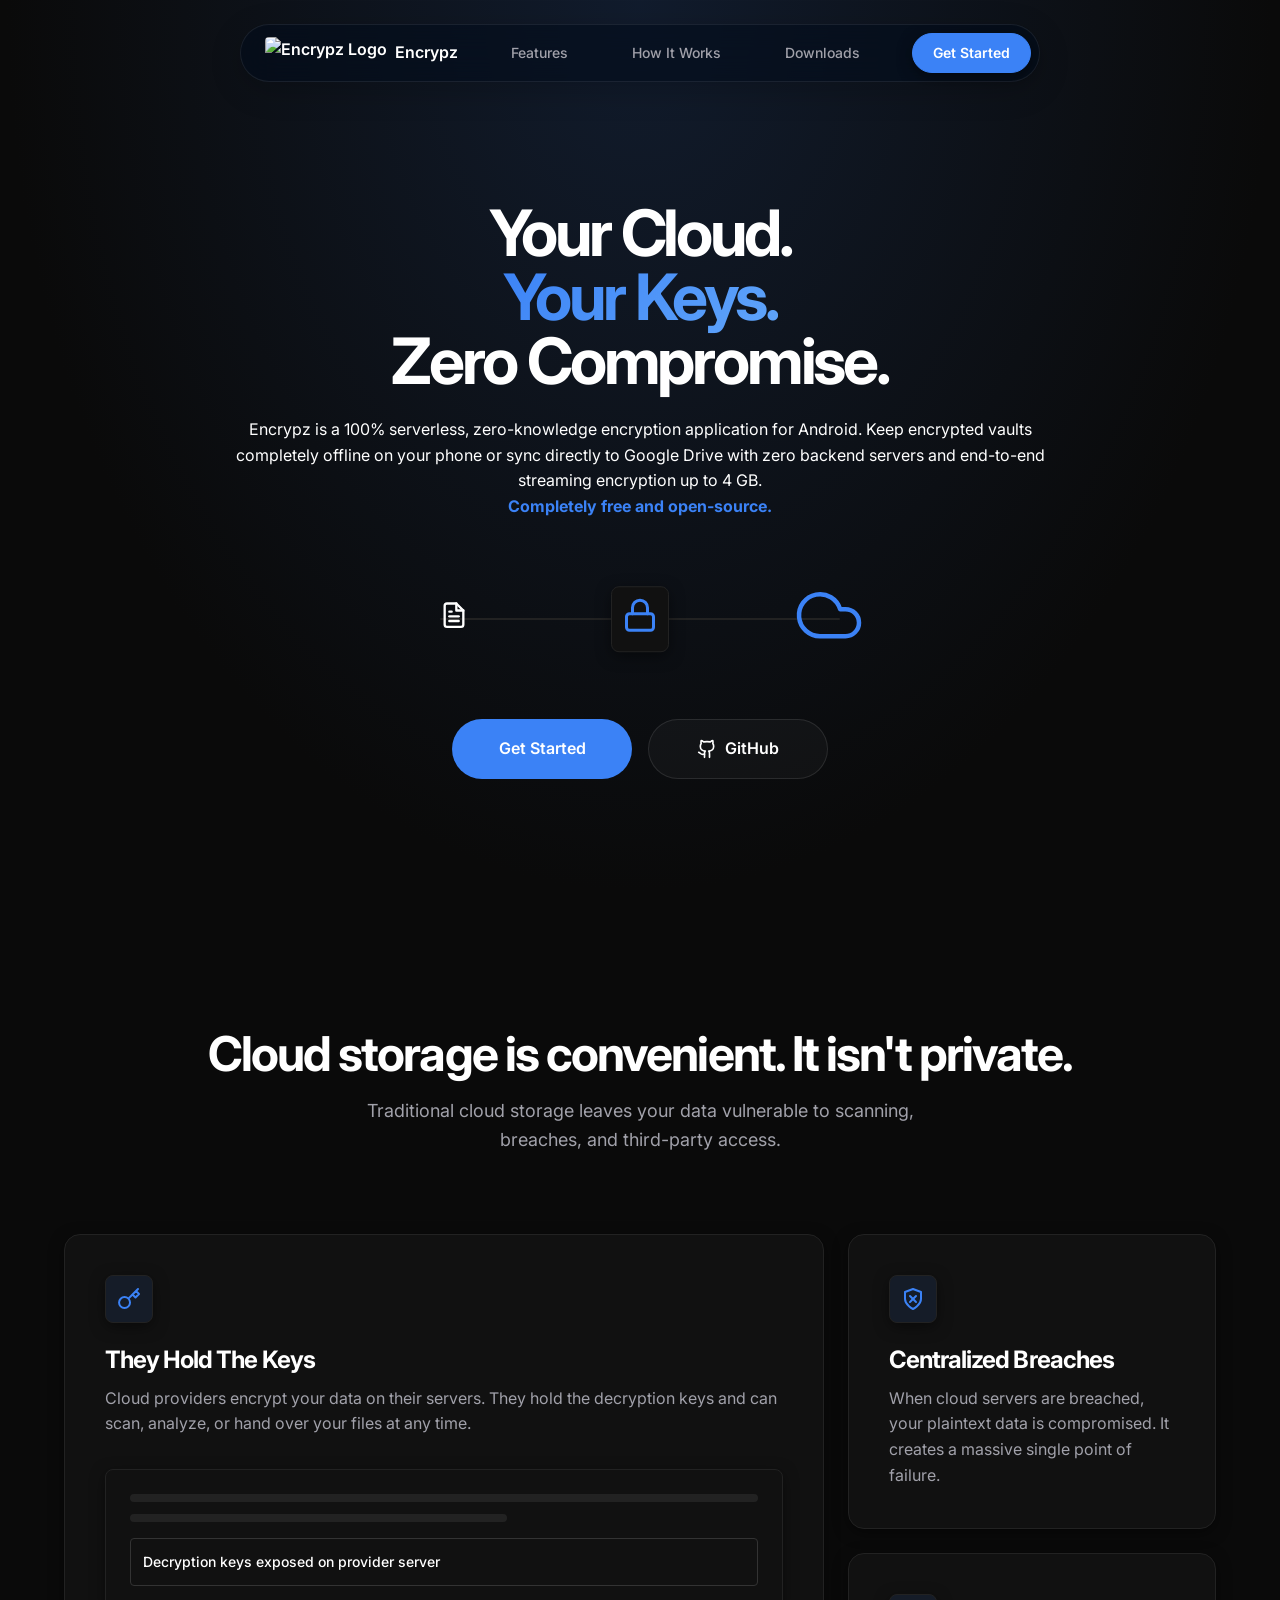
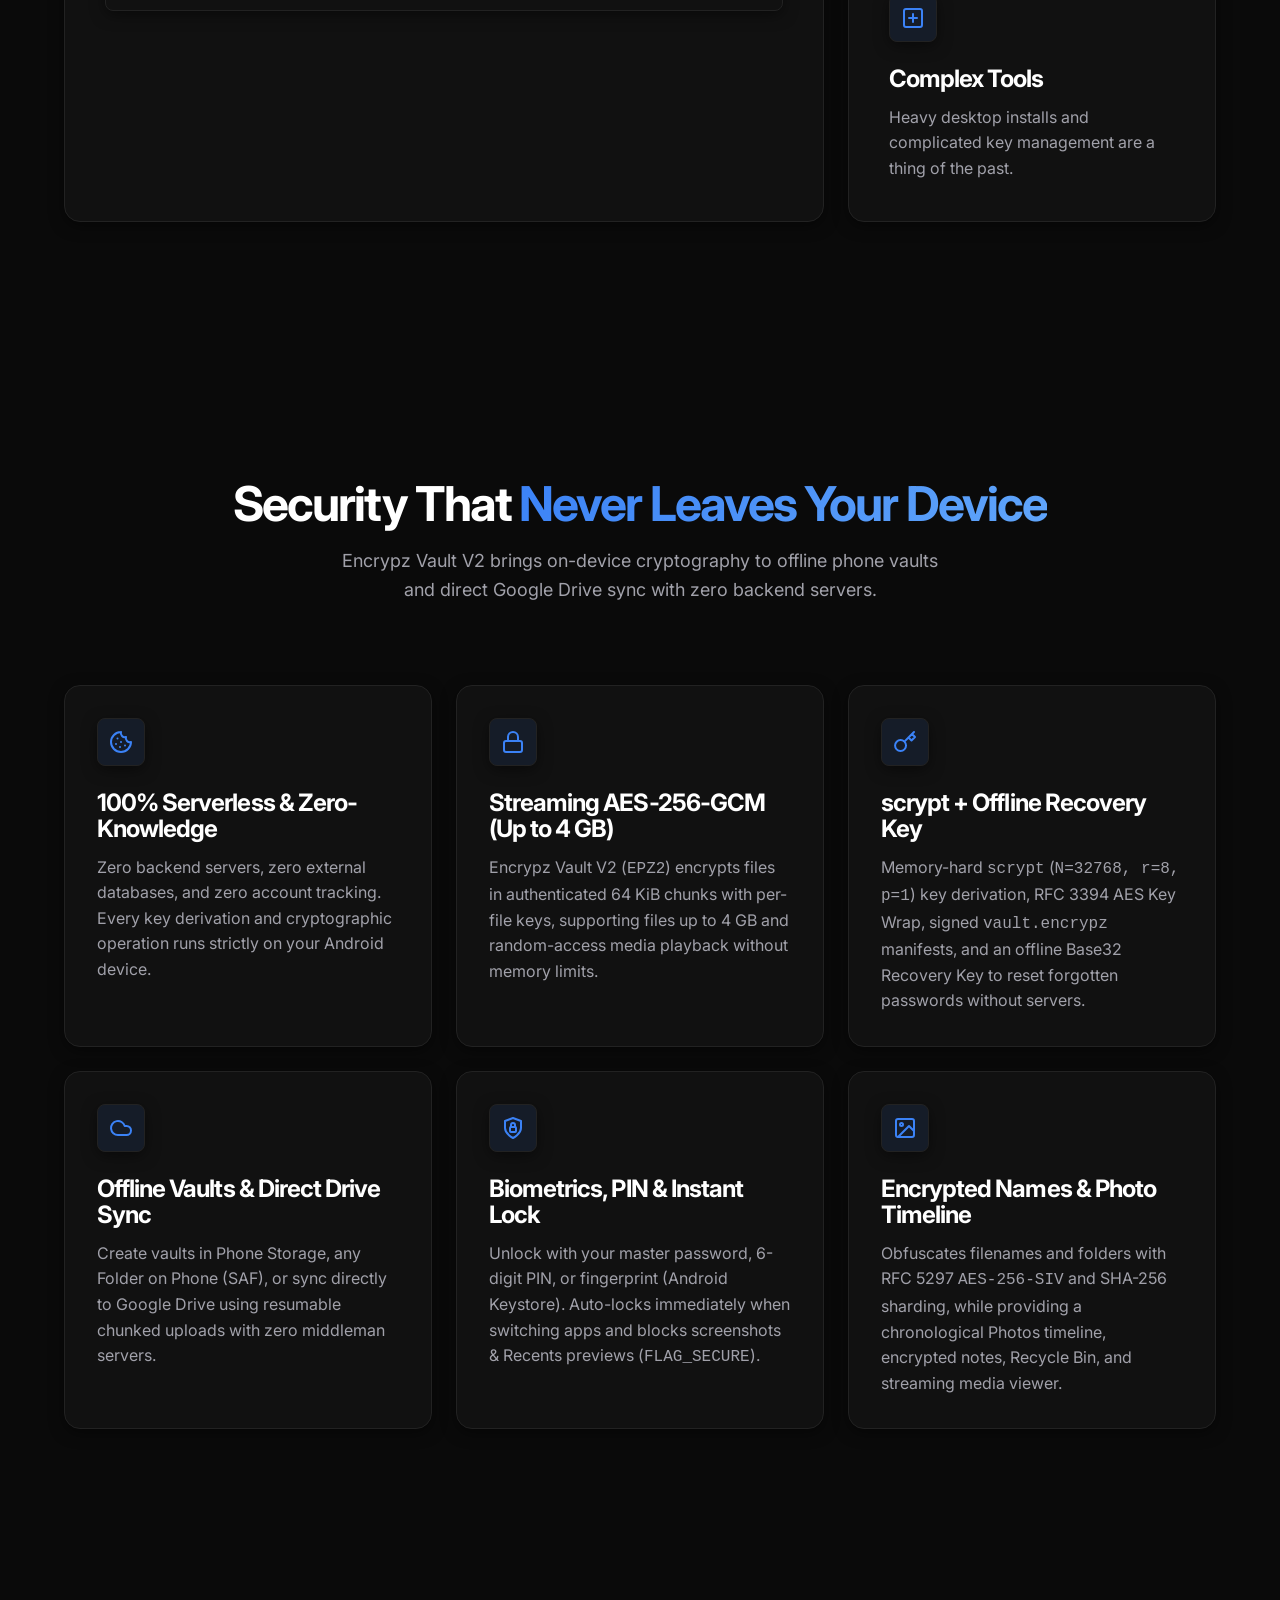
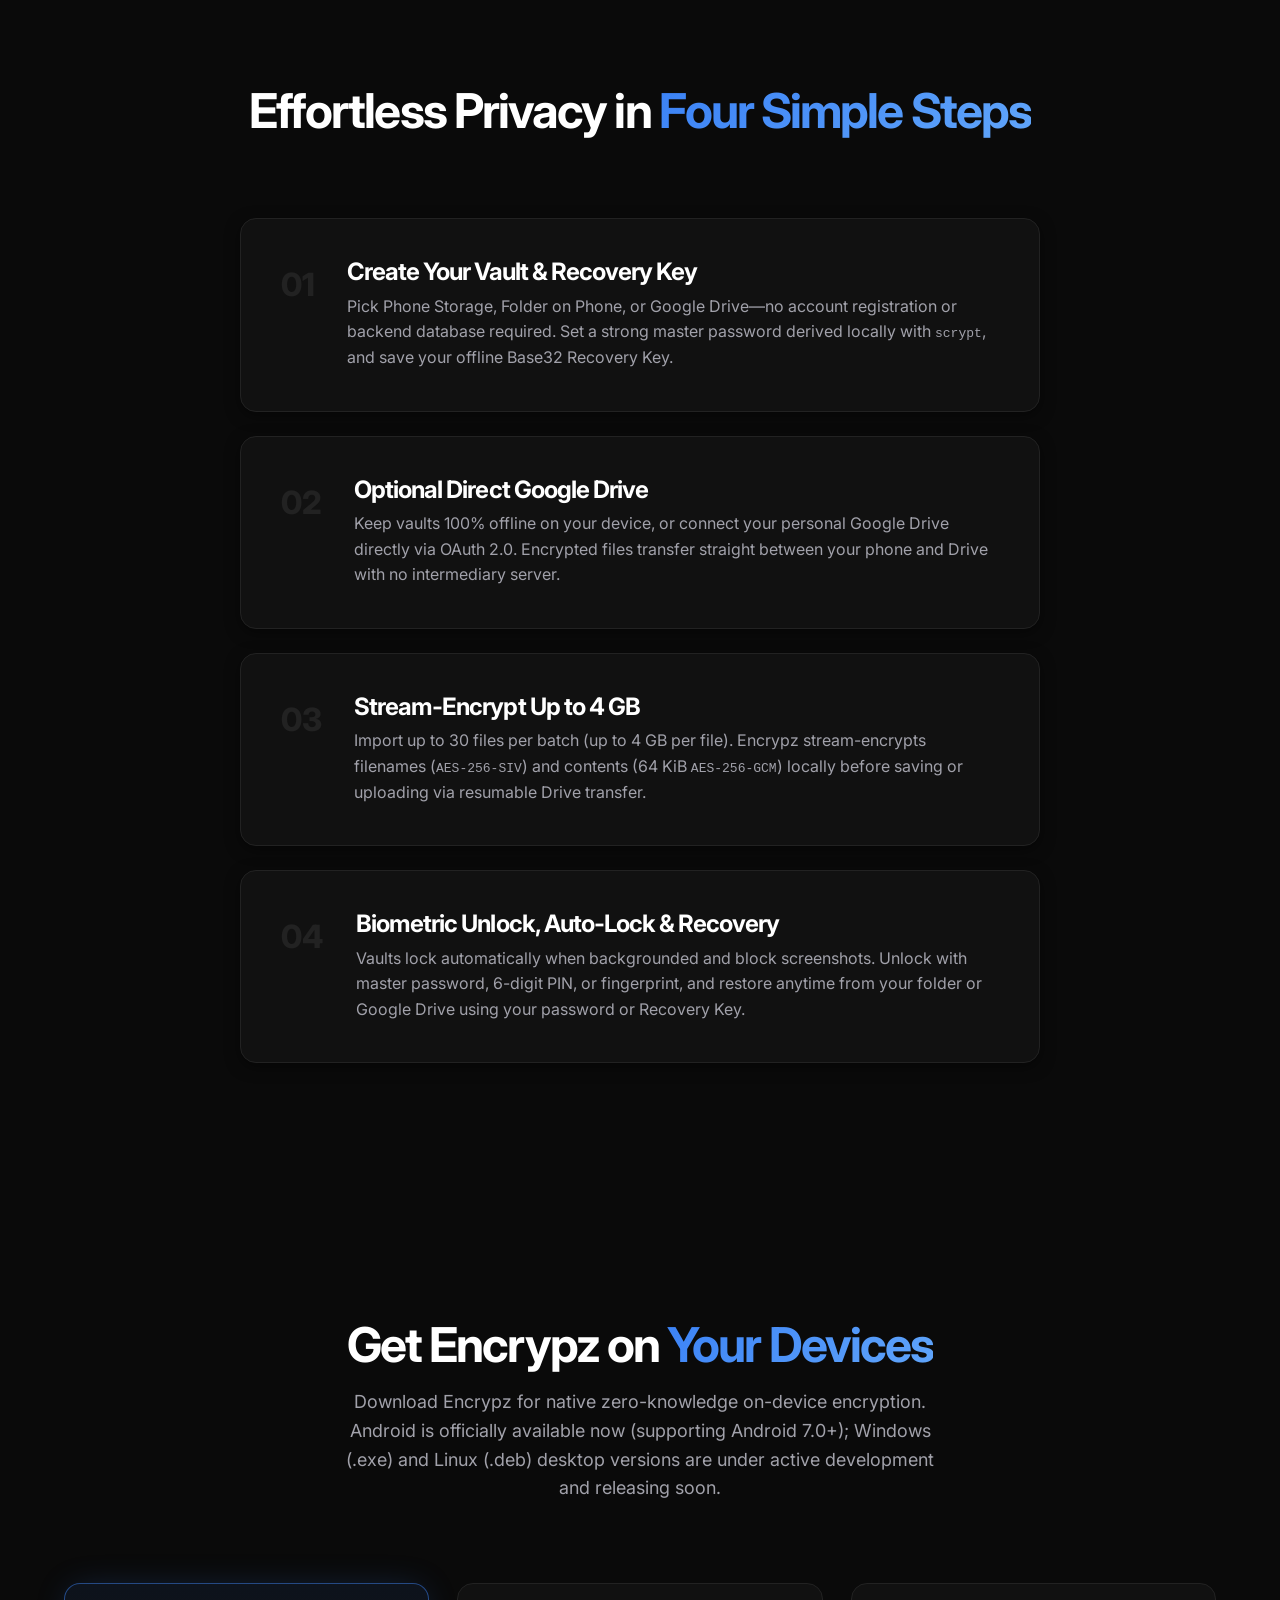
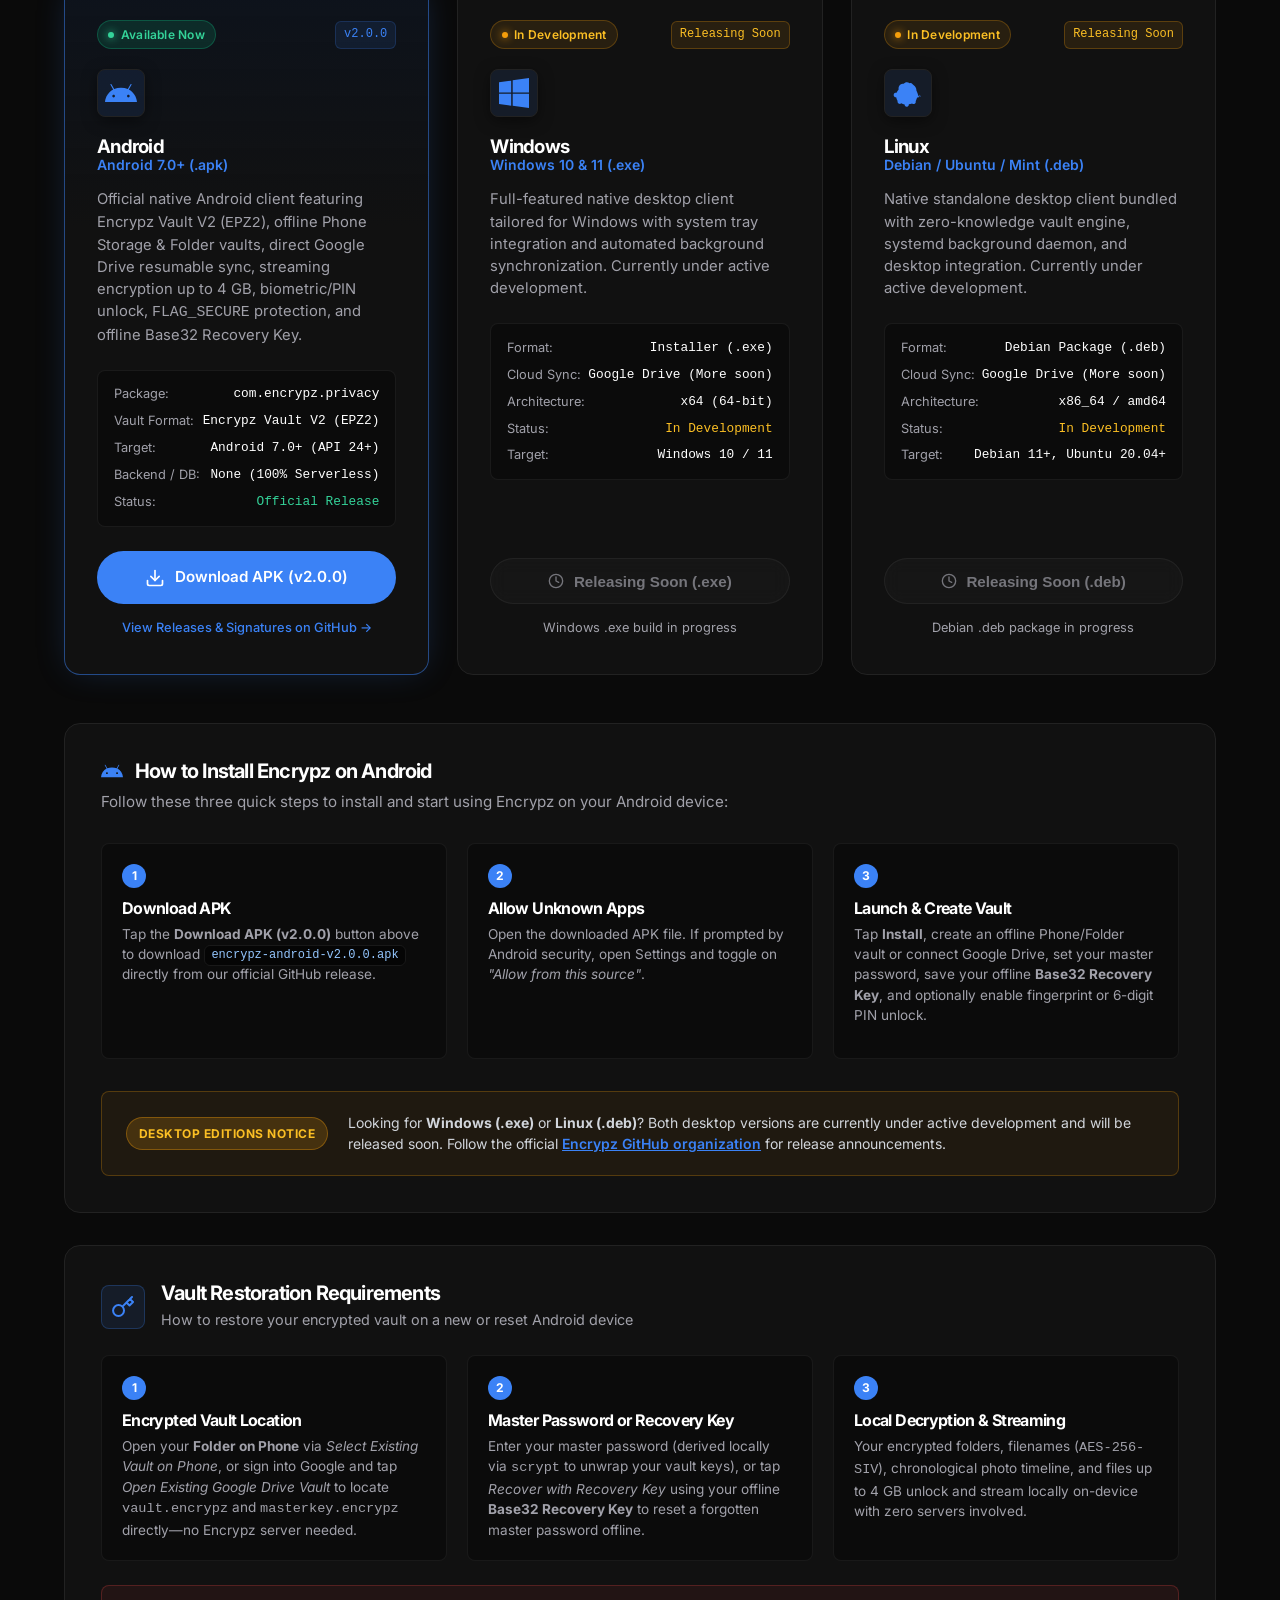
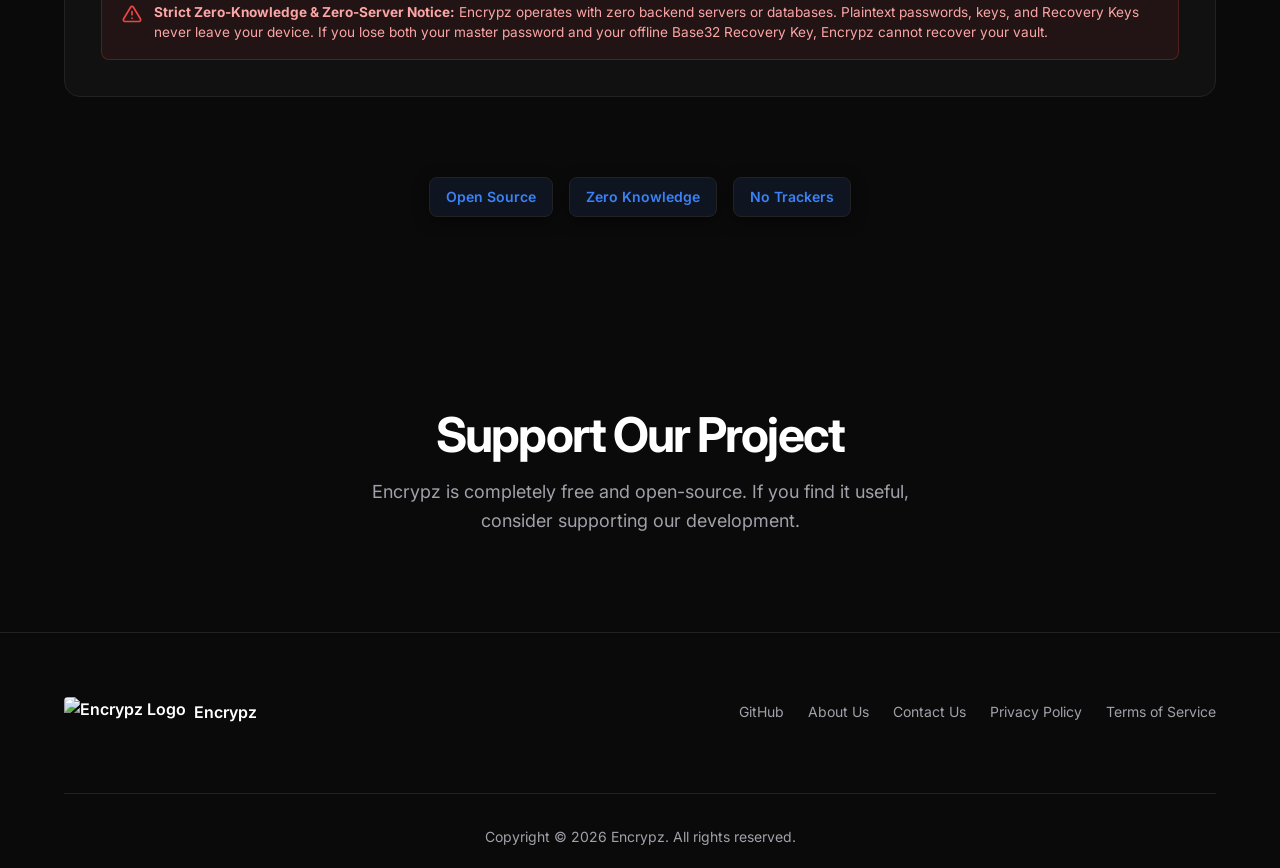
==== index.html @ 673f84f6 "Update content and SEO details across multiple pages, enhance privacy policy, and improve styling fo" ====
<!DOCTYPE html>
<html lang="en">

<head>
  <meta charset="UTF-8" />
  <meta name="viewport" content="width=device-width, initial-scale=1.0" />
  <!-- SEO Meta Tags -->
  <meta name="description"
    content="Encrypz is a serverless zero-knowledge encryption application for Android. Secure files up to 4 GB locally in offline phone vaults or sync directly to Google Drive with zero backend servers.">
  <meta name="keywords" content="encryption, zero knowledge, client-side encryption, offline vault, android encryption, google drive encryption, scrypt, privacy">
  <meta name="author" content="Encrypz">

  <!-- Open Graph / Social Media Meta Tags -->
  <meta property="og:title" content="Encrypz - Zero Compromise Encryption">
  <meta property="og:description" content="Serverless zero-knowledge encryption for Android. Keep encrypted vaults offline on your phone or sync directly to Google Drive.">
  <meta property="og:type" content="website">

  <!-- Mobile Theme Color -->
  <meta name="theme-color" content="#020d1c">

  <link rel="icon" type="image/png" href="/icon.png" />
  <title>Encrypz - Zero Compromise Encryption</title>
  <link rel="preconnect" href="https://fonts.googleapis.com">
  <link rel="preconnect" href="https://fonts.gstatic.com" crossorigin>
  <link href="https://fonts.googleapis.com/css2?family=Inter:wght@400;500;600;700;800&display=swap" rel="stylesheet">

  <!-- Preload Critical CSS -->
  <link rel="preload" href="./src/style.css" as="style">
  <link rel="stylesheet" href="./src/style.css" />
</head>

<body>

  <!-- Floating Nav -->
  <nav class="navbar" id="navbar">
    <div class="nav-content">
      <a href="#" class="logo" aria-label="Encrypz Home">
        <img src="/logo.png" alt="Encrypz Logo" class="logo-icon"
          style="height: 32px; width: auto; border-radius: 4px;" />
        <span class="logo-text">Encrypz</span>
      </a>
      <div class="nav-links">
        <a href="#features">Features</a>
        <a href="#how-it-works">How It Works</a>
        <a href="#downloads">Downloads</a>
      </div>
      <div class="nav-actions">
        <a href="#downloads" class="btn-glow">Get Started</a>
      </div>
    </div>
  </nav>

  <!-- Massive Hero -->
  <header class="hero">
    <div class="ambient-glow glow-1"></div>
    <div class="ambient-glow glow-2"></div>
    <div class="hero-container">

      <h1 class="hero-headline fade-in-up">
        Your Cloud.<br />
        <span class="text-gradient">Your Keys.</span><br />
        Zero Compromise.
      </h1>
      <p class="hero-subheadline fade-in-up" style="animation-delay: 0.1s;">
        Encrypz is a 100% serverless, zero-knowledge encryption application for Android. Keep encrypted vaults
        completely offline on your phone or sync directly to Google Drive with zero backend servers and
        end-to-end streaming encryption up to 4 GB.<br /><strong style="color: var(--primary);">Completely
          free and open-source.</strong>
      </p>
      <div class="hero-visual fade-in-up" style="animation-delay: 0.2s;">
        <div class="encryption-anim-wrapper">
          <div class="anim-scene">
            <div class="anim-path"></div>

            <div class="anim-cloud">
              <svg xmlns="http://www.w3.org/2000/svg" width="72" height="72" viewBox="0 0 24 24" fill="none"
                stroke="currentColor" stroke-width="1.5" stroke-linecap="round" stroke-linejoin="round">
                <path d="M17.5 19H9a7 7 0 1 1 6.71-9h1.79a4.5 4.5 0 1 1 0 9Z"></path>
              </svg>
            </div>

            <div class="anim-lock">
              <svg xmlns="http://www.w3.org/2000/svg" width="36" height="36" viewBox="0 0 24 24" fill="none"
                stroke="currentColor" stroke-width="2" stroke-linecap="round" stroke-linejoin="round">
                <rect x="3" y="11" width="18" height="11" rx="2" ry="2"></rect>
                <path d="M7 11V7a5 5 0 0 1 10 0v4"></path>
              </svg>
            </div>

            <div class="anim-file">
              <svg xmlns="http://www.w3.org/2000/svg" width="28" height="28" viewBox="0 0 24 24" fill="none"
                stroke="currentColor" stroke-width="2" stroke-linecap="round" stroke-linejoin="round">
                <path d="M14 2H6a2 2 0 0 0-2 2v16a2 2 0 0 0 2 2h12a2 2 0 0 0 2-2V8z"></path>
                <polyline points="14 2 14 8 20 8"></polyline>
                <line x1="16" y1="13" x2="8" y2="13"></line>
                <line x1="16" y1="17" x2="8" y2="17"></line>
                <polyline points="10 9 9 9 8 9"></polyline>
              </svg>
            </div>

            <div class="anim-cipher">
              <svg xmlns="http://www.w3.org/2000/svg" width="28" height="28" viewBox="0 0 24 24" fill="none"
                stroke="currentColor" stroke-width="2" stroke-linecap="round" stroke-linejoin="round">
                <rect x="4" y="4" width="16" height="16" rx="2" ry="2"></rect>
                <rect x="9" y="9" width="6" height="6"></rect>
                <line x1="9" y1="1" x2="9" y2="4"></line>
                <line x1="15" y1="1" x2="15" y2="4"></line>
                <line x1="9" y1="20" x2="9" y2="23"></line>
                <line x1="15" y1="20" x2="15" y2="23"></line>
                <line x1="20" y1="9" x2="23" y2="9"></line>
                <line x1="20" y1="14" x2="23" y2="14"></line>
                <line x1="1" y1="9" x2="4" y2="9"></line>
                <line x1="1" y1="14" x2="4" y2="14"></line>
              </svg>
            </div>
          </div>
        </div>
      </div>

      <div class="hero-cta-group fade-in-up" style="animation-delay: 0.2s;">
        <a href="#downloads" class="btn-primary">Get Started</a>
        <a href="https://github.com/Encrypz" target="_blank" class="btn-secondary" style="gap: 0.5rem;">
          <svg xmlns="http://www.w3.org/2000/svg" width="20" height="20" viewBox="0 0 24 24" fill="none"
            stroke="currentColor" stroke-width="2" stroke-linecap="round" stroke-linejoin="round">
            <path
              d="M15 22v-4a4.8 4.8 0 0 0-1-3.5c3 0 6-2 6-5.5.08-1.25-.27-2.48-1-3.5.28-1.15.28-2.35 0-3.5 0 0-1 0-3 1.5-2.64-.5-5.36-.5-8 0C6 2 5 2 5 2c-.3 1.15-.3 2.35 0 3.5A5.403 5.403 0 0 0 4 9c0 3.5 3 5.5 6 5.5-.39.49-.68 1.05-.85 1.65-.17.6-.22 1.23-.15 1.85v4" />
            <path d="M9 18c-4.51 2-5-2-7-2" />
          </svg>
          GitHub
        </a>
      </div>


    </div>
  </header>

  <!-- Problem / Value (Asymmetrical Bento) -->
  <section class="section" id="problem">
    <div class="container">
      <div class="section-heading">
        <h2 class="section-title">Cloud storage is convenient. <span class="text-muted">It isn't private.</span></h2>
        <p class="section-desc">Traditional cloud storage leaves your data vulnerable to scanning, breaches, and
          third-party access.</p>
      </div>

      <div class="bento-grid">
        <!-- Big Card -->
        <div class="bento-card col-span-2 row-span-2 card-glow">
          <div class="card-icon warning">
            <svg xmlns="http://www.w3.org/2000/svg" width="24" height="24" viewBox="0 0 24 24" fill="none"
              stroke="currentColor" stroke-width="2" stroke-linecap="round" stroke-linejoin="round">
              <path
                d="M21 2l-2 2m-7.61 7.61a5.5 5.5 0 1 1-7.778 7.778 5.5 5.5 0 0 1 7.777-7.777zm0 0L15.5 7.5m0 0l3 3L22 7l-3-3m-3.5 3.5L19 4">
              </path>
            </svg>
          </div>
          <h3>They Hold The Keys</h3>
          <p>Cloud providers encrypt your data on their servers. They hold the decryption keys and can scan, analyze, or
            hand over your files at any time.</p>
          <div class="card-visual">
            <div class="mock-ui">
              <div class="mock-line"></div>
              <div class="mock-line short"></div>
              <div class="mock-alert">Decryption keys exposed on provider server</div>
            </div>
          </div>
        </div>

        <!-- Small Card 1 -->
        <div class="bento-card card-glow">
          <div class="card-icon warning">
            <svg xmlns="http://www.w3.org/2000/svg" width="24" height="24" viewBox="0 0 24 24" fill="none"
              stroke="currentColor" stroke-width="2" stroke-linecap="round" stroke-linejoin="round">
              <path d="M12 22s8-4 8-10V5l-8-3-8 3v7c0 6 8 10 8 10z"></path>
              <path d="m15 9-6 6"></path>
              <path d="m9 9 6 6"></path>
            </svg>
          </div>
          <h3>Centralized Breaches</h3>
          <p>When cloud servers are breached, your plaintext data is compromised. It creates a massive single point of
            failure.</p>
        </div>

        <!-- Small Card 2 -->
        <div class="bento-card card-glow">
          <div class="card-icon warning">
            <svg xmlns="http://www.w3.org/2000/svg" width="24" height="24" viewBox="0 0 24 24" fill="none"
              stroke="currentColor" stroke-width="2" stroke-linecap="round" stroke-linejoin="round">
              <rect width="18" height="18" x="3" y="3" rx="2" ry="2"></rect>
              <path d="M8 12h8"></path>
              <path d="M12 8v8"></path>
            </svg>
          </div>
          <h3>Complex Tools</h3>
          <p>Heavy desktop installs and complicated key management are a thing of the past.</p>
        </div>
      </div>
    </div>
  </section>



  <!-- Core Features -->
  <section class="section" id="features">
    <div class="container">
      <div class="section-heading">
        <h2 class="section-title">Security That <span class="text-gradient">Never Leaves Your Device</span></h2>
        <p class="section-desc">Encrypz Vault V2 brings on-device cryptography to offline phone vaults and direct
          Google Drive sync with zero backend servers.</p>
      </div>

      <div class="bento-grid features-grid">
        <!-- Feature 1 -->
        <div class="bento-card feature">
          <div class="card-icon success">
            <svg xmlns="http://www.w3.org/2000/svg" width="24" height="24" viewBox="0 0 24 24" fill="none"
              stroke="currentColor" stroke-width="2" stroke-linecap="round" stroke-linejoin="round">
              <path d="M12 2a10 10 0 1 0 10 10 4 4 0 0 1-5-5 4 4 0 0 1-5-5"></path>
              <path d="M8.5 8.5v.01"></path>
              <path d="M16 15.5v.01"></path>
              <path d="M12 12v.01"></path>
              <path d="M11 17v.01"></path>
              <path d="M7 14v.01"></path>
            </svg>
          </div>
          <h3>100% Serverless &amp; Zero-Knowledge</h3>
          <p>Zero backend servers, zero external databases, and zero account tracking. Every key derivation and
            cryptographic operation runs strictly on your Android device.</p>
        </div>

        <!-- Feature 2 -->
        <div class="bento-card feature">
          <div class="card-icon success">
            <svg xmlns="http://www.w3.org/2000/svg" width="24" height="24" viewBox="0 0 24 24" fill="none"
              stroke="currentColor" stroke-width="2" stroke-linecap="round" stroke-linejoin="round">
              <rect width="18" height="11" x="3" y="11" rx="2" ry="2"></rect>
              <path d="M7 11V7a5 5 0 0 1 10 0v4"></path>
            </svg>
          </div>
          <h3>Streaming AES-256-GCM (Up to 4 GB)</h3>
          <p>Encrypz Vault V2 (<code>EPZ2</code>) encrypts files in authenticated 64 KiB chunks with per-file keys,
            supporting files up to 4 GB and random-access media playback without memory limits.</p>
        </div>

        <!-- Feature 3 -->
        <div class="bento-card feature">
          <div class="card-icon success">
            <svg xmlns="http://www.w3.org/2000/svg" width="24" height="24" viewBox="0 0 24 24" fill="none"
              stroke="currentColor" stroke-width="2" stroke-linecap="round" stroke-linejoin="round">
              <path
                d="M21 2l-2 2m-7.61 7.61a5.5 5.5 0 1 1-7.778 7.778 5.5 5.5 0 0 1 7.777-7.777zm0 0L15.5 7.5m0 0l3 3L22 7l-3-3m-3.5 3.5L19 4">
              </path>
            </svg>
          </div>
          <h3>scrypt + Offline Recovery Key</h3>
          <p>Memory-hard <code>scrypt</code> (<code>N=32768, r=8, p=1</code>) key derivation, RFC 3394 AES Key Wrap,
            signed <code>vault.encrypz</code> manifests, and an offline Base32 Recovery Key to reset forgotten passwords
            without servers.</p>
        </div>

        <!-- Feature 4 -->
        <div class="bento-card feature">
          <div class="card-icon success">
            <svg xmlns="http://www.w3.org/2000/svg" width="24" height="24" viewBox="0 0 24 24" fill="none"
              stroke="currentColor" stroke-width="2" stroke-linecap="round" stroke-linejoin="round">
              <path d="M17.5 19H9a7 7 0 1 1 6.71-9h1.79a4.5 4.5 0 1 1 0 9Z"></path>
            </svg>
          </div>
          <h3>Offline Vaults &amp; Direct Drive Sync</h3>
          <p>Create vaults in Phone Storage, any Folder on Phone (SAF), or sync directly to Google Drive using
            resumable chunked uploads with zero middleman servers.</p>
        </div>

        <!-- Feature 5 -->
        <div class="bento-card feature">
          <div class="card-icon success">
            <svg xmlns="http://www.w3.org/2000/svg" width="24" height="24" viewBox="0 0 24 24" fill="none"
              stroke="currentColor" stroke-width="2" stroke-linecap="round" stroke-linejoin="round">
              <path d="M12 22s8-4 8-10V5l-8-3-8 3v7c0 6 8 10 8 10z"></path>
              <rect x="9" y="11" width="6" height="5" rx="1"></rect>
              <path d="M10 11V9a2 2 0 1 1 4 0v2"></path>
            </svg>
          </div>
          <h3>Biometrics, PIN &amp; Instant Lock</h3>
          <p>Unlock with your master password, 6-digit PIN, or fingerprint (Android Keystore). Auto-locks immediately
            when switching apps and blocks screenshots &amp; Recents previews (<code>FLAG_SECURE</code>).</p>
        </div>

        <!-- Feature 6 -->
        <div class="bento-card feature">
          <div class="card-icon success">
            <svg xmlns="http://www.w3.org/2000/svg" width="24" height="24" viewBox="0 0 24 24" fill="none"
              stroke="currentColor" stroke-width="2" stroke-linecap="round" stroke-linejoin="round">
              <rect x="3" y="3" width="18" height="18" rx="2" ry="2"></rect>
              <circle cx="8.5" cy="8.5" r="1.5"></circle>
              <polyline points="21 15 16 10 5 21"></polyline>
            </svg>
          </div>
          <h3>Encrypted Names &amp; Photo Timeline</h3>
          <p>Obfuscates filenames and folders with RFC 5297 <code>AES-256-SIV</code> and SHA-256 sharding, while
            providing a chronological Photos timeline, encrypted notes, Recycle Bin, and streaming media viewer.</p>
        </div>
      </div>
    </div>
  </section>

  <!-- How It Works (Stacked Vertical) -->
  <section class="section" id="how-it-works">
    <div class="container">
      <div class="section-heading">
        <h2 class="section-title">Effortless Privacy in <span class="text-gradient">Four Simple Steps</span></h2>
      </div>

      <div class="stacked-steps">
        <div class="step-card">
          <div class="step-num">01</div>
          <div class="step-content">
            <h3>Create Your Vault &amp; Recovery Key</h3>
            <p>Pick Phone Storage, Folder on Phone, or Google Drive&mdash;no account registration or backend database
              required. Set a strong master password derived locally with <code>scrypt</code>, and save your offline
              Base32 Recovery Key.</p>
          </div>
        </div>
        <div class="step-card">
          <div class="step-num">02</div>
          <div class="step-content">
            <h3>Optional Direct Google Drive</h3>
            <p>Keep vaults 100% offline on your device, or connect your personal Google Drive directly via OAuth 2.0.
              Encrypted files transfer straight between your phone and Drive with no intermediary server.</p>
          </div>
        </div>
        <div class="step-card">
          <div class="step-num">03</div>
          <div class="step-content">
            <h3>Stream-Encrypt Up to 4 GB</h3>
            <p>Import up to 30 files per batch (up to 4 GB per file). Encrypz stream-encrypts filenames
              (<code>AES-256-SIV</code>) and contents (64 KiB <code>AES-256-GCM</code>) locally before saving or
              uploading via resumable Drive transfer.</p>
          </div>
        </div>
        <div class="step-card">
          <div class="step-num">04</div>
          <div class="step-content">
            <h3>Biometric Unlock, Auto-Lock &amp; Recovery</h3>
            <p>Vaults lock automatically when backgrounded and block screenshots. Unlock with master password, 6-digit
              PIN, or fingerprint, and restore anytime from your folder or Google Drive using your password or Recovery
              Key.</p>
          </div>
        </div>
      </div>
    </div>
  </section>


  <!-- Downloads Section -->
  <section class="section" id="downloads">
    <div class="container">
      <div class="section-heading">
        <h2 class="section-title">Get Encrypz on <span class="text-gradient">Your Devices</span></h2>
        <p class="section-desc">Download Encrypz for native zero-knowledge on-device encryption. Android is
          officially available now (supporting Android 7.0+); Windows (.exe) and Linux (.deb) desktop versions are under
          active development and
          releasing soon.</p>
      </div>

      <div class="downloads-grid">
        <!-- Android Download Card - Featured & Available -->
        <div class="download-card card-glow card-featured">
          <div>
            <div class="card-badge-top">
              <span class="badge-status badge-active"><span class="status-dot"></span> Available Now</span>
              <span class="badge-version">v2.0.0</span>
            </div>
            <div class="card-icon" style="margin-bottom: 1.25rem;">
              <!-- Android SVG -->
              <svg xmlns="http://www.w3.org/2000/svg" width="32" height="32" viewBox="0 0 24 24" fill="currentColor">
                <path
                  d="M17.523 15.3414c-.5511 0-.9993-.4486-.9993-1.0003 0-.5516.4482-1.0002.9993-1.0002.5517 0 .9998.4486.9998 1.0002 0 .5517-.4481 1.0003-.9998 1.0003m-11.046 0c-.5511 0-.9993-.4486-.9993-1.0003 0-.5516.4482-1.0002.9993-1.0002.5516 0 .9997.4486.9997 1.0002 0 .5517-.4481 1.0003-.9997 1.0003m11.4045-6.02l1.9973-3.4592a.416.416 0 00-.1521-.5676.416.416 0 00-.5676.1521l-2.0223 3.503C15.5902 8.4116 13.8533 8.0818 12 8.0818c-1.8535 0-3.5905.3298-5.1371.868L4.8407 5.4468a.4158.4158 0 00-.5676-.1521.4157.4157 0 00-.1521.5676l1.9973 3.4592C2.6889 11.1867.3432 14.6589 0 18.761h24c-.3432-4.1021-2.6889-7.5743-6.1185-9.4396" />
              </svg>
            </div>
            <h3>Android</h3>
            <p class="download-sub">Android 7.0+ (.apk)</p>
            <p class="download-desc">Official native Android client featuring Encrypz Vault V2 (<code>EPZ2</code>),
              offline Phone Storage &amp; Folder vaults, direct Google Drive resumable sync, streaming encryption up to
              4 GB, biometric/PIN unlock, <code>FLAG_SECURE</code> protection, and offline Base32 Recovery Key.</p>

            <div class="download-specs">
              <div class="spec-item"><span class="spec-label">Package:</span> <span
                  class="spec-value">com.encrypz.privacy</span></div>
              <div class="spec-item"><span class="spec-label">Vault Format:</span> <span class="spec-value">Encrypz
                  Vault V2 (EPZ2)</span></div>
              <div class="spec-item"><span class="spec-label">Target:</span> <span class="spec-value">Android 7.0+ (API
                  24+)</span></div>
              <div class="spec-item"><span class="spec-label">Backend / DB:</span> <span class="spec-value">None (100%
                  Serverless)</span></div>
              <div class="spec-item"><span class="spec-label">Status:</span> <span
                  class="spec-value spec-active">Official Release</span></div>
            </div>
          </div>

          <div>
            <a href="https://github.com/Encrypz/EncrypzAndroid/releases/download/v2.0.0/encrypz-android-v2.0.0.apk"
              download="encrypz-android-v2.0.0.apk" class="btn-primary download-action-btn" id="btn-download-android"
              target="_blank" rel="noopener noreferrer">
              <svg xmlns="http://www.w3.org/2000/svg" width="20" height="20" viewBox="0 0 24 24" fill="none"
                stroke="currentColor" stroke-width="2" stroke-linecap="round" stroke-linejoin="round">
                <path d="M21 15v4a2 2 0 0 1-2 2H5a2 2 0 0 1-2-2v-4"></path>
                <polyline points="7 10 12 15 17 10"></polyline>
                <line x1="12" y1="15" x2="12" y2="3"></line>
              </svg>
              <span>Download APK (v2.0.0)</span>
            </a>
            <div class="card-footer-note">
              <a href="https://github.com/Encrypz/EncrypzAndroid/releases" target="_blank" rel="noopener noreferrer">
                View Releases & Signatures on GitHub &rarr;
              </a>
            </div>
          </div>
        </div>

        <!-- Windows (.exe) Download Card -->
        <div class="download-card card-glow">
          <div>
            <div class="card-badge-top">
              <span class="badge-status badge-upcoming"><span class="dev-dot"></span> In Development</span>
              <span class="badge-version badge-dev">Releasing Soon</span>
            </div>
            <div class="card-icon" style="margin-bottom: 1.25rem;">
              <!-- Windows SVG -->
              <svg xmlns="http://www.w3.org/2000/svg" width="30" height="30" viewBox="0 0 24 24" fill="currentColor">
                <path
                  d="M0 3.449L9.75 2.1v9.451H0V3.449zm10.949-1.564L24 0v11.551h-13.051V1.885zM0 12.652h9.75v9.451L0 20.751v-8.099zm10.949 0H24V24l-13.051-1.885V12.652z" />
              </svg>
            </div>
            <h3>Windows</h3>
            <p class="download-sub">Windows 10 & 11 (.exe)</p>
            <p class="download-desc">Full-featured native desktop client tailored for Windows with system tray
              integration and automated background synchronization. Currently under active development.</p>

            <div class="download-specs">
              <div class="spec-item"><span class="spec-label">Format:</span> <span class="spec-value">Installer
                  (.exe)</span></div>
              <div class="spec-item"><span class="spec-label">Cloud Sync:</span> <span class="spec-value">Google Drive
                  (More soon)</span></div>
              <div class="spec-item"><span class="spec-label">Architecture:</span> <span class="spec-value">x64
                  (64-bit)</span></div>
              <div class="spec-item"><span class="spec-label">Status:</span> <span class="spec-value text-amber">In
                  Development</span></div>
              <div class="spec-item"><span class="spec-label">Target:</span> <span class="spec-value">Windows 10 /
                  11</span></div>
            </div>
          </div>

          <div>
            <button class="btn-secondary download-action-btn download-btn-disabled" disabled>
              <svg xmlns="http://www.w3.org/2000/svg" width="16" height="16" viewBox="0 0 24 24" fill="none"
                stroke="currentColor" stroke-width="2" stroke-linecap="round" stroke-linejoin="round">
                <circle cx="12" cy="12" r="10"></circle>
                <polyline points="12 6 12 12 16 14"></polyline>
              </svg>
              <span>Releasing Soon (.exe)</span>
            </button>
            <div class="card-footer-note">
              <span>Windows .exe build in progress</span>
            </div>
          </div>
        </div>

        <!-- Linux (.deb) Download Card -->
        <div class="download-card card-glow">
          <div>
            <div class="card-badge-top">
              <span class="badge-status badge-upcoming"><span class="dev-dot"></span> In Development</span>
              <span class="badge-version badge-dev">Releasing Soon</span>
            </div>
            <div class="card-icon" style="margin-bottom: 1.25rem;">
              <!-- Official Linux Tux SVG -->
              <svg xmlns="http://www.w3.org/2000/svg" width="32" height="32" viewBox="0 0 24 24" fill="currentColor">
                <path
                  d="M21.999 15.632c-.112-.416-.388-.77-.775-.989-.413-.23-.9-.286-1.353-.153-.418-1.53-.943-3.003-1.57-4.385.006-.035.01-.07.01-.106 0-1.523-.746-2.92-1.996-3.738C15.82 5.922 14.937 4.5 13.9 4.5c-.247 0-.494.07-.723.208-.57-.45-1.29-.708-2.046-.708-.946 0-1.815.427-2.392 1.156-.816-.174-1.666-.025-2.378.419C5.46 6.136 4.908 7.35 4.908 8.65c0 .248.026.495.076.737-.58.74-1.114 1.58-1.59 2.502-.455-.125-.94-.06-1.349.176-.38.22-.652.573-.761.986-.144.542-.016 1.118.347 1.547.37.438.92.68 1.487.653.25.96.61 1.884 1.077 2.748-.09.31-.088.643.007.954.17.558.598.988 1.15 1.157.545.167 1.134.024 1.549-.379.79.467 1.66.792 2.585.967-.02.268.046.54.195.776.3.473.81.75 1.358.75.25 0 .503-.058.736-.178.63-.326.98-1.002.83-1.696.86-.046 1.7-.22 2.49-.516.39.41.97.56 1.52.4.55-.16.98-.59 1.15-1.14.1-.31.1-.64.01-.95.46-.86.82-1.78 1.07-2.73.57.02 1.12-.22 1.49-.66.36-.43.49-1 .35-1.55z" />
              </svg>
            </div>
            <h3>Linux</h3>
            <p class="download-sub">Debian / Ubuntu / Mint (.deb)</p>
            <p class="download-desc">Native standalone desktop client bundled with zero-knowledge vault engine, systemd
              background daemon, and desktop integration. Currently under active development.</p>

            <div class="download-specs">
              <div class="spec-item"><span class="spec-label">Format:</span> <span class="spec-value">Debian Package
                  (.deb)</span></div>
              <div class="spec-item"><span class="spec-label">Cloud Sync:</span> <span class="spec-value">Google Drive
                  (More soon)</span></div>
              <div class="spec-item"><span class="spec-label">Architecture:</span> <span class="spec-value">x86_64 /
                  amd64</span></div>
              <div class="spec-item"><span class="spec-label">Status:</span> <span class="spec-value text-amber">In
                  Development</span></div>
              <div class="spec-item"><span class="spec-label">Target:</span> <span class="spec-value">Debian 11+, Ubuntu
                  20.04+</span></div>
            </div>
          </div>

          <div>
            <button class="btn-secondary download-action-btn download-btn-disabled" disabled>
              <svg xmlns="http://www.w3.org/2000/svg" width="16" height="16" viewBox="0 0 24 24" fill="none"
                stroke="currentColor" stroke-width="2" stroke-linecap="round" stroke-linejoin="round">
                <circle cx="12" cy="12" r="10"></circle>
                <polyline points="12 6 12 12 16 14"></polyline>
              </svg>
              <span>Releasing Soon (.deb)</span>
            </button>
            <div class="card-footer-note">
              <span>Debian .deb package in progress</span>
            </div>
          </div>
        </div>
      </div>

      <!-- Android Installation Guide Box -->
      <div class="install-guide-box">
        <div class="install-guide-header">
          <svg xmlns="http://www.w3.org/2000/svg" width="22" height="22" viewBox="0 0 24 24" fill="currentColor"
            style="color: var(--primary);">
            <path
              d="M17.523 15.3414c-.5511 0-.9993-.4486-.9993-1.0003 0-.5516.4482-1.0002.9993-1.0002.5517 0 .9998.4486.9998 1.0002 0 .5517-.4481 1.0003-.9998 1.0003m-11.046 0c-.5511 0-.9993-.4486-.9993-1.0003 0-.5516.4482-1.0002.9993-1.0002.5516 0 .9997.4486.9997 1.0002 0 .5517-.4481 1.0003-.9997 1.0003m11.4045-6.02l1.9973-3.4592a.416.416 0 00-.1521-.5676.416.416 0 00-.5676.1521l-2.0223 3.503C15.5902 8.4116 13.8533 8.0818 12 8.0818c-1.8535 0-3.5905.3298-5.1371.868L4.8407 5.4468a.4158.4158 0 00-.5676-.1521.4157.4157 0 00-.1521.5676l1.9973 3.4592C2.6889 11.1867.3432 14.6589 0 18.761h24c-.3432-4.1021-2.6889-7.5743-6.1185-9.4396" />
          </svg>
          <h4>How to Install Encrypz on Android</h4>
        </div>
        <p class="guide-intro">Follow these three quick steps to install and start using Encrypz on your Android device:
        </p>

        <div class="guide-steps-grid">
          <div class="guide-step">
            <span class="guide-step-num">1</span>
            <h5>Download APK</h5>
            <p>Tap the <strong>Download APK (v2.0.0)</strong> button above to download
              <code>encrypz-android-v2.0.0.apk</code> directly from our official GitHub release.
            </p>
          </div>

          <div class="guide-step">
            <span class="guide-step-num">2</span>
            <h5>Allow Unknown Apps</h5>
            <p>Open the downloaded APK file. If prompted by Android security, open Settings and toggle on <em>"Allow
                from this source"</em>.</p>
          </div>

          <div class="guide-step">
            <span class="guide-step-num">3</span>
            <h5>Launch &amp; Create Vault</h5>
            <p>Tap <strong>Install</strong>, create an offline Phone/Folder vault or connect Google Drive, set your
              master password, save your offline <strong>Base32 Recovery Key</strong>, and optionally enable fingerprint
              or 6-digit PIN unlock.</p>
          </div>
        </div>

        <!-- Desktop Releases Development Notice Banner -->
        <div class="desktop-releases-notice">
          <div class="notice-badge">Desktop Editions Notice</div>
          <p>
            Looking for <strong>Windows (.exe)</strong> or <strong>Linux (.deb)</strong>? Both desktop versions are
            currently under active development and will be released soon. Follow the official <a
              href="https://github.com/encrypz" target="_blank" rel="noopener noreferrer">Encrypz GitHub
              organization</a> for release announcements.
          </p>
        </div>
      </div>

      <!-- Vault Restoration Requirements Box -->
      <div class="restoration-box">
        <div class="restoration-header">
          <div class="restoration-icon">
            <svg xmlns="http://www.w3.org/2000/svg" width="24" height="24" viewBox="0 0 24 24" fill="none"
              stroke="currentColor" stroke-width="2" stroke-linecap="round" stroke-linejoin="round">
              <path
                d="M21 2l-2 2m-7.61 7.61a5.5 5.5 0 1 1-7.778 7.778 5.5 5.5 0 0 1 7.777-7.777zm0 0L15.5 7.5m0 0l3 3L22 7l-3-3m-3.5 3.5L19 4">
              </path>
            </svg>
          </div>
          <div>
            <h4>Vault Restoration Requirements</h4>
            <p class="restoration-subtitle">How to restore your encrypted vault on a new or reset Android device</p>
          </div>
        </div>

        <div class="restoration-grid">
          <div class="restoration-item">
            <span class="restoration-num">1</span>
            <h5>Encrypted Vault Location</h5>
            <p>Open your <strong>Folder on Phone</strong> via <em>Select Existing Vault on Phone</em>, or sign into
              Google and tap <em>Open Existing Google Drive Vault</em> to locate <code>vault.encrypz</code> and
              <code>masterkey.encrypz</code> directly&mdash;no Encrypz server needed.</p>
          </div>

          <div class="restoration-item">
            <span class="restoration-num">2</span>
            <h5>Master Password or Recovery Key</h5>
            <p>Enter your master password (derived locally via <code>scrypt</code> to unwrap your vault keys), or tap
              <em>Recover with Recovery Key</em> using your offline <strong>Base32 Recovery Key</strong> to reset a
              forgotten master password offline.</p>
          </div>

          <div class="restoration-item">
            <span class="restoration-num">3</span>
            <h5>Local Decryption &amp; Streaming</h5>
            <p>Your encrypted folders, filenames (<code>AES-256-SIV</code>), chronological photo timeline, and files up
              to 4 GB unlock and stream locally on-device with zero servers involved.</p>
          </div>
        </div>

        <div class="restoration-warning">
          <svg xmlns="http://www.w3.org/2000/svg" width="20" height="20" viewBox="0 0 24 24" fill="none"
            stroke="currentColor" stroke-width="2" stroke-linecap="round" stroke-linejoin="round">
            <path d="M10.29 3.86L1.82 18a2 2 0 0 0 1.71 3h16.94a2 2 0 0 0 1.71-3L13.71 3.86a2 2 0 0 0-3.42 0z"></path>
            <line x1="12" y1="9" x2="12" y2="13"></line>
            <line x1="12" y1="17" x2="12.01" y2="17"></line>
          </svg>
          <div>
            <strong>Strict Zero-Knowledge &amp; Zero-Server Notice:</strong> Encrypz operates with zero backend servers
            or databases. Plaintext passwords, keys, and Recovery Keys never leave your device. If you lose both your
            master password and your offline Base32 Recovery Key, Encrypz cannot recover your vault.
          </div>
        </div>
      </div>

      <div class="security-badges-container fade-in-up"
        style="animation-delay: 0.2s; margin-top: 5rem; text-align: center;">
        <span class="badge">Open Source</span>
        <span class="badge">Zero Knowledge</span>
        <span class="badge">No Trackers</span>
      </div>
    </div>
  </section>

  <!-- Support Section -->
  <section class="section" style="padding-top: 4rem; padding-bottom: 4rem; text-align: center;">
    <div class="container">
      <h2 class="section-title">Support Our Project</h2>
      <p class="section-desc mx-auto" style="max-width: 600px; margin-bottom: 2rem;">Encrypz is completely free and
        open-source. If you find it useful, consider supporting our development.</p>
      <script type="text/javascript" src="https://cdnjs.buymeacoffee.com/1.0.0/button.prod.min.js"
        data-name="bmc-button" data-slug="encrypz" data-color="#FFDD00" data-emoji="" data-font="Cookie"
        data-text="Buy me a coffee" data-outline-color="#000000" data-font-color="#000000"
        data-coffee-color="#ffffff"></script>
    </div>
  </section>

  <!-- Footer -->
  <footer class="footer">
    <div class="container">
      <div class="footer-grid">
        <div class="footer-brand">
          <img src="/logo.png" alt="Encrypz Logo" class="logo-icon"
            style="height: 32px; width: auto; border-radius: 4px;" />
          <span class="logo-text">Encrypz</span>
        </div>
        <div class="footer-links">
          <a href="https://github.com/encrypz/" target="_blank">GitHub</a>
          <a href="/about.html">About Us</a>
          <a href="/contact.html">Contact Us</a>
          <a href="/privacy.html">Privacy Policy</a>
          <a href="/terms.html">Terms of Service</a>
        </div>
      </div>
      <div class="footer-bottom">
        <p>Copyright &copy; 2026 Encrypz. All rights reserved.</p>
      </div>
    </div>
  </footer>

  <script type="module" src="./src/main.js"></script>
</body>

</html>
---- src/style.css ----
@import url('https://fonts.googleapis.com/css2?family=Inter:wght@400;500;600;700;800&display=swap');

:root {
  /* Ultra-Premium Dark Blue Theme */
  --bg-color: #0a0a0a;
  --bg-color-alt: #111111;
  
  --primary: #3b82f6; /* Vibrant Blue */
  --primary-hover: #2563eb;
  --primary-gradient: linear-gradient(135deg, #3b82f6, #60a5fa);
  
  --secondary: rgba(59, 130, 246, 0.1);
  
  --text-dark: #ffffff;
  --text-muted: #a1a1aa;
  --text-light: #ffffff;
  
  --border-color: #222222;
  --border-glow: rgba(59, 130, 246, 0.5);
  --border-width: 1px;
  
  --shadow-sm: 0 4px 15px -1px rgba(0, 0, 0, 0.5);
  --shadow-md: 0 10px 30px -3px rgba(59, 130, 246, 0.15);
  --shadow-lg: 0 20px 40px -5px rgba(59, 130, 246, 0.2);
  
  --font-sans: 'Inter', system-ui, -apple-system, sans-serif;
  
  --max-width: 1200px;
  --border-radius: 8px;
  --border-radius-lg: 16px;
}

* {
  margin: 0;
  padding: 0;
  box-sizing: border-box;
}

body {
  font-family: var(--font-sans);
  background-color: var(--bg-color);
  color: var(--text-dark);
  line-height: 1.6;
  overflow-x: hidden;
  -webkit-font-smoothing: antialiased;
}

h1, h2, h3, h4, h5, h6 {
  font-weight: 700;
  line-height: 1.1;
  letter-spacing: -0.04em;
}

a {
  text-decoration: none;
}

.container {
  width: 100%;
  max-width: var(--max-width);
  margin: 0 auto;
  padding: 0 1.5rem;
}

.section {
  padding: 8rem 0;
  position: relative;
}

/* Navbar */
.navbar {
  position: fixed;
  top: 1.5rem;
  left: 50%;
  transform: translateX(-50%);
  width: 90%;
  max-width: 800px;
  z-index: 100;
  background-color: rgba(2, 13, 28, 0.6);
  backdrop-filter: blur(16px);
  -webkit-backdrop-filter: blur(16px);
  border: 1px solid rgba(255, 255, 255, 0.08);
  border-radius: 100px;
  box-shadow: 0 8px 32px rgba(0, 0, 0, 0.2);
  transition: all 0.3s ease;
}

.nav-content {
  display: flex;
  align-items: center;
  justify-content: space-between;
  padding: 0.5rem 0.5rem 0.5rem 1.5rem;
}

.logo {
  display: flex;
  align-items: center;
  gap: 0.5rem;
  color: var(--text-dark);
  font-weight: 600;
}

.nav-links {
  display: none;
}

@media (min-width: 768px) {
  .nav-links {
    display: flex;
    gap: 2rem;
  }
}

.nav-links a {
  color: var(--text-muted);
  font-size: 0.875rem;
  font-weight: 500;
  padding: 0.5rem 1rem;
  border-radius: 100px;
  transition: all 0.3s ease;
}

.nav-links a:hover {
  color: var(--text-light);
  background-color: rgba(255, 255, 255, 0.05);
}

.nav-actions {
  display: flex;
  align-items: center;
  gap: 1rem;
}

.nav-login {
  color: var(--text-muted);
  font-size: 0.875rem;
  font-weight: 500;
  transition: color 0.2s;
}
.nav-login:hover { color: var(--primary); }

.btn-glow {
  background: var(--primary);
  color: var(--text-light);
  padding: 0.5rem 1.25rem;
  border-radius: 100px;
  border: 1px solid var(--primary);
  box-shadow: var(--shadow-sm);
  font-size: 0.875rem;
  font-weight: 600;
  transition: all 0.2s ease;
}
.btn-glow:hover {
  background: var(--primary-hover);
  transform: translateY(-2px);
  box-shadow: var(--shadow-md);
}

/* Hero Section */
.hero {
  min-height: 100vh;
  display: flex;
  align-items: center;
  justify-content: center;
  text-align: center;
  position: relative;
  overflow: hidden;
  padding-top: 5rem;
  background: radial-gradient(ellipse at top, rgba(59, 130, 246, 0.15) 0%, var(--bg-color) 70%);
}

.hero-container {
  position: relative;
  z-index: 10;
  max-width: 900px;
  padding: 0 1.5rem;
}
.ambient-glow {
  display: none;
}
.glow-1 {
  background: #c084fc;
  top: -200px;
  left: -200px;
  animation: float 10s ease-in-out infinite;
}
.glow-2 {
  background: #06b6d4;
  bottom: -200px;
  right: -200px;
  animation: float 12s ease-in-out infinite reverse;
}

@keyframes float {
  0%, 100% { transform: translate(0, 0); }
  50% { transform: translate(50px, 50px); }
}

.badge-new {
  display: inline-flex;
  align-items: center;
  gap: 0.5rem;
  padding: 0.25rem 0.75rem;
  background: var(--bg-color-alt);
  border: 1px solid var(--border-color);
  border-radius: var(--border-radius);
  font-size: 0.75rem;
  font-weight: 500;
  margin-bottom: 2rem;
  color: var(--text-dark);
}
.badge-dot {
  width: 6px;
  height: 6px;
  border-radius: 50%;
  background: var(--text-dark);
}

.hero-headline {
  font-size: clamp(2.5rem, 5vw, 4rem);
  letter-spacing: -0.05em;
  line-height: 1;
  margin-bottom: 1.5rem;
}

.text-gradient {
  background: var(--primary-gradient);
  -webkit-background-clip: text;
  -webkit-text-fill-color: transparent;
}

.hero-subline {
  font-size: clamp(0.9rem, 2.5vw, 1.25rem);
  color: var(--text-muted);
  max-width: 600px;
  margin: 0 auto 1rem;
  line-height: 1.6;
}

.hero-cta-group {
  display: flex;
  gap: 1rem;
  justify-content: center;
  flex-wrap: nowrap;
}

.btn-primary {
  display: inline-flex;
  align-items: center;
  justify-content: center;
  background: var(--primary);
  color: var(--text-light);
  padding: 1rem 2rem;
  border-radius: 100px;
  font-weight: 600;
  border: 1px solid transparent;
  min-width: 180px;
  box-sizing: border-box;
  white-space: nowrap;
  transition: all 0.2s;
}
.btn-primary:hover {
  background: var(--primary-hover);
  transform: translateY(-2px);
  box-shadow: var(--shadow-md);
}

.btn-secondary {
  display: inline-flex;
  align-items: center;
  justify-content: center;
  background: rgba(255, 255, 255, 0.03);
  color: var(--text-light);
  padding: 1rem 2rem;
  border-radius: 100px;
  font-weight: 600;
  border: 1px solid rgba(255, 255, 255, 0.1);
  min-width: 180px;
  box-sizing: border-box;
  backdrop-filter: blur(8px);
  -webkit-backdrop-filter: blur(8px);
  white-space: nowrap;
  transition: all 0.3s ease;
}
.btn-secondary:hover {
  background: rgba(255, 255, 255, 0.1);
  border-color: rgba(255, 255, 255, 0.2);
  transform: translateY(-2px);
  box-shadow: 0 8px 24px rgba(0, 0, 0, 0.2);
}

@media (max-width: 767px) {
  .btn-primary, .btn-secondary {
    padding: 0.75rem 1.25rem;
    font-size: 0.9rem;
  }
}

/* Sections */
.section-heading {
  text-align: center;
  margin-bottom: 5rem;
}
.section-title {
  font-size: clamp(2rem, 4vw, 3rem);
  margin-bottom: 1rem;
}
.section-desc {
  color: var(--text-muted);
  font-size: 1.125rem;
  max-width: 600px;
  margin: 0 auto;
}

/* Bento Grid */
.bento-grid {
  display: grid;
  grid-template-columns: 1fr;
  gap: 1.5rem;
}

@media (min-width: 768px) {
  .bento-grid {
    grid-template-columns: repeat(2, 1fr);
  }
  .col-span-2 {
    grid-column: span 2;
  }
  .row-span-2 {
    grid-row: span 2;
  }
}
@media (min-width: 1024px) {
  .bento-grid {
    grid-template-columns: repeat(3, 1fr);
  }
}

.bento-card {
  background: var(--bg-color-alt);
  border: 1px solid var(--border-color);
  border-radius: var(--border-radius-lg);
  padding: 2.5rem;
  position: relative;
  overflow: hidden;
  transition: all 0.3s ease;
  display: flex;
  flex-direction: column;
  box-shadow: var(--shadow-sm);
}

.card-glow:hover {
  border-color: var(--border-glow);
  transform: translateY(-4px);
  box-shadow: var(--shadow-lg);
}

.card-icon {
  width: 48px;
  height: 48px;
  border-radius: var(--border-radius);
  border: 1px solid var(--border-color);
  display: flex;
  align-items: center;
  justify-content: center;
  margin-bottom: 1.5rem;
  background: var(--secondary);
  color: var(--primary);
  box-shadow: var(--shadow-sm);
}

.bento-card h3 {
  font-size: 1.5rem;
  margin-bottom: 0.75rem;
}
.bento-card p {
  color: var(--text-muted);
  font-size: 1rem;
}

.mock-ui {
  margin-top: 2rem;
  background: var(--bg-color-alt);
  border: 1px solid var(--border-color);
  border-radius: var(--border-radius);
  padding: 1.5rem;
  box-shadow: var(--shadow-sm);
}
.mock-line {
  height: 8px;
  background: var(--border-color);
  border-radius: 4px;
  margin-bottom: 0.75rem;
}
.mock-line.short { width: 60%; }
.mock-alert {
  margin-top: 1rem;
  padding: 0.75rem;
  background: #111111;
  border: 1px solid #333333;
  border-radius: 4px;
  color: #ffffff;
  font-size: 0.875rem;
  font-weight: 500;
}

/* Features Grid */
.features-grid {
  grid-template-columns: 1fr;
}
@media (min-width: 768px) {
  .features-grid { grid-template-columns: repeat(2, 1fr); }
}
@media (min-width: 1024px) {
  .features-grid { grid-template-columns: repeat(3, 1fr); }
}

.feature {
  padding: 2rem;
  border-radius: var(--border-radius-lg);
}

/* Stacked Steps */
.stacked-steps {
  display: flex;
  flex-direction: column;
  gap: 1.5rem;
  max-width: 800px;
  margin: 0 auto;
}

.step-card {
  display: flex;
  align-items: flex-start;
  gap: 2rem;
  background: var(--bg-color-alt);
  border: 1px solid var(--border-color);
  border-radius: var(--border-radius-lg);
  padding: 2.5rem;
  transition: all 0.2s ease;
  box-shadow: var(--shadow-sm);
}
.step-card:hover {
  border-color: var(--border-glow);
  transform: translateY(-2px);
  box-shadow: var(--shadow-md);
}
.step-num {
  font-size: 2rem;
  font-weight: 800;
  color: var(--border-color);
}
.step-content h3 {
  font-size: 1.5rem;
  margin-bottom: 0.5rem;
}
.step-content p {
  color: var(--text-muted);
}

/* Encryption Animation */
.encryption-anim-wrapper {
  position: relative;
  height: 200px;
  width: 100%;
  display: flex;
  justify-content: center;
  align-items: center;
  margin: 0;
}

.anim-scene {
  position: relative;
  width: 100%;
  max-width: 500px;
  height: 100px;
}

.anim-path {
  position: absolute;
  top: 50%;
  left: 10%;
  right: 10%;
  height: 2px;
  background: var(--border-color);
  transform: translateY(-50%);
  border-radius: 2px;
}

.anim-cloud {
  position: absolute;
  right: 5%;
  top: 50%;
  transform: translateY(-50%);
  color: var(--primary);
  z-index: 2;
}

.anim-lock {
  position: absolute;
  left: 50%;
  top: 50%;
  transform: translate(-50%, -50%);
  color: var(--primary);
  z-index: 2;
  animation: lockPulse 4s infinite linear;
  background: var(--bg-color-alt);
  border: 1px solid var(--border-color);
  padding: 10px;
  border-radius: var(--border-radius);
  box-shadow: var(--shadow-sm);
}

.anim-file {
  position: absolute;
  left: 10%;
  top: 50%;
  transform: translateY(-50%);
  color: var(--text-dark);
  animation: moveFile 4s infinite linear;
  z-index: 3;
}

.anim-cipher {
  position: absolute;
  left: 50%;
  top: 50%;
  transform: translate(-50%, -50%);
  color: var(--primary);
  opacity: 0;
  animation: moveCipher 4s infinite linear;
  z-index: 3;
}

@keyframes moveFile {
  0% { left: 10%; opacity: 1; }
  30% { left: 45%; opacity: 1; }
  35% { left: 50%; opacity: 0; }
  100% { left: 50%; opacity: 0; }
}

@keyframes moveCipher {
  0% { left: 50%; opacity: 0; }
  35% { left: 50%; opacity: 0; }
  40% { left: 55%; opacity: 1; }
  80% { left: 85%; opacity: 1; }
  90% { left: 90%; opacity: 0; }
  100% { left: 90%; opacity: 0; }
}

@keyframes lockPulse {
  0% { transform: translate(-50%, -50%) scale(1); }
  30% { transform: translate(-50%, -50%) scale(1); }
  35% { transform: translate(-50%, -50%) scale(1.2); }
  50% { transform: translate(-50%, -50%) scale(1); }
  100% { transform: translate(-50%, -50%) scale(1); }
}

.security-badges-container {
  display: flex;
  justify-content: center;
  gap: 1rem;
  margin-top: 3rem;
  flex-wrap: wrap;
}
.badge {
  padding: 0.5rem 1rem;
  background: var(--secondary);
  border: 1px solid var(--border-color);
  border-radius: var(--border-radius);
  font-size: 0.875rem;
  font-weight: 600;
  color: var(--primary);
  box-shadow: var(--shadow-sm);
}

/* Downloads Grid & Cards */
.downloads-grid {
  display: grid;
  grid-template-columns: 1fr;
  gap: 1.75rem;
  max-width: 1160px;
  margin: 0 auto;
}

@media (min-width: 768px) {
  .downloads-grid {
    grid-template-columns: repeat(2, 1fr);
  }
}

@media (min-width: 1024px) {
  .downloads-grid {
    grid-template-columns: repeat(3, 1fr);
  }
}

.download-card {
  display: flex;
  flex-direction: column;
  justify-content: space-between;
  text-align: left;
  padding: 2.25rem 2rem;
  position: relative;
  background: var(--bg-color-alt);
  border: 1px solid var(--border-color);
  border-radius: var(--border-radius-lg);
  transition: all 0.3s cubic-bezier(0.16, 1, 0.3, 1);
}

.download-card:hover {
  transform: translateY(-4px);
  border-color: rgba(59, 130, 246, 0.4);
  box-shadow: 0 16px 36px -8px rgba(0, 0, 0, 0.6), 0 0 20px -2px rgba(59, 130, 246, 0.2);
}

.download-card.card-featured {
  border-color: rgba(59, 130, 246, 0.5);
  background: linear-gradient(180deg, rgba(59, 130, 246, 0.08) 0%, var(--bg-color-alt) 35%);
  box-shadow: 0 0 35px -8px rgba(59, 130, 246, 0.25);
}

.download-card.card-featured:hover {
  border-color: var(--primary);
  box-shadow: 0 20px 40px -8px rgba(59, 130, 246, 0.35);
}

.card-badge-top {
  display: flex;
  align-items: center;
  justify-content: space-between;
  margin-bottom: 1.25rem;
  gap: 0.5rem;
}

.badge-status {
  display: inline-flex;
  align-items: center;
  gap: 0.4rem;
  padding: 0.25rem 0.65rem;
  border-radius: 100px;
  font-size: 0.75rem;
  font-weight: 600;
  letter-spacing: 0.02em;
}

.badge-active {
  background: rgba(16, 185, 129, 0.15);
  color: #34d399;
  border: 1px solid rgba(16, 185, 129, 0.3);
}

.badge-upcoming {
  background: rgba(245, 158, 11, 0.1);
  color: #fbbf24;
  border: 1px solid rgba(245, 158, 11, 0.25);
}

.status-dot {
  width: 6px;
  height: 6px;
  border-radius: 50%;
  background: #34d399;
  box-shadow: 0 0 8px #34d399;
  animation: pulseDot 2s infinite ease-in-out;
}

.dev-dot {
  width: 6px;
  height: 6px;
  border-radius: 50%;
  background: #f59e0b;
  box-shadow: 0 0 8px #f59e0b;
  animation: pulseDot 2s infinite ease-in-out;
}

.badge-dev {
  color: #fbbf24 !important;
  background: rgba(245, 158, 11, 0.1) !important;
  border-color: rgba(245, 158, 11, 0.25) !important;
}

.text-amber {
  color: #fbbf24 !important;
}

.spec-active {
  color: #34d399 !important;
  font-weight: 600;
}

@keyframes pulseDot {
  0%, 100% { opacity: 1; transform: scale(1); }
  50% { opacity: 0.5; transform: scale(0.8); }
}

.badge-version {
  font-size: 0.75rem;
  font-family: ui-monospace, SFMono-Regular, Menlo, Monaco, Consolas, monospace;
  color: var(--primary);
  background: rgba(59, 130, 246, 0.1);
  padding: 0.2rem 0.5rem;
  border-radius: 6px;
  border: 1px solid rgba(59, 130, 246, 0.2);
}

.download-card .card-icon {
  margin-bottom: 1.25rem;
}

.download-card .download-sub {
  color: var(--primary);
  font-size: 0.875rem;
  font-weight: 600;
  margin-top: -0.25rem;
  margin-bottom: 0.75rem;
}

.download-card .download-desc {
  font-size: 0.925rem;
  color: var(--text-muted);
  line-height: 1.5;
  margin-bottom: 1.5rem;
}

.download-specs {
  display: flex;
  flex-direction: column;
  gap: 0.4rem;
  padding: 0.85rem 1rem;
  background: rgba(0, 0, 0, 0.3);
  border: 1px solid rgba(255, 255, 255, 0.06);
  border-radius: var(--border-radius);
  margin-bottom: 1.5rem;
  font-size: 0.8rem;
}

.spec-item {
  display: flex;
  justify-content: space-between;
  align-items: center;
}

.spec-label {
  color: var(--text-muted);
}

.spec-value {
  color: var(--text-dark);
  font-weight: 500;
  font-family: ui-monospace, SFMono-Regular, Menlo, Monaco, Consolas, monospace;
}

.download-action-btn {
  width: 100%;
  display: inline-flex;
  align-items: center;
  justify-content: center;
  gap: 0.6rem;
  padding: 0.85rem 1.25rem;
  font-size: 0.95rem;
  font-weight: 600;
  border-radius: 100px;
  transition: all 0.2s ease;
  cursor: pointer;
  text-decoration: none;
  min-width: unset;
  box-sizing: border-box;
}

.download-btn-disabled {
  background: rgba(255, 255, 255, 0.04);
  color: var(--text-muted);
  border: 1px solid rgba(255, 255, 255, 0.08);
  cursor: not-allowed;
  opacity: 0.7;
}

.download-btn-disabled:hover {
  background: rgba(255, 255, 255, 0.04);
  transform: none;
  box-shadow: none;
}

.card-footer-note {
  margin-top: 0.85rem;
  font-size: 0.8rem;
  color: var(--text-muted);
  text-align: center;
}

.card-footer-note a {
  color: var(--primary);
  text-decoration: none;
  font-weight: 500;
  display: inline-flex;
  align-items: center;
  gap: 0.25rem;
  transition: all 0.2s ease;
}

.card-footer-note a:hover {
  color: #93c5fd;
  text-decoration: underline;
}

/* Quick Terminal Install Snippet */
.install-snippet {
  margin-top: 1.25rem;
  padding-top: 1.25rem;
  border-top: 1px solid rgba(255, 255, 255, 0.08);
}

.snippet-header {
  display: flex;
  justify-content: space-between;
  align-items: center;
  margin-bottom: 0.5rem;
}

.snippet-label {
  font-size: 0.75rem;
  text-transform: uppercase;
  letter-spacing: 0.05em;
  color: var(--text-muted);
  font-weight: 600;
}

.terminal-command-box {
  display: flex;
  align-items: center;
  justify-content: space-between;
  gap: 0.5rem;
  background: #050505;
  border: 1px solid rgba(255, 255, 255, 0.1);
  border-radius: var(--border-radius);
  padding: 0.5rem 0.75rem;
  font-family: ui-monospace, SFMono-Regular, Menlo, Monaco, Consolas, monospace;
  font-size: 0.8rem;
}

.terminal-command-box code {
  color: #93c5fd;
  white-space: nowrap;
  overflow: hidden;
  text-overflow: ellipsis;
  user-select: all;
}

.btn-copy {
  display: inline-flex;
  align-items: center;
  gap: 0.35rem;
  background: rgba(255, 255, 255, 0.08);
  border: 1px solid rgba(255, 255, 255, 0.12);
  color: #d1d5db;
  border-radius: 6px;
  padding: 0.3rem 0.6rem;
  font-size: 0.75rem;
  font-weight: 500;
  cursor: pointer;
  transition: all 0.2s ease;
  flex-shrink: 0;
}

.btn-copy:hover {
  background: var(--primary);
  color: #ffffff;
  border-color: var(--primary);
}

.btn-copy.copied {
  background: rgba(16, 185, 129, 0.2);
  border-color: rgba(16, 185, 129, 0.5);
  color: #34d399;
}

/* Linux Installation Steps Box */
.install-guide-box {
  max-width: 1160px;
  margin: 3rem auto 0;
  background: var(--bg-color-alt);
  border: 1px solid var(--border-color);
  border-radius: var(--border-radius-lg);
  padding: 2.25rem;
  text-align: left;
}

.install-guide-header {
  display: flex;
  align-items: center;
  gap: 0.75rem;
  margin-bottom: 0.5rem;
}

.install-guide-box h4 {
  font-size: 1.25rem;
  color: var(--text-dark);
}

.install-guide-box .guide-intro {
  color: var(--text-muted);
  font-size: 0.95rem;
  margin-bottom: 1.75rem;
}

.guide-steps-grid {
  display: grid;
  grid-template-columns: 1fr;
  gap: 1.25rem;
}

@media (min-width: 768px) {
  .guide-steps-grid {
    grid-template-columns: repeat(3, 1fr);
  }
}

.guide-step {
  background: rgba(0, 0, 0, 0.35);
  border: 1px solid rgba(255, 255, 255, 0.06);
  border-radius: var(--border-radius);
  padding: 1.25rem;
  display: flex;
  flex-direction: column;
}

.guide-step-num {
  width: 24px;
  height: 24px;
  border-radius: 50%;
  background: var(--primary);
  color: #ffffff;
  font-size: 0.75rem;
  font-weight: 700;
  display: inline-flex;
  align-items: center;
  justify-content: center;
  margin-bottom: 0.75rem;
}

.guide-step h5 {
  font-size: 1rem;
  margin-bottom: 0.4rem;
  color: var(--text-dark);
}

.guide-step p {
  font-size: 0.85rem;
  color: var(--text-muted);
  margin-bottom: 0.75rem;
  line-height: 1.5;
}

.guide-step code {
  display: block;
  background: #050505;
  border: 1px solid rgba(255, 255, 255, 0.08);
  border-radius: 6px;
  padding: 0.5rem 0.65rem;
  font-family: ui-monospace, SFMono-Regular, Menlo, Monaco, Consolas, monospace;
  font-size: 0.75rem;
  color: #93c5fd;
  word-break: break-all;
}

.guide-step p code {
  display: inline;
  padding: 0.15rem 0.4rem;
  vertical-align: middle;
}

.desktop-releases-notice {
  margin-top: 2rem;
  padding: 1.25rem 1.5rem;
  background: rgba(245, 158, 11, 0.06);
  border: 1px solid rgba(245, 158, 11, 0.25);
  border-radius: var(--border-radius);
  display: flex;
  align-items: center;
  gap: 1.25rem;
}

@media (max-width: 768px) {
  .desktop-releases-notice {
    flex-direction: column;
    align-items: flex-start;
    gap: 0.75rem;
  }
}

.notice-badge {
  background: rgba(245, 158, 11, 0.18);
  color: #fbbf24;
  border: 1px solid rgba(245, 158, 11, 0.35);
  font-size: 0.75rem;
  font-weight: 700;
  text-transform: uppercase;
  letter-spacing: 0.04em;
  padding: 0.35rem 0.75rem;
  border-radius: 100px;
  white-space: nowrap;
}

.desktop-releases-notice p {
  margin: 0;
  font-size: 0.875rem;
  color: #d1d5db;
  line-height: 1.55;
}

.desktop-releases-notice a {
  color: var(--primary);
  font-weight: 600;
  text-decoration: underline;
}

.desktop-releases-notice a:hover {
  color: #93c5fd;
}

.cta-section {
  padding: 10rem 0;
  background-color: var(--bg-color-alt);
  border-top: 1px solid var(--border-color);
  border-bottom: 1px solid var(--border-color);
}
.cta-section .section-desc {
  color: var(--text-muted);
}
.text-center { text-align: center; }

/* Footer */
.footer {
  border-top: 1px solid var(--border-color);
  padding: 4rem 0 2rem;
}
.footer-grid {
  display: flex;
  flex-direction: column;
  gap: 2rem;
  justify-content: space-between;
  margin-bottom: 4rem;
}
@media (min-width: 768px) {
  .footer-grid { flex-direction: row; align-items: center; }
}
.footer-brand {
  display: flex;
  align-items: center;
  justify-content: center;
  gap: 0.5rem;
  font-weight: 600;
}
.footer-links {
  display: flex;
  gap: 1.5rem;
  flex-wrap: wrap;
  justify-content: center;
}
.footer-links a {
  color: var(--text-muted);
  font-size: 0.875rem;
}
.footer-links a:hover { color: var(--primary); }
.footer-bottom {
  border-top: 1px solid var(--border-color);
  padding-top: 2rem;
  text-align: center;
  color: var(--text-muted);
  font-size: 0.875rem;
}

/* Animations */
.fade-in-up {
  opacity: 0;
  transform: translateY(20px);
  animation: fadeInUp 0.8s ease forwards;
}

@keyframes fadeInUp {
  to {
    opacity: 1;
    transform: translateY(0);
  }
}

/* Restoration Requirements Card */
.restoration-box {
  max-width: 1160px;
  margin: 2rem auto 0;
  background: var(--bg-color-alt);
  border: 1px solid var(--border-color);
  border-radius: var(--border-radius-lg);
  padding: 2.25rem;
  text-align: left;
}

.restoration-header {
  display: flex;
  align-items: center;
  gap: 1rem;
  margin-bottom: 1.5rem;
}

.restoration-icon {
  width: 44px;
  height: 44px;
  border-radius: var(--border-radius);
  background: var(--secondary);
  border: 1px solid rgba(59, 130, 246, 0.25);
  display: flex;
  align-items: center;
  justify-content: center;
  color: var(--primary);
  flex-shrink: 0;
}

.restoration-box h4 {
  font-size: 1.25rem;
  color: var(--text-dark);
  margin-bottom: 0.25rem;
}

.restoration-box .restoration-subtitle {
  color: var(--text-muted);
  font-size: 0.9rem;
  margin: 0;
}

.restoration-grid {
  display: grid;
  grid-template-columns: 1fr;
  gap: 1.25rem;
}

@media (min-width: 768px) {
  .restoration-grid {
    grid-template-columns: repeat(3, 1fr);
  }
}

.restoration-item {
  background: rgba(0, 0, 0, 0.35);
  border: 1px solid rgba(255, 255, 255, 0.06);
  border-radius: var(--border-radius);
  padding: 1.25rem;
  display: flex;
  flex-direction: column;
}

.restoration-num {
  width: 24px;
  height: 24px;
  border-radius: 50%;
  background: var(--primary);
  color: #ffffff;
  font-size: 0.75rem;
  font-weight: 700;
  display: inline-flex;
  align-items: center;
  justify-content: center;
  margin-bottom: 0.75rem;
}

.restoration-item h5 {
  font-size: 1rem;
  margin-bottom: 0.4rem;
  color: var(--text-dark);
}

.restoration-item p {
  font-size: 0.85rem;
  color: var(--text-muted);
  line-height: 1.5;
  margin: 0;
}

.restoration-warning {
  margin-top: 1.5rem;
  padding: 1rem 1.25rem;
  background: rgba(239, 68, 68, 0.08);
  border: 1px solid rgba(239, 68, 68, 0.25);
  border-radius: var(--border-radius);
  display: flex;
  align-items: flex-start;
  gap: 0.75rem;
  color: #fca5a5;
  font-size: 0.85rem;
  line-height: 1.5;
}

.restoration-warning svg {
  flex-shrink: 0;
  margin-top: 0.15rem;
  color: #ef4444;
}

/* Privacy Data Disclosure Cards */
.data-disclosure-grid {
  display: grid;
  grid-template-columns: 1fr;
  gap: 1.5rem;
  margin: 2rem 0;
}

@media (min-width: 768px) {
  .data-disclosure-grid {
    grid-template-columns: repeat(2, 1fr);
  }
}

.data-disclosure-card {
  background: var(--bg-color-alt);
  border: 1px solid var(--border-color);
  border-radius: var(--border-radius-lg);
  padding: 1.75rem;
  display: flex;
  flex-direction: column;
}

.data-disclosure-card.stored {
  border-color: rgba(59, 130, 246, 0.35);
  box-shadow: 0 4px 20px -2px rgba(59, 130, 246, 0.12);
}

.data-disclosure-card.never-stored {
  border-color: rgba(16, 185, 129, 0.35);
  box-shadow: 0 4px 20px -2px rgba(16, 185, 129, 0.12);
}

.disclosure-card-header {
  display: flex;
  align-items: center;
  justify-content: space-between;
  gap: 0.75rem;
  margin-bottom: 1.25rem;
  padding-bottom: 0.75rem;
  border-bottom: 1px solid var(--border-color);
}

.disclosure-card-header h3 {
  font-size: 1.1rem;
  margin: 0;
  color: var(--text-dark);
}

.disclosure-badge {
  font-size: 0.7rem;
  font-weight: 700;
  text-transform: uppercase;
  letter-spacing: 0.05em;
  padding: 0.25rem 0.6rem;
  border-radius: 100px;
}

.disclosure-badge.badge-stored {
  background: rgba(59, 130, 246, 0.15);
  color: #93c5fd;
  border: 1px solid rgba(59, 130, 246, 0.3);
}

.disclosure-badge.badge-never {
  background: rgba(16, 185, 129, 0.15);
  color: #6ee7b7;
  border: 1px solid rgba(16, 185, 129, 0.3);
}

.disclosure-list {
  list-style: none;
  padding: 0;
  margin: 0;
  display: flex;
  flex-direction: column;
  gap: 0.9rem;
}

.disclosure-list li {
  display: flex;
  align-items: flex-start;
  gap: 0.65rem;
  font-size: 0.88rem;
  line-height: 1.5;
  color: var(--text-muted);
}

.disclosure-list li strong {
  color: var(--text-dark);
}

.disclosure-list svg {
  flex-shrink: 0;
  margin-top: 0.2rem;
}
---- src/style.css ----
@import url('https://fonts.googleapis.com/css2?family=Inter:wght@400;500;600;700;800&display=swap');

:root {
  /* Ultra-Premium Dark Blue Theme */
  --bg-color: #0a0a0a;
  --bg-color-alt: #111111;
  
  --primary: #3b82f6; /* Vibrant Blue */
  --primary-hover: #2563eb;
  --primary-gradient: linear-gradient(135deg, #3b82f6, #60a5fa);
  
  --secondary: rgba(59, 130, 246, 0.1);
  
  --text-dark: #ffffff;
  --text-muted: #a1a1aa;
  --text-light: #ffffff;
  
  --border-color: #222222;
  --border-glow: rgba(59, 130, 246, 0.5);
  --border-width: 1px;
  
  --shadow-sm: 0 4px 15px -1px rgba(0, 0, 0, 0.5);
  --shadow-md: 0 10px 30px -3px rgba(59, 130, 246, 0.15);
  --shadow-lg: 0 20px 40px -5px rgba(59, 130, 246, 0.2);
  
  --font-sans: 'Inter', system-ui, -apple-system, sans-serif;
  
  --max-width: 1200px;
  --border-radius: 8px;
  --border-radius-lg: 16px;
}

* {
  margin: 0;
  padding: 0;
  box-sizing: border-box;
}

body {
  font-family: var(--font-sans);
  background-color: var(--bg-color);
  color: var(--text-dark);
  line-height: 1.6;
  overflow-x: hidden;
  -webkit-font-smoothing: antialiased;
}

h1, h2, h3, h4, h5, h6 {
  font-weight: 700;
  line-height: 1.1;
  letter-spacing: -0.04em;
}

a {
  text-decoration: none;
}

.container {
  width: 100%;
  max-width: var(--max-width);
  margin: 0 auto;
  padding: 0 1.5rem;
}

.section {
  padding: 8rem 0;
  position: relative;
}

/* Navbar */
.navbar {
  position: fixed;
  top: 1.5rem;
  left: 50%;
  transform: translateX(-50%);
  width: 90%;
  max-width: 800px;
  z-index: 100;
  background-color: rgba(2, 13, 28, 0.6);
  backdrop-filter: blur(16px);
  -webkit-backdrop-filter: blur(16px);
  border: 1px solid rgba(255, 255, 255, 0.08);
  border-radius: 100px;
  box-shadow: 0 8px 32px rgba(0, 0, 0, 0.2);
  transition: all 0.3s ease;
}

.nav-content {
  display: flex;
  align-items: center;
  justify-content: space-between;
  padding: 0.5rem 0.5rem 0.5rem 1.5rem;
}

.logo {
  display: flex;
  align-items: center;
  gap: 0.5rem;
  color: var(--text-dark);
  font-weight: 600;
}

.nav-links {
  display: none;
}

@media (min-width: 768px) {
  .nav-links {
    display: flex;
    gap: 2rem;
  }
}

.nav-links a {
  color: var(--text-muted);
  font-size: 0.875rem;
  font-weight: 500;
  padding: 0.5rem 1rem;
  border-radius: 100px;
  transition: all 0.3s ease;
}

.nav-links a:hover {
  color: var(--text-light);
  background-color: rgba(255, 255, 255, 0.05);
}

.nav-actions {
  display: flex;
  align-items: center;
  gap: 1rem;
}

.nav-login {
  color: var(--text-muted);
  font-size: 0.875rem;
  font-weight: 500;
  transition: color 0.2s;
}
.nav-login:hover { color: var(--primary); }

.btn-glow {
  background: var(--primary);
  color: var(--text-light);
  padding: 0.5rem 1.25rem;
  border-radius: 100px;
  border: 1px solid var(--primary);
  box-shadow: var(--shadow-sm);
  font-size: 0.875rem;
  font-weight: 600;
  transition: all 0.2s ease;
}
.btn-glow:hover {
  background: var(--primary-hover);
  transform: translateY(-2px);
  box-shadow: var(--shadow-md);
}

/* Hero Section */
.hero {
  min-height: 100vh;
  display: flex;
  align-items: center;
  justify-content: center;
  text-align: center;
  position: relative;
  overflow: hidden;
  padding-top: 5rem;
  background: radial-gradient(ellipse at top, rgba(59, 130, 246, 0.15) 0%, var(--bg-color) 70%);
}

.hero-container {
  position: relative;
  z-index: 10;
  max-width: 900px;
  padding: 0 1.5rem;
}
.ambient-glow {
  display: none;
}
.glow-1 {
  background: #c084fc;
  top: -200px;
  left: -200px;
  animation: float 10s ease-in-out infinite;
}
.glow-2 {
  background: #06b6d4;
  bottom: -200px;
  right: -200px;
  animation: float 12s ease-in-out infinite reverse;
}

@keyframes float {
  0%, 100% { transform: translate(0, 0); }
  50% { transform: translate(50px, 50px); }
}

.badge-new {
  display: inline-flex;
  align-items: center;
  gap: 0.5rem;
  padding: 0.25rem 0.75rem;
  background: var(--bg-color-alt);
  border: 1px solid var(--border-color);
  border-radius: var(--border-radius);
  font-size: 0.75rem;
  font-weight: 500;
  margin-bottom: 2rem;
  color: var(--text-dark);
}
.badge-dot {
  width: 6px;
  height: 6px;
  border-radius: 50%;
  background: var(--text-dark);
}

.hero-headline {
  font-size: clamp(2.5rem, 5vw, 4rem);
  letter-spacing: -0.05em;
  line-height: 1;
  margin-bottom: 1.5rem;
}

.text-gradient {
  background: var(--primary-gradient);
  -webkit-background-clip: text;
  -webkit-text-fill-color: transparent;
}

.hero-subline {
  font-size: clamp(0.9rem, 2.5vw, 1.25rem);
  color: var(--text-muted);
  max-width: 600px;
  margin: 0 auto 1rem;
  line-height: 1.6;
}

.hero-cta-group {
  display: flex;
  gap: 1rem;
  justify-content: center;
  flex-wrap: nowrap;
}

.btn-primary {
  display: inline-flex;
  align-items: center;
  justify-content: center;
  background: var(--primary);
  color: var(--text-light);
  padding: 1rem 2rem;
  border-radius: 100px;
  font-weight: 600;
  border: 1px solid transparent;
  min-width: 180px;
  box-sizing: border-box;
  white-space: nowrap;
  transition: all 0.2s;
}
.btn-primary:hover {
  background: var(--primary-hover);
  transform: translateY(-2px);
  box-shadow: var(--shadow-md);
}

.btn-secondary {
  display: inline-flex;
  align-items: center;
  justify-content: center;
  background: rgba(255, 255, 255, 0.03);
  color: var(--text-light);
  padding: 1rem 2rem;
  border-radius: 100px;
  font-weight: 600;
  border: 1px solid rgba(255, 255, 255, 0.1);
  min-width: 180px;
  box-sizing: border-box;
  backdrop-filter: blur(8px);
  -webkit-backdrop-filter: blur(8px);
  white-space: nowrap;
  transition: all 0.3s ease;
}
.btn-secondary:hover {
  background: rgba(255, 255, 255, 0.1);
  border-color: rgba(255, 255, 255, 0.2);
  transform: translateY(-2px);
  box-shadow: 0 8px 24px rgba(0, 0, 0, 0.2);
}

@media (max-width: 767px) {
  .btn-primary, .btn-secondary {
    padding: 0.75rem 1.25rem;
    font-size: 0.9rem;
  }
}

/* Sections */
.section-heading {
  text-align: center;
  margin-bottom: 5rem;
}
.section-title {
  font-size: clamp(2rem, 4vw, 3rem);
  margin-bottom: 1rem;
}
.section-desc {
  color: var(--text-muted);
  font-size: 1.125rem;
  max-width: 600px;
  margin: 0 auto;
}

/* Bento Grid */
.bento-grid {
  display: grid;
  grid-template-columns: 1fr;
  gap: 1.5rem;
}

@media (min-width: 768px) {
  .bento-grid {
    grid-template-columns: repeat(2, 1fr);
  }
  .col-span-2 {
    grid-column: span 2;
  }
  .row-span-2 {
    grid-row: span 2;
  }
}
@media (min-width: 1024px) {
  .bento-grid {
    grid-template-columns: repeat(3, 1fr);
  }
}

.bento-card {
  background: var(--bg-color-alt);
  border: 1px solid var(--border-color);
  border-radius: var(--border-radius-lg);
  padding: 2.5rem;
  position: relative;
  overflow: hidden;
  transition: all 0.3s ease;
  display: flex;
  flex-direction: column;
  box-shadow: var(--shadow-sm);
}

.card-glow:hover {
  border-color: var(--border-glow);
  transform: translateY(-4px);
  box-shadow: var(--shadow-lg);
}

.card-icon {
  width: 48px;
  height: 48px;
  border-radius: var(--border-radius);
  border: 1px solid var(--border-color);
  display: flex;
  align-items: center;
  justify-content: center;
  margin-bottom: 1.5rem;
  background: var(--secondary);
  color: var(--primary);
  box-shadow: var(--shadow-sm);
}

.bento-card h3 {
  font-size: 1.5rem;
  margin-bottom: 0.75rem;
}
.bento-card p {
  color: var(--text-muted);
  font-size: 1rem;
}

.mock-ui {
  margin-top: 2rem;
  background: var(--bg-color-alt);
  border: 1px solid var(--border-color);
  border-radius: var(--border-radius);
  padding: 1.5rem;
  box-shadow: var(--shadow-sm);
}
.mock-line {
  height: 8px;
  background: var(--border-color);
  border-radius: 4px;
  margin-bottom: 0.75rem;
}
.mock-line.short { width: 60%; }
.mock-alert {
  margin-top: 1rem;
  padding: 0.75rem;
  background: #111111;
  border: 1px solid #333333;
  border-radius: 4px;
  color: #ffffff;
  font-size: 0.875rem;
  font-weight: 500;
}

/* Features Grid */
.features-grid {
  grid-template-columns: 1fr;
}
@media (min-width: 768px) {
  .features-grid { grid-template-columns: repeat(2, 1fr); }
}
@media (min-width: 1024px) {
  .features-grid { grid-template-columns: repeat(3, 1fr); }
}

.feature {
  padding: 2rem;
  border-radius: var(--border-radius-lg);
}

/* Stacked Steps */
.stacked-steps {
  display: flex;
  flex-direction: column;
  gap: 1.5rem;
  max-width: 800px;
  margin: 0 auto;
}

.step-card {
  display: flex;
  align-items: flex-start;
  gap: 2rem;
  background: var(--bg-color-alt);
  border: 1px solid var(--border-color);
  border-radius: var(--border-radius-lg);
  padding: 2.5rem;
  transition: all 0.2s ease;
  box-shadow: var(--shadow-sm);
}
.step-card:hover {
  border-color: var(--border-glow);
  transform: translateY(-2px);
  box-shadow: var(--shadow-md);
}
.step-num {
  font-size: 2rem;
  font-weight: 800;
  color: var(--border-color);
}
.step-content h3 {
  font-size: 1.5rem;
  margin-bottom: 0.5rem;
}
.step-content p {
  color: var(--text-muted);
}

/* Encryption Animation */
.encryption-anim-wrapper {
  position: relative;
  height: 200px;
  width: 100%;
  display: flex;
  justify-content: center;
  align-items: center;
  margin: 0;
}

.anim-scene {
  position: relative;
  width: 100%;
  max-width: 500px;
  height: 100px;
}

.anim-path {
  position: absolute;
  top: 50%;
  left: 10%;
  right: 10%;
  height: 2px;
  background: var(--border-color);
  transform: translateY(-50%);
  border-radius: 2px;
}

.anim-cloud {
  position: absolute;
  right: 5%;
  top: 50%;
  transform: translateY(-50%);
  color: var(--primary);
  z-index: 2;
}

.anim-lock {
  position: absolute;
  left: 50%;
  top: 50%;
  transform: translate(-50%, -50%);
  color: var(--primary);
  z-index: 2;
  animation: lockPulse 4s infinite linear;
  background: var(--bg-color-alt);
  border: 1px solid var(--border-color);
  padding: 10px;
  border-radius: var(--border-radius);
  box-shadow: var(--shadow-sm);
}

.anim-file {
  position: absolute;
  left: 10%;
  top: 50%;
  transform: translateY(-50%);
  color: var(--text-dark);
  animation: moveFile 4s infinite linear;
  z-index: 3;
}

.anim-cipher {
  position: absolute;
  left: 50%;
  top: 50%;
  transform: translate(-50%, -50%);
  color: var(--primary);
  opacity: 0;
  animation: moveCipher 4s infinite linear;
  z-index: 3;
}

@keyframes moveFile {
  0% { left: 10%; opacity: 1; }
  30% { left: 45%; opacity: 1; }
  35% { left: 50%; opacity: 0; }
  100% { left: 50%; opacity: 0; }
}

@keyframes moveCipher {
  0% { left: 50%; opacity: 0; }
  35% { left: 50%; opacity: 0; }
  40% { left: 55%; opacity: 1; }
  80% { left: 85%; opacity: 1; }
  90% { left: 90%; opacity: 0; }
  100% { left: 90%; opacity: 0; }
}

@keyframes lockPulse {
  0% { transform: translate(-50%, -50%) scale(1); }
  30% { transform: translate(-50%, -50%) scale(1); }
  35% { transform: translate(-50%, -50%) scale(1.2); }
  50% { transform: translate(-50%, -50%) scale(1); }
  100% { transform: translate(-50%, -50%) scale(1); }
}

.security-badges-container {
  display: flex;
  justify-content: center;
  gap: 1rem;
  margin-top: 3rem;
  flex-wrap: wrap;
}
.badge {
  padding: 0.5rem 1rem;
  background: var(--secondary);
  border: 1px solid var(--border-color);
  border-radius: var(--border-radius);
  font-size: 0.875rem;
  font-weight: 600;
  color: var(--primary);
  box-shadow: var(--shadow-sm);
}

/* Downloads Grid & Cards */
.downloads-grid {
  display: grid;
  grid-template-columns: 1fr;
  gap: 1.75rem;
  max-width: 1160px;
  margin: 0 auto;
}

@media (min-width: 768px) {
  .downloads-grid {
    grid-template-columns: repeat(2, 1fr);
  }
}

@media (min-width: 1024px) {
  .downloads-grid {
    grid-template-columns: repeat(3, 1fr);
  }
}

.download-card {
  display: flex;
  flex-direction: column;
  justify-content: space-between;
  text-align: left;
  padding: 2.25rem 2rem;
  position: relative;
  background: var(--bg-color-alt);
  border: 1px solid var(--border-color);
  border-radius: var(--border-radius-lg);
  transition: all 0.3s cubic-bezier(0.16, 1, 0.3, 1);
}

.download-card:hover {
  transform: translateY(-4px);
  border-color: rgba(59, 130, 246, 0.4);
  box-shadow: 0 16px 36px -8px rgba(0, 0, 0, 0.6), 0 0 20px -2px rgba(59, 130, 246, 0.2);
}

.download-card.card-featured {
  border-color: rgba(59, 130, 246, 0.5);
  background: linear-gradient(180deg, rgba(59, 130, 246, 0.08) 0%, var(--bg-color-alt) 35%);
  box-shadow: 0 0 35px -8px rgba(59, 130, 246, 0.25);
}

.download-card.card-featured:hover {
  border-color: var(--primary);
  box-shadow: 0 20px 40px -8px rgba(59, 130, 246, 0.35);
}

.card-badge-top {
  display: flex;
  align-items: center;
  justify-content: space-between;
  margin-bottom: 1.25rem;
  gap: 0.5rem;
}

.badge-status {
  display: inline-flex;
  align-items: center;
  gap: 0.4rem;
  padding: 0.25rem 0.65rem;
  border-radius: 100px;
  font-size: 0.75rem;
  font-weight: 600;
  letter-spacing: 0.02em;
}

.badge-active {
  background: rgba(16, 185, 129, 0.15);
  color: #34d399;
  border: 1px solid rgba(16, 185, 129, 0.3);
}

.badge-upcoming {
  background: rgba(245, 158, 11, 0.1);
  color: #fbbf24;
  border: 1px solid rgba(245, 158, 11, 0.25);
}

.status-dot {
  width: 6px;
  height: 6px;
  border-radius: 50%;
  background: #34d399;
  box-shadow: 0 0 8px #34d399;
  animation: pulseDot 2s infinite ease-in-out;
}

.dev-dot {
  width: 6px;
  height: 6px;
  border-radius: 50%;
  background: #f59e0b;
  box-shadow: 0 0 8px #f59e0b;
  animation: pulseDot 2s infinite ease-in-out;
}

.badge-dev {
  color: #fbbf24 !important;
  background: rgba(245, 158, 11, 0.1) !important;
  border-color: rgba(245, 158, 11, 0.25) !important;
}

.text-amber {
  color: #fbbf24 !important;
}

.spec-active {
  color: #34d399 !important;
  font-weight: 600;
}

@keyframes pulseDot {
  0%, 100% { opacity: 1; transform: scale(1); }
  50% { opacity: 0.5; transform: scale(0.8); }
}

.badge-version {
  font-size: 0.75rem;
  font-family: ui-monospace, SFMono-Regular, Menlo, Monaco, Consolas, monospace;
  color: var(--primary);
  background: rgba(59, 130, 246, 0.1);
  padding: 0.2rem 0.5rem;
  border-radius: 6px;
  border: 1px solid rgba(59, 130, 246, 0.2);
}

.download-card .card-icon {
  margin-bottom: 1.25rem;
}

.download-card .download-sub {
  color: var(--primary);
  font-size: 0.875rem;
  font-weight: 600;
  margin-top: -0.25rem;
  margin-bottom: 0.75rem;
}

.download-card .download-desc {
  font-size: 0.925rem;
  color: var(--text-muted);
  line-height: 1.5;
  margin-bottom: 1.5rem;
}

.download-specs {
  display: flex;
  flex-direction: column;
  gap: 0.4rem;
  padding: 0.85rem 1rem;
  background: rgba(0, 0, 0, 0.3);
  border: 1px solid rgba(255, 255, 255, 0.06);
  border-radius: var(--border-radius);
  margin-bottom: 1.5rem;
  font-size: 0.8rem;
}

.spec-item {
  display: flex;
  justify-content: space-between;
  align-items: center;
}

.spec-label {
  color: var(--text-muted);
}

.spec-value {
  color: var(--text-dark);
  font-weight: 500;
  font-family: ui-monospace, SFMono-Regular, Menlo, Monaco, Consolas, monospace;
}

.download-action-btn {
  width: 100%;
  display: inline-flex;
  align-items: center;
  justify-content: center;
  gap: 0.6rem;
  padding: 0.85rem 1.25rem;
  font-size: 0.95rem;
  font-weight: 600;
  border-radius: 100px;
  transition: all 0.2s ease;
  cursor: pointer;
  text-decoration: none;
  min-width: unset;
  box-sizing: border-box;
}

.download-btn-disabled {
  background: rgba(255, 255, 255, 0.04);
  color: var(--text-muted);
  border: 1px solid rgba(255, 255, 255, 0.08);
  cursor: not-allowed;
  opacity: 0.7;
}

.download-btn-disabled:hover {
  background: rgba(255, 255, 255, 0.04);
  transform: none;
  box-shadow: none;
}

.card-footer-note {
  margin-top: 0.85rem;
  font-size: 0.8rem;
  color: var(--text-muted);
  text-align: center;
}

.card-footer-note a {
  color: var(--primary);
  text-decoration: none;
  font-weight: 500;
  display: inline-flex;
  align-items: center;
  gap: 0.25rem;
  transition: all 0.2s ease;
}

.card-footer-note a:hover {
  color: #93c5fd;
  text-decoration: underline;
}

/* Quick Terminal Install Snippet */
.install-snippet {
  margin-top: 1.25rem;
  padding-top: 1.25rem;
  border-top: 1px solid rgba(255, 255, 255, 0.08);
}

.snippet-header {
  display: flex;
  justify-content: space-between;
  align-items: center;
  margin-bottom: 0.5rem;
}

.snippet-label {
  font-size: 0.75rem;
  text-transform: uppercase;
  letter-spacing: 0.05em;
  color: var(--text-muted);
  font-weight: 600;
}

.terminal-command-box {
  display: flex;
  align-items: center;
  justify-content: space-between;
  gap: 0.5rem;
  background: #050505;
  border: 1px solid rgba(255, 255, 255, 0.1);
  border-radius: var(--border-radius);
  padding: 0.5rem 0.75rem;
  font-family: ui-monospace, SFMono-Regular, Menlo, Monaco, Consolas, monospace;
  font-size: 0.8rem;
}

.terminal-command-box code {
  color: #93c5fd;
  white-space: nowrap;
  overflow: hidden;
  text-overflow: ellipsis;
  user-select: all;
}

.btn-copy {
  display: inline-flex;
  align-items: center;
  gap: 0.35rem;
  background: rgba(255, 255, 255, 0.08);
  border: 1px solid rgba(255, 255, 255, 0.12);
  color: #d1d5db;
  border-radius: 6px;
  padding: 0.3rem 0.6rem;
  font-size: 0.75rem;
  font-weight: 500;
  cursor: pointer;
  transition: all 0.2s ease;
  flex-shrink: 0;
}

.btn-copy:hover {
  background: var(--primary);
  color: #ffffff;
  border-color: var(--primary);
}

.btn-copy.copied {
  background: rgba(16, 185, 129, 0.2);
  border-color: rgba(16, 185, 129, 0.5);
  color: #34d399;
}

/* Linux Installation Steps Box */
.install-guide-box {
  max-width: 1160px;
  margin: 3rem auto 0;
  background: var(--bg-color-alt);
  border: 1px solid var(--border-color);
  border-radius: var(--border-radius-lg);
  padding: 2.25rem;
  text-align: left;
}

.install-guide-header {
  display: flex;
  align-items: center;
  gap: 0.75rem;
  margin-bottom: 0.5rem;
}

.install-guide-box h4 {
  font-size: 1.25rem;
  color: var(--text-dark);
}

.install-guide-box .guide-intro {
  color: var(--text-muted);
  font-size: 0.95rem;
  margin-bottom: 1.75rem;
}

.guide-steps-grid {
  display: grid;
  grid-template-columns: 1fr;
  gap: 1.25rem;
}

@media (min-width: 768px) {
  .guide-steps-grid {
    grid-template-columns: repeat(3, 1fr);
  }
}

.guide-step {
  background: rgba(0, 0, 0, 0.35);
  border: 1px solid rgba(255, 255, 255, 0.06);
  border-radius: var(--border-radius);
  padding: 1.25rem;
  display: flex;
  flex-direction: column;
}

.guide-step-num {
  width: 24px;
  height: 24px;
  border-radius: 50%;
  background: var(--primary);
  color: #ffffff;
  font-size: 0.75rem;
  font-weight: 700;
  display: inline-flex;
  align-items: center;
  justify-content: center;
  margin-bottom: 0.75rem;
}

.guide-step h5 {
  font-size: 1rem;
  margin-bottom: 0.4rem;
  color: var(--text-dark);
}

.guide-step p {
  font-size: 0.85rem;
  color: var(--text-muted);
  margin-bottom: 0.75rem;
  line-height: 1.5;
}

.guide-step code {
  display: block;
  background: #050505;
  border: 1px solid rgba(255, 255, 255, 0.08);
  border-radius: 6px;
  padding: 0.5rem 0.65rem;
  font-family: ui-monospace, SFMono-Regular, Menlo, Monaco, Consolas, monospace;
  font-size: 0.75rem;
  color: #93c5fd;
  word-break: break-all;
}

.guide-step p code {
  display: inline;
  padding: 0.15rem 0.4rem;
  vertical-align: middle;
}

.desktop-releases-notice {
  margin-top: 2rem;
  padding: 1.25rem 1.5rem;
  background: rgba(245, 158, 11, 0.06);
  border: 1px solid rgba(245, 158, 11, 0.25);
  border-radius: var(--border-radius);
  display: flex;
  align-items: center;
  gap: 1.25rem;
}

@media (max-width: 768px) {
  .desktop-releases-notice {
    flex-direction: column;
    align-items: flex-start;
    gap: 0.75rem;
  }
}

.notice-badge {
  background: rgba(245, 158, 11, 0.18);
  color: #fbbf24;
  border: 1px solid rgba(245, 158, 11, 0.35);
  font-size: 0.75rem;
  font-weight: 700;
  text-transform: uppercase;
  letter-spacing: 0.04em;
  padding: 0.35rem 0.75rem;
  border-radius: 100px;
  white-space: nowrap;
}

.desktop-releases-notice p {
  margin: 0;
  font-size: 0.875rem;
  color: #d1d5db;
  line-height: 1.55;
}

.desktop-releases-notice a {
  color: var(--primary);
  font-weight: 600;
  text-decoration: underline;
}

.desktop-releases-notice a:hover {
  color: #93c5fd;
}

.cta-section {
  padding: 10rem 0;
  background-color: var(--bg-color-alt);
  border-top: 1px solid var(--border-color);
  border-bottom: 1px solid var(--border-color);
}
.cta-section .section-desc {
  color: var(--text-muted);
}
.text-center { text-align: center; }

/* Footer */
.footer {
  border-top: 1px solid var(--border-color);
  padding: 4rem 0 2rem;
}
.footer-grid {
  display: flex;
  flex-direction: column;
  gap: 2rem;
  justify-content: space-between;
  margin-bottom: 4rem;
}
@media (min-width: 768px) {
  .footer-grid { flex-direction: row; align-items: center; }
}
.footer-brand {
  display: flex;
  align-items: center;
  justify-content: center;
  gap: 0.5rem;
  font-weight: 600;
}
.footer-links {
  display: flex;
  gap: 1.5rem;
  flex-wrap: wrap;
  justify-content: center;
}
.footer-links a {
  color: var(--text-muted);
  font-size: 0.875rem;
}
.footer-links a:hover { color: var(--primary); }
.footer-bottom {
  border-top: 1px solid var(--border-color);
  padding-top: 2rem;
  text-align: center;
  color: var(--text-muted);
  font-size: 0.875rem;
}

/* Animations */
.fade-in-up {
  opacity: 0;
  transform: translateY(20px);
  animation: fadeInUp 0.8s ease forwards;
}

@keyframes fadeInUp {
  to {
    opacity: 1;
    transform: translateY(0);
  }
}

/* Restoration Requirements Card */
.restoration-box {
  max-width: 1160px;
  margin: 2rem auto 0;
  background: var(--bg-color-alt);
  border: 1px solid var(--border-color);
  border-radius: var(--border-radius-lg);
  padding: 2.25rem;
  text-align: left;
}

.restoration-header {
  display: flex;
  align-items: center;
  gap: 1rem;
  margin-bottom: 1.5rem;
}

.restoration-icon {
  width: 44px;
  height: 44px;
  border-radius: var(--border-radius);
  background: var(--secondary);
  border: 1px solid rgba(59, 130, 246, 0.25);
  display: flex;
  align-items: center;
  justify-content: center;
  color: var(--primary);
  flex-shrink: 0;
}

.restoration-box h4 {
  font-size: 1.25rem;
  color: var(--text-dark);
  margin-bottom: 0.25rem;
}

.restoration-box .restoration-subtitle {
  color: var(--text-muted);
  font-size: 0.9rem;
  margin: 0;
}

.restoration-grid {
  display: grid;
  grid-template-columns: 1fr;
  gap: 1.25rem;
}

@media (min-width: 768px) {
  .restoration-grid {
    grid-template-columns: repeat(3, 1fr);
  }
}

.restoration-item {
  background: rgba(0, 0, 0, 0.35);
  border: 1px solid rgba(255, 255, 255, 0.06);
  border-radius: var(--border-radius);
  padding: 1.25rem;
  display: flex;
  flex-direction: column;
}

.restoration-num {
  width: 24px;
  height: 24px;
  border-radius: 50%;
  background: var(--primary);
  color: #ffffff;
  font-size: 0.75rem;
  font-weight: 700;
  display: inline-flex;
  align-items: center;
  justify-content: center;
  margin-bottom: 0.75rem;
}

.restoration-item h5 {
  font-size: 1rem;
  margin-bottom: 0.4rem;
  color: var(--text-dark);
}

.restoration-item p {
  font-size: 0.85rem;
  color: var(--text-muted);
  line-height: 1.5;
  margin: 0;
}

.restoration-warning {
  margin-top: 1.5rem;
  padding: 1rem 1.25rem;
  background: rgba(239, 68, 68, 0.08);
  border: 1px solid rgba(239, 68, 68, 0.25);
  border-radius: var(--border-radius);
  display: flex;
  align-items: flex-start;
  gap: 0.75rem;
  color: #fca5a5;
  font-size: 0.85rem;
  line-height: 1.5;
}

.restoration-warning svg {
  flex-shrink: 0;
  margin-top: 0.15rem;
  color: #ef4444;
}

/* Privacy Data Disclosure Cards */
.data-disclosure-grid {
  display: grid;
  grid-template-columns: 1fr;
  gap: 1.5rem;
  margin: 2rem 0;
}

@media (min-width: 768px) {
  .data-disclosure-grid {
    grid-template-columns: repeat(2, 1fr);
  }
}

.data-disclosure-card {
  background: var(--bg-color-alt);
  border: 1px solid var(--border-color);
  border-radius: var(--border-radius-lg);
  padding: 1.75rem;
  display: flex;
  flex-direction: column;
}

.data-disclosure-card.stored {
  border-color: rgba(59, 130, 246, 0.35);
  box-shadow: 0 4px 20px -2px rgba(59, 130, 246, 0.12);
}

.data-disclosure-card.never-stored {
  border-color: rgba(16, 185, 129, 0.35);
  box-shadow: 0 4px 20px -2px rgba(16, 185, 129, 0.12);
}

.disclosure-card-header {
  display: flex;
  align-items: center;
  justify-content: space-between;
  gap: 0.75rem;
  margin-bottom: 1.25rem;
  padding-bottom: 0.75rem;
  border-bottom: 1px solid var(--border-color);
}

.disclosure-card-header h3 {
  font-size: 1.1rem;
  margin: 0;
  color: var(--text-dark);
}

.disclosure-badge {
  font-size: 0.7rem;
  font-weight: 700;
  text-transform: uppercase;
  letter-spacing: 0.05em;
  padding: 0.25rem 0.6rem;
  border-radius: 100px;
}

.disclosure-badge.badge-stored {
  background: rgba(59, 130, 246, 0.15);
  color: #93c5fd;
  border: 1px solid rgba(59, 130, 246, 0.3);
}

.disclosure-badge.badge-never {
  background: rgba(16, 185, 129, 0.15);
  color: #6ee7b7;
  border: 1px solid rgba(16, 185, 129, 0.3);
}

.disclosure-list {
  list-style: none;
  padding: 0;
  margin: 0;
  display: flex;
  flex-direction: column;
  gap: 0.9rem;
}

.disclosure-list li {
  display: flex;
  align-items: flex-start;
  gap: 0.65rem;
  font-size: 0.88rem;
  line-height: 1.5;
  color: var(--text-muted);
}

.disclosure-list li strong {
  color: var(--text-dark);
}

.disclosure-list svg {
  flex-shrink: 0;
  margin-top: 0.2rem;
}
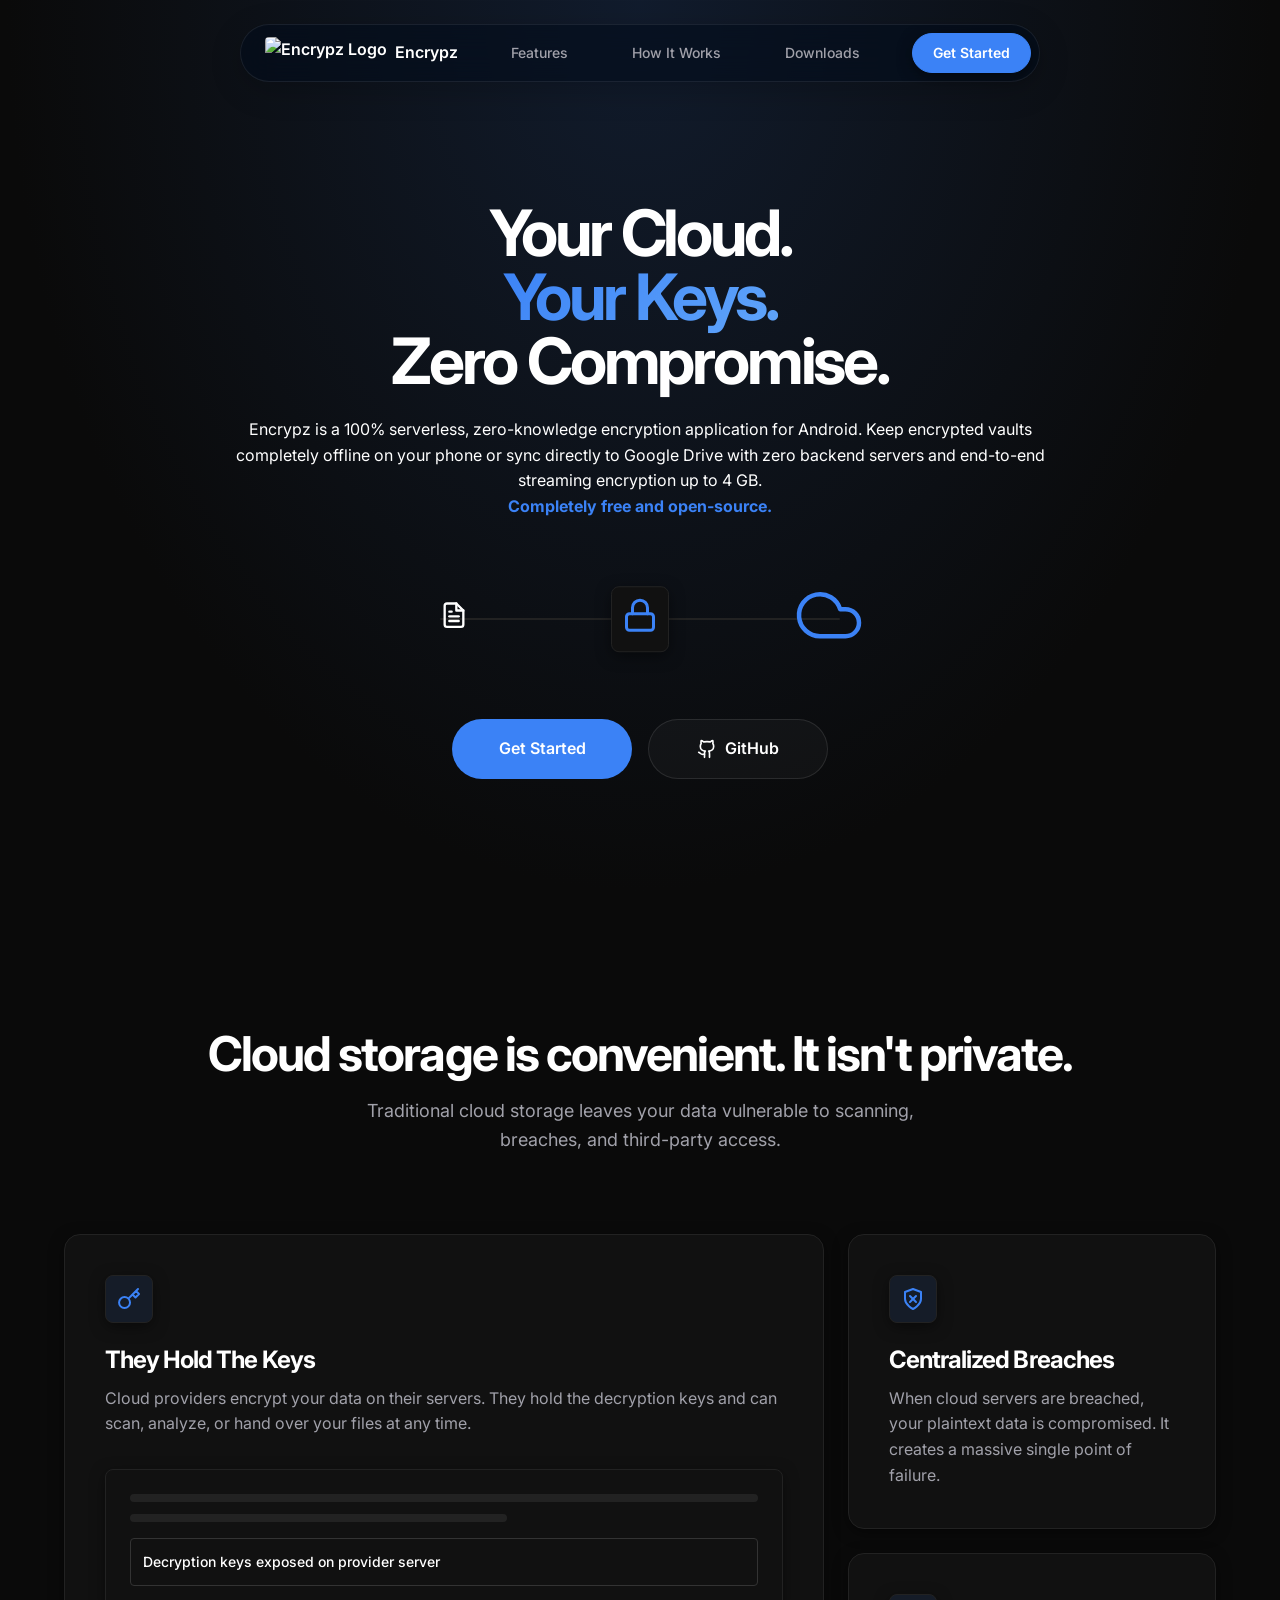
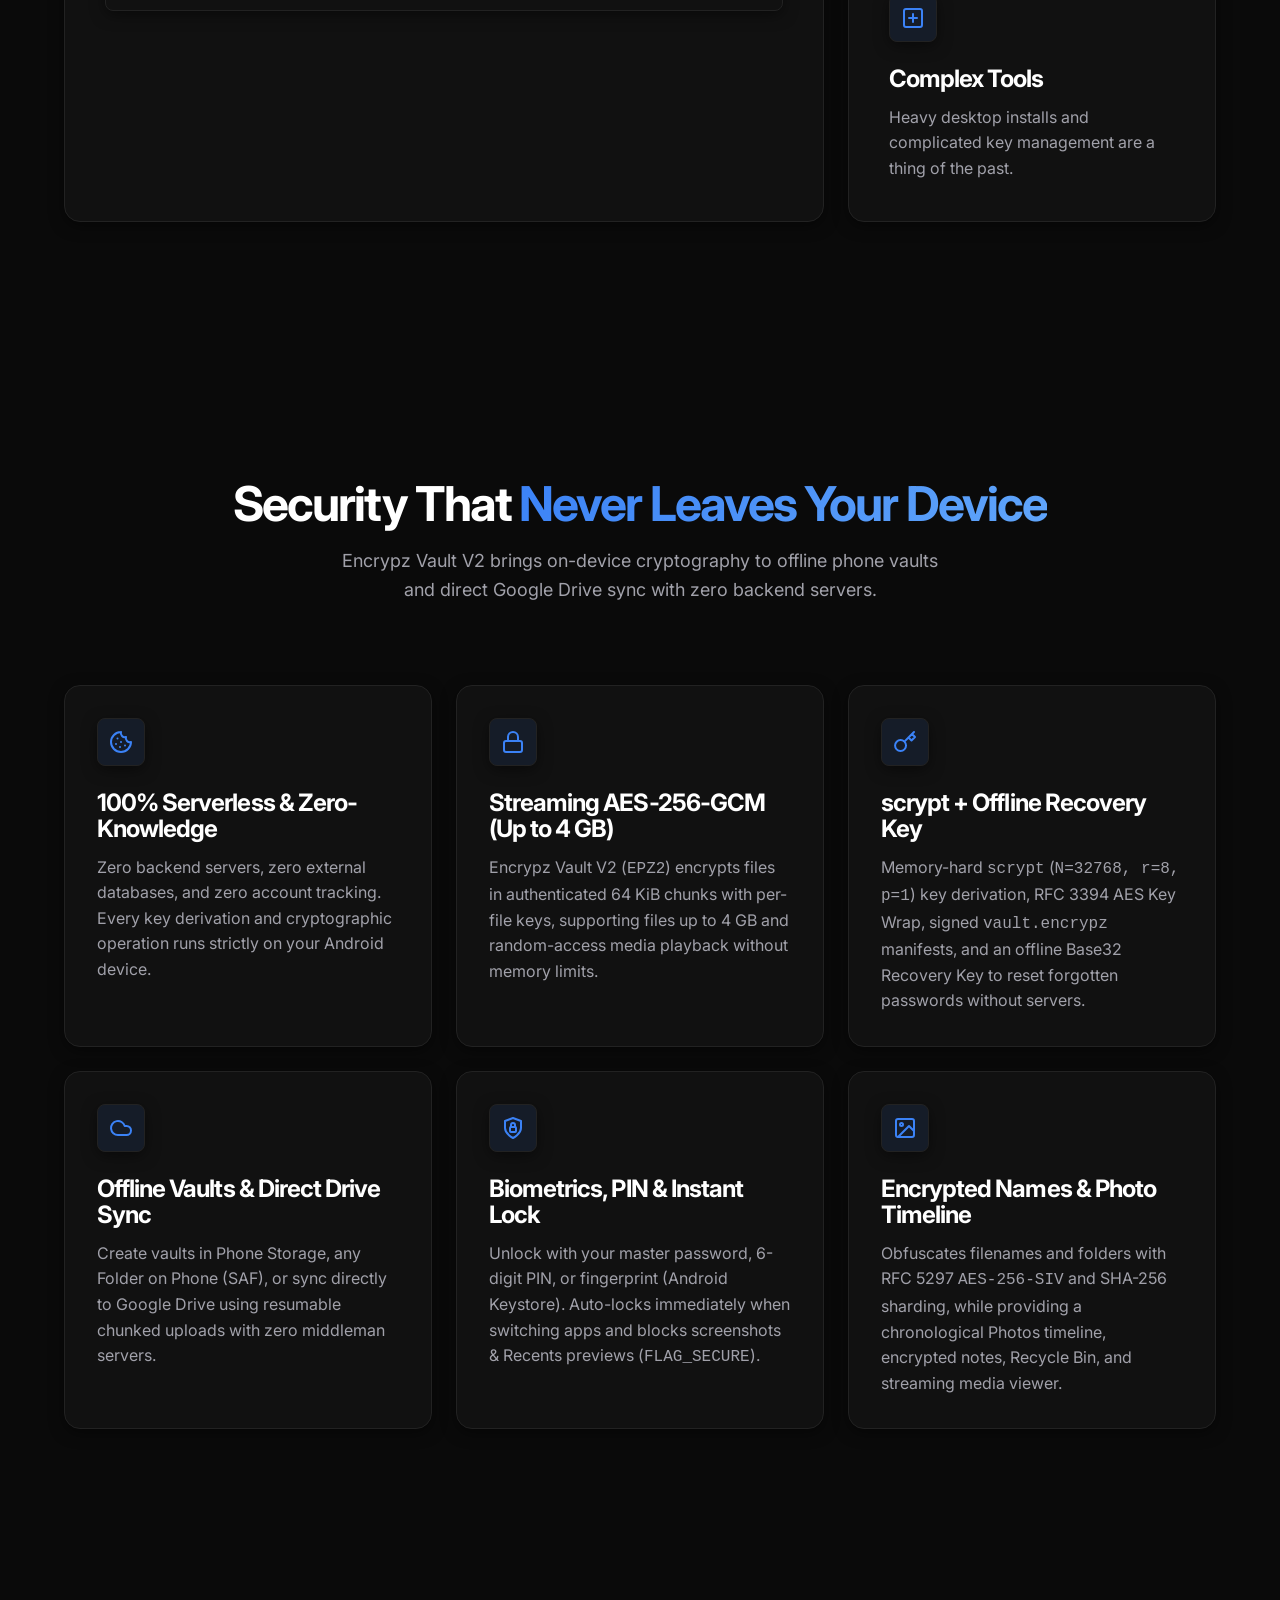
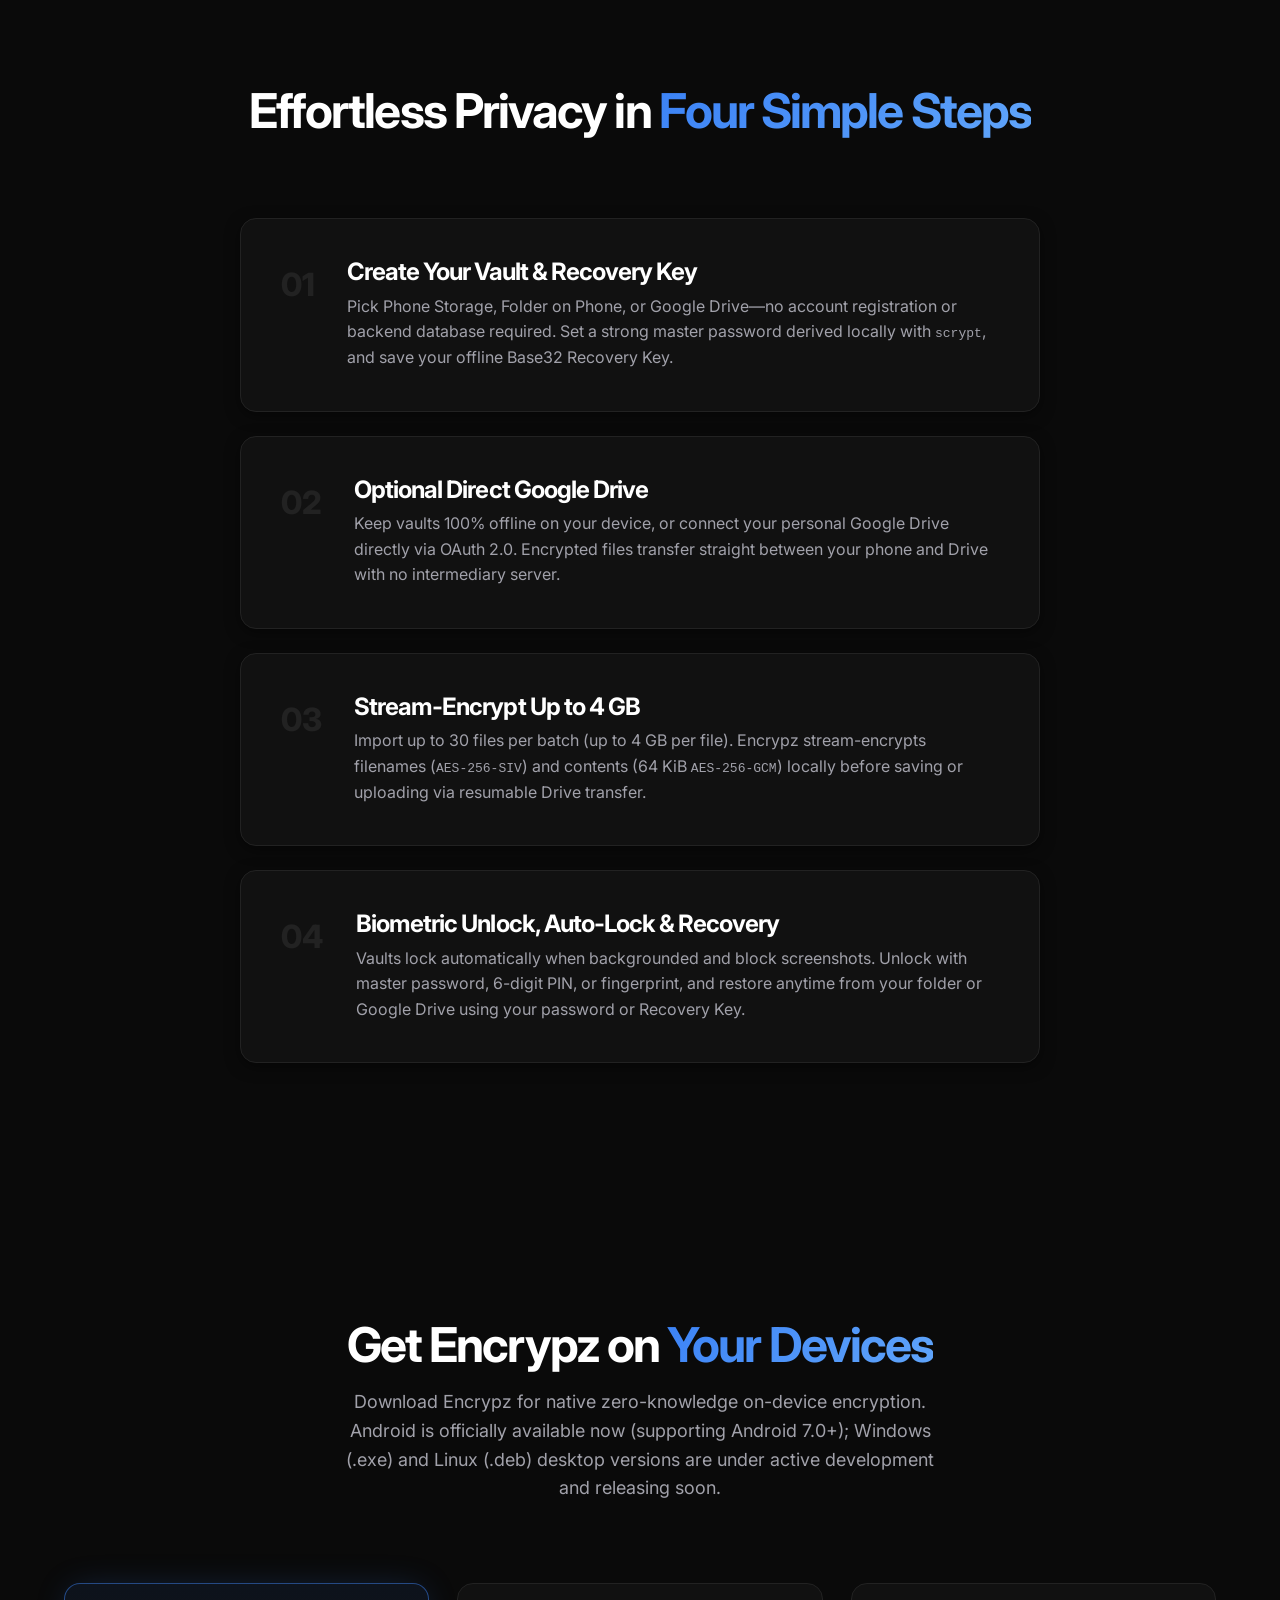
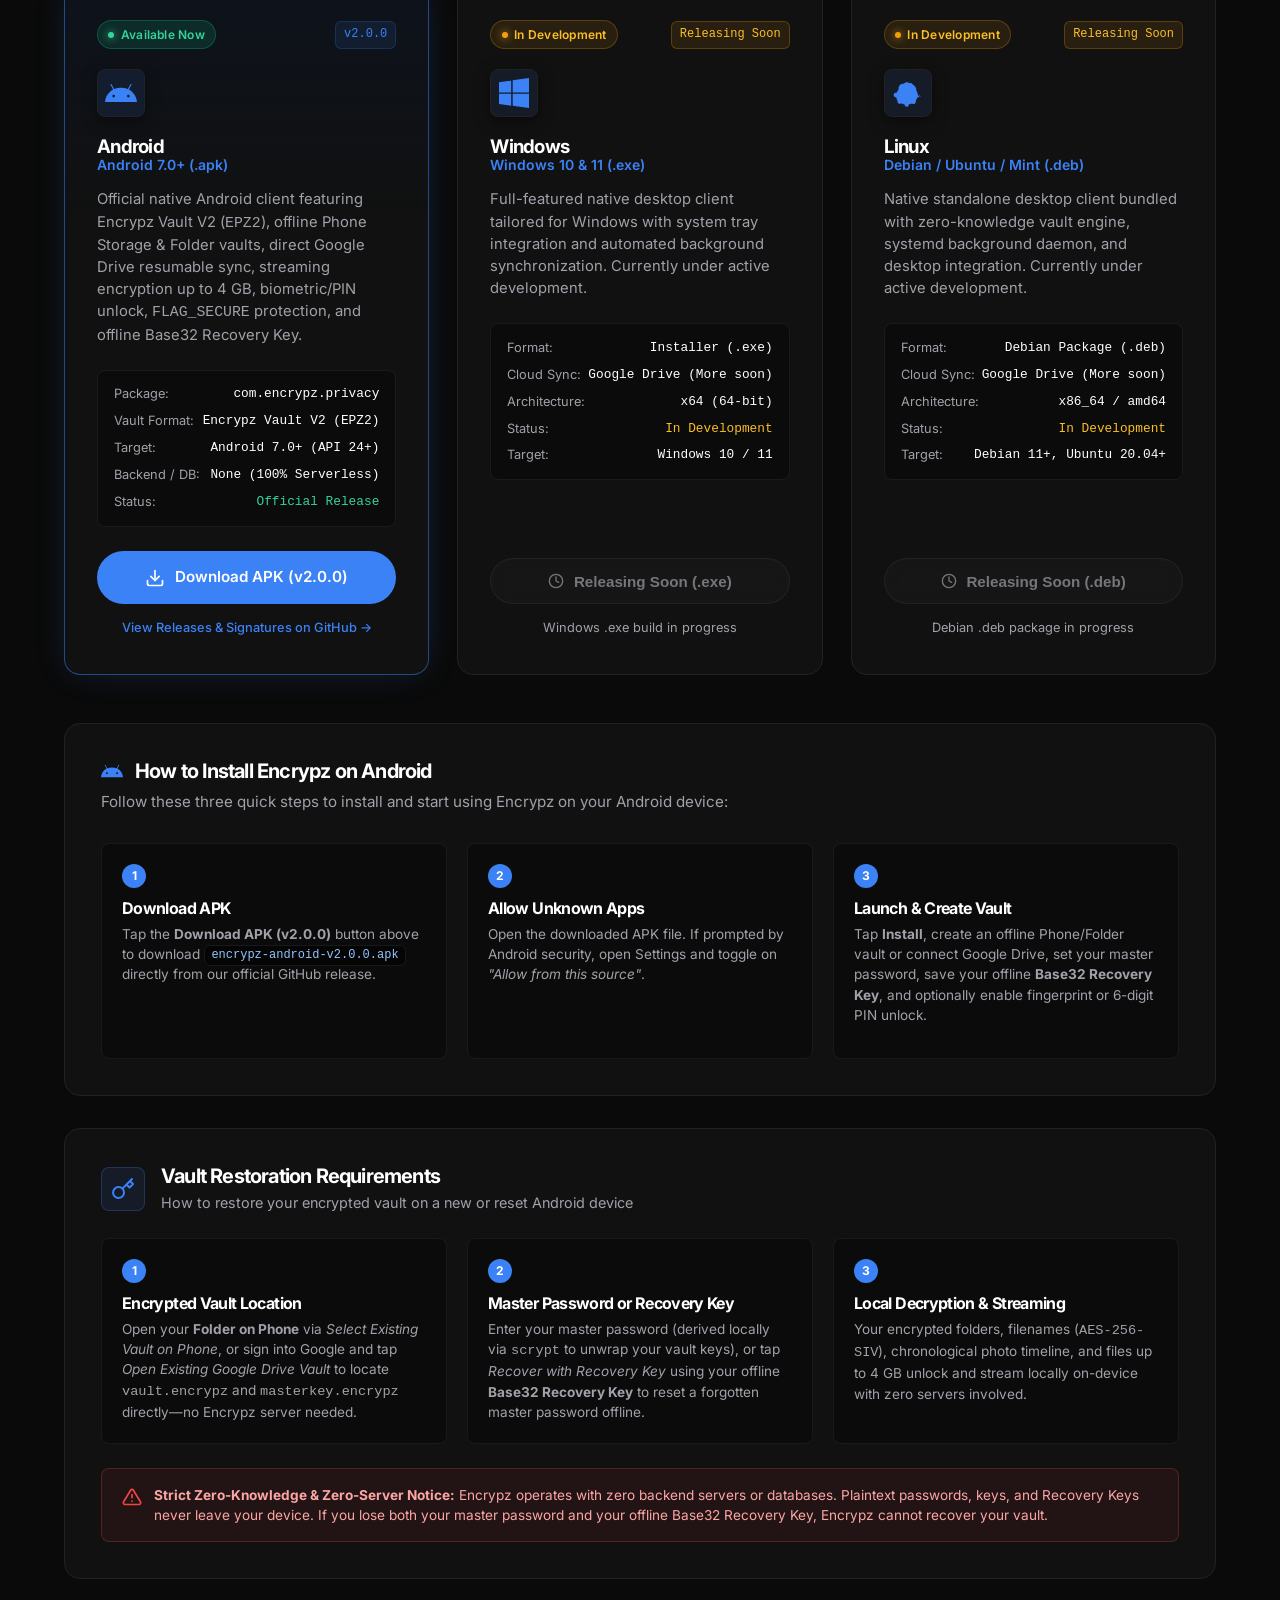
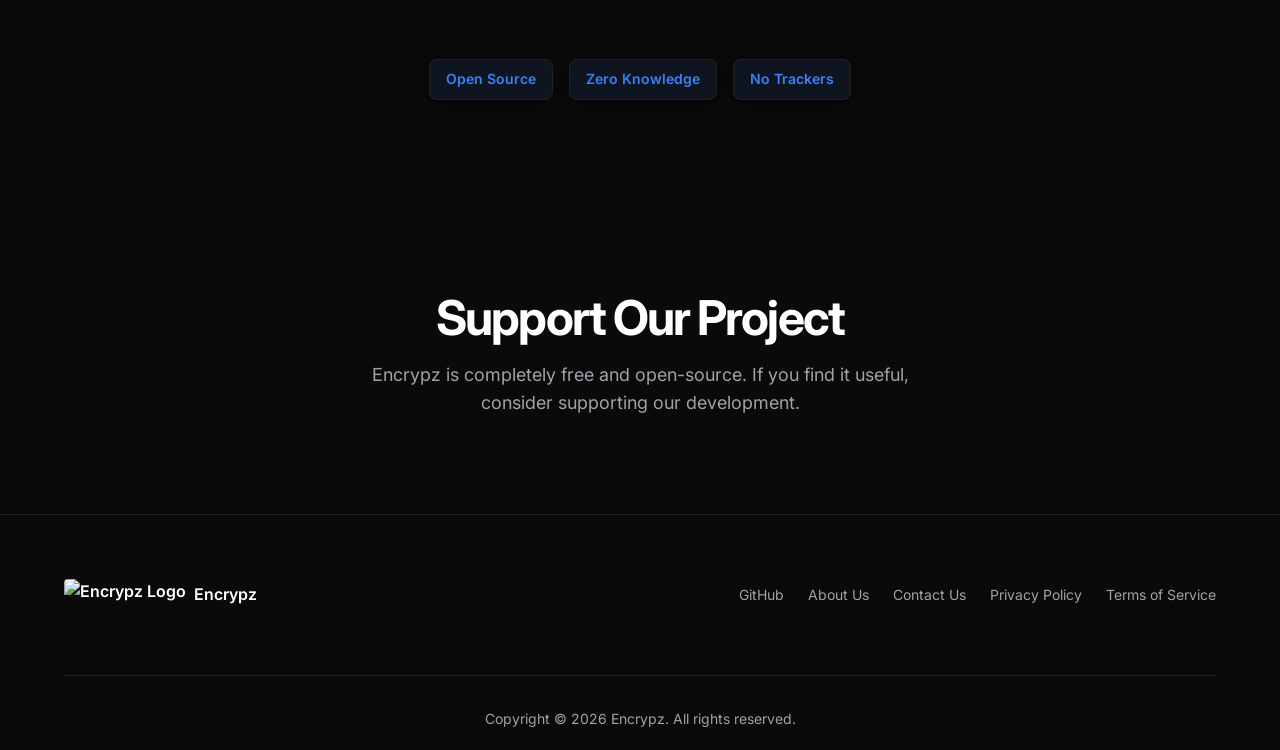
==== commit c56081e4: "Remove desktop releases notice and associated styles from index.html and style.css" ====
--- a/index.html
+++ b/index.html
@@ -552,17 +552,6 @@
               or 6-digit PIN unlock.</p>
           </div>
         </div>
-
-        <!-- Desktop Releases Development Notice Banner -->
-        <div class="desktop-releases-notice">
-          <div class="notice-badge">Desktop Editions Notice</div>
-          <p>
-            Looking for <strong>Windows (.exe)</strong> or <strong>Linux (.deb)</strong>? Both desktop versions are
-            currently under active development and will be released soon. Follow the official <a
-              href="https://github.com/encrypz" target="_blank" rel="noopener noreferrer">Encrypz GitHub
-              organization</a> for release announcements.
-          </p>
-        </div>
       </div>
 
       <!-- Vault Restoration Requirements Box -->
--- a/src/style.css
+++ b/src/style.css
@@ -970,55 +970,6 @@
   vertical-align: middle;
 }
 
-.desktop-releases-notice {
-  margin-top: 2rem;
-  padding: 1.25rem 1.5rem;
-  background: rgba(245, 158, 11, 0.06);
-  border: 1px solid rgba(245, 158, 11, 0.25);
-  border-radius: var(--border-radius);
-  display: flex;
-  align-items: center;
-  gap: 1.25rem;
-}
-
-@media (max-width: 768px) {
-  .desktop-releases-notice {
-    flex-direction: column;
-    align-items: flex-start;
-    gap: 0.75rem;
-  }
-}
-
-.notice-badge {
-  background: rgba(245, 158, 11, 0.18);
-  color: #fbbf24;
-  border: 1px solid rgba(245, 158, 11, 0.35);
-  font-size: 0.75rem;
-  font-weight: 700;
-  text-transform: uppercase;
-  letter-spacing: 0.04em;
-  padding: 0.35rem 0.75rem;
-  border-radius: 100px;
-  white-space: nowrap;
-}
-
-.desktop-releases-notice p {
-  margin: 0;
-  font-size: 0.875rem;
-  color: #d1d5db;
-  line-height: 1.55;
-}
-
-.desktop-releases-notice a {
-  color: var(--primary);
-  font-weight: 600;
-  text-decoration: underline;
-}
-
-.desktop-releases-notice a:hover {
-  color: #93c5fd;
-}
-
 .cta-section {
   padding: 10rem 0;
   background-color: var(--bg-color-alt);
--- a/src/style.css
+++ b/src/style.css
@@ -970,55 +970,6 @@
   vertical-align: middle;
 }
 
-.desktop-releases-notice {
-  margin-top: 2rem;
-  padding: 1.25rem 1.5rem;
-  background: rgba(245, 158, 11, 0.06);
-  border: 1px solid rgba(245, 158, 11, 0.25);
-  border-radius: var(--border-radius);
-  display: flex;
-  align-items: center;
-  gap: 1.25rem;
-}
-
-@media (max-width: 768px) {
-  .desktop-releases-notice {
-    flex-direction: column;
-    align-items: flex-start;
-    gap: 0.75rem;
-  }
-}
-
-.notice-badge {
-  background: rgba(245, 158, 11, 0.18);
-  color: #fbbf24;
-  border: 1px solid rgba(245, 158, 11, 0.35);
-  font-size: 0.75rem;
-  font-weight: 700;
-  text-transform: uppercase;
-  letter-spacing: 0.04em;
-  padding: 0.35rem 0.75rem;
-  border-radius: 100px;
-  white-space: nowrap;
-}
-
-.desktop-releases-notice p {
-  margin: 0;
-  font-size: 0.875rem;
-  color: #d1d5db;
-  line-height: 1.55;
-}
-
-.desktop-releases-notice a {
-  color: var(--primary);
-  font-weight: 600;
-  text-decoration: underline;
-}
-
-.desktop-releases-notice a:hover {
-  color: #93c5fd;
-}
-
 .cta-section {
   padding: 10rem 0;
   background-color: var(--bg-color-alt);
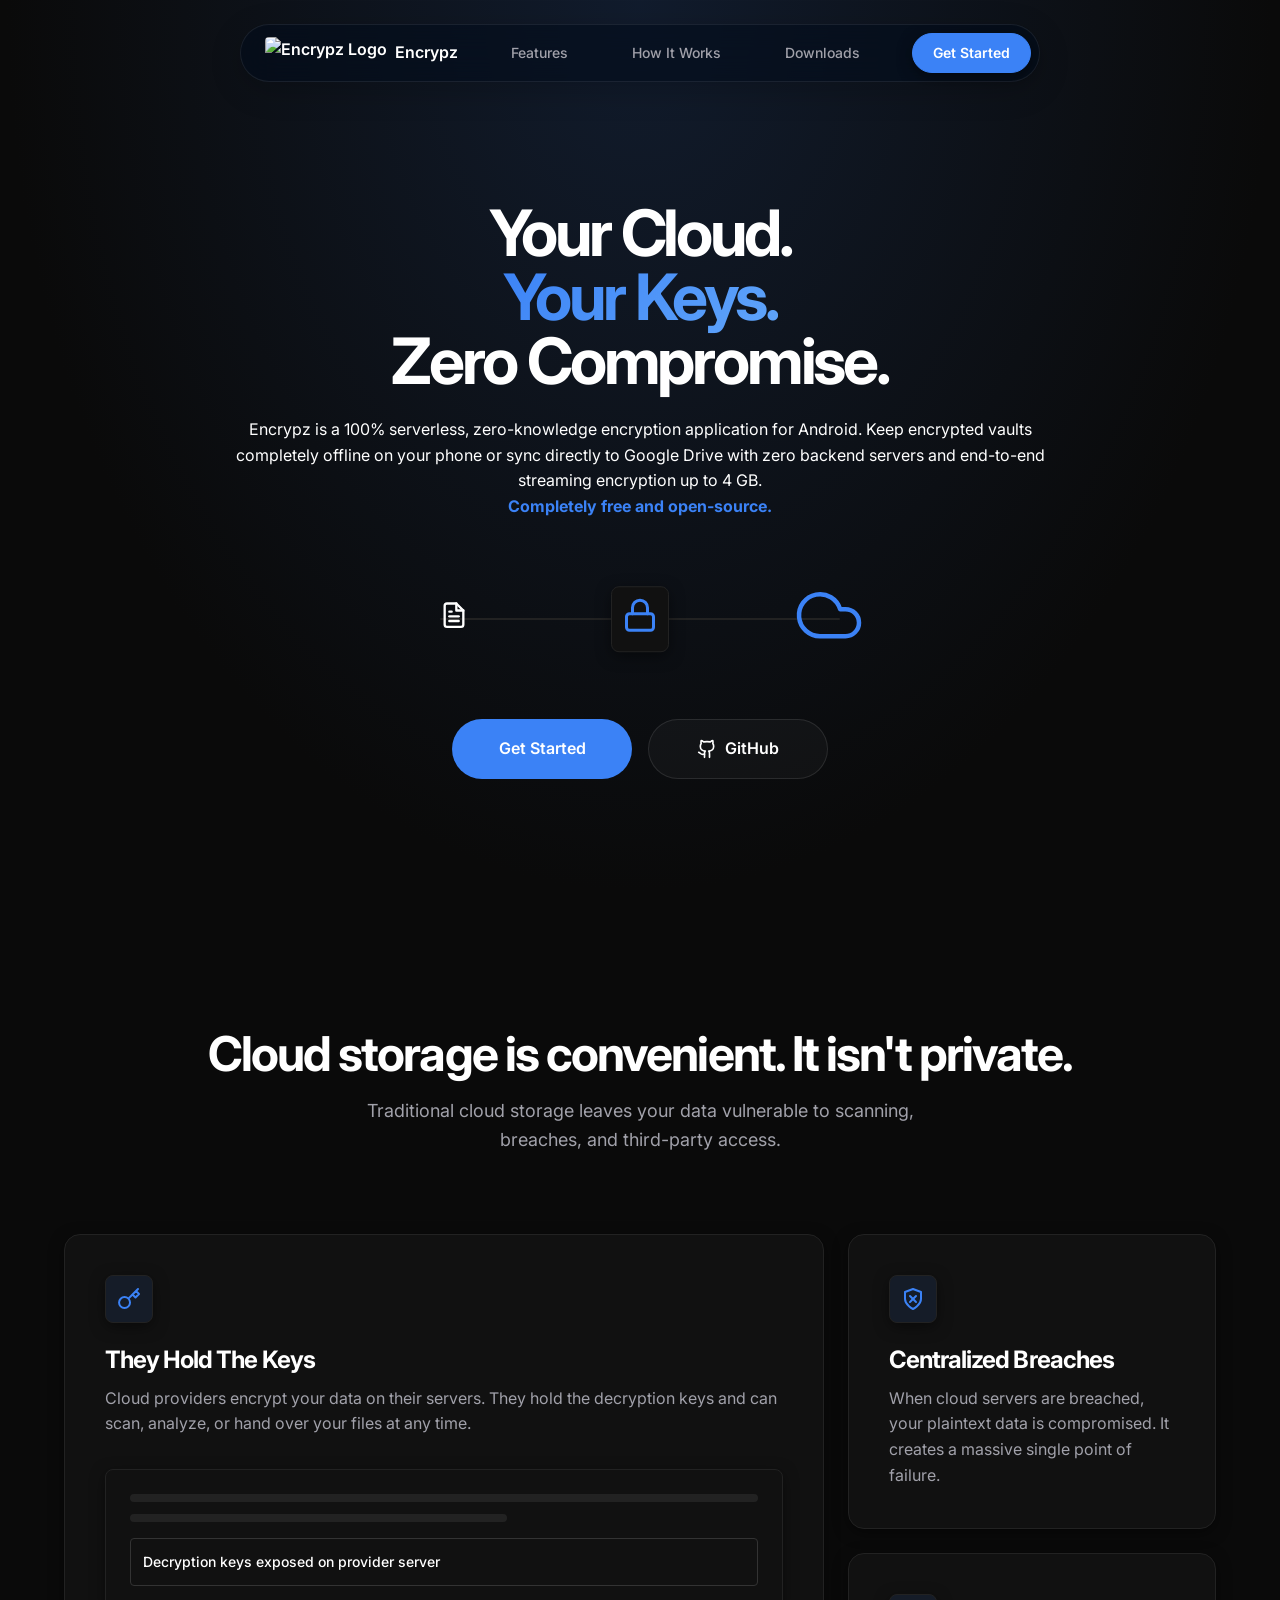
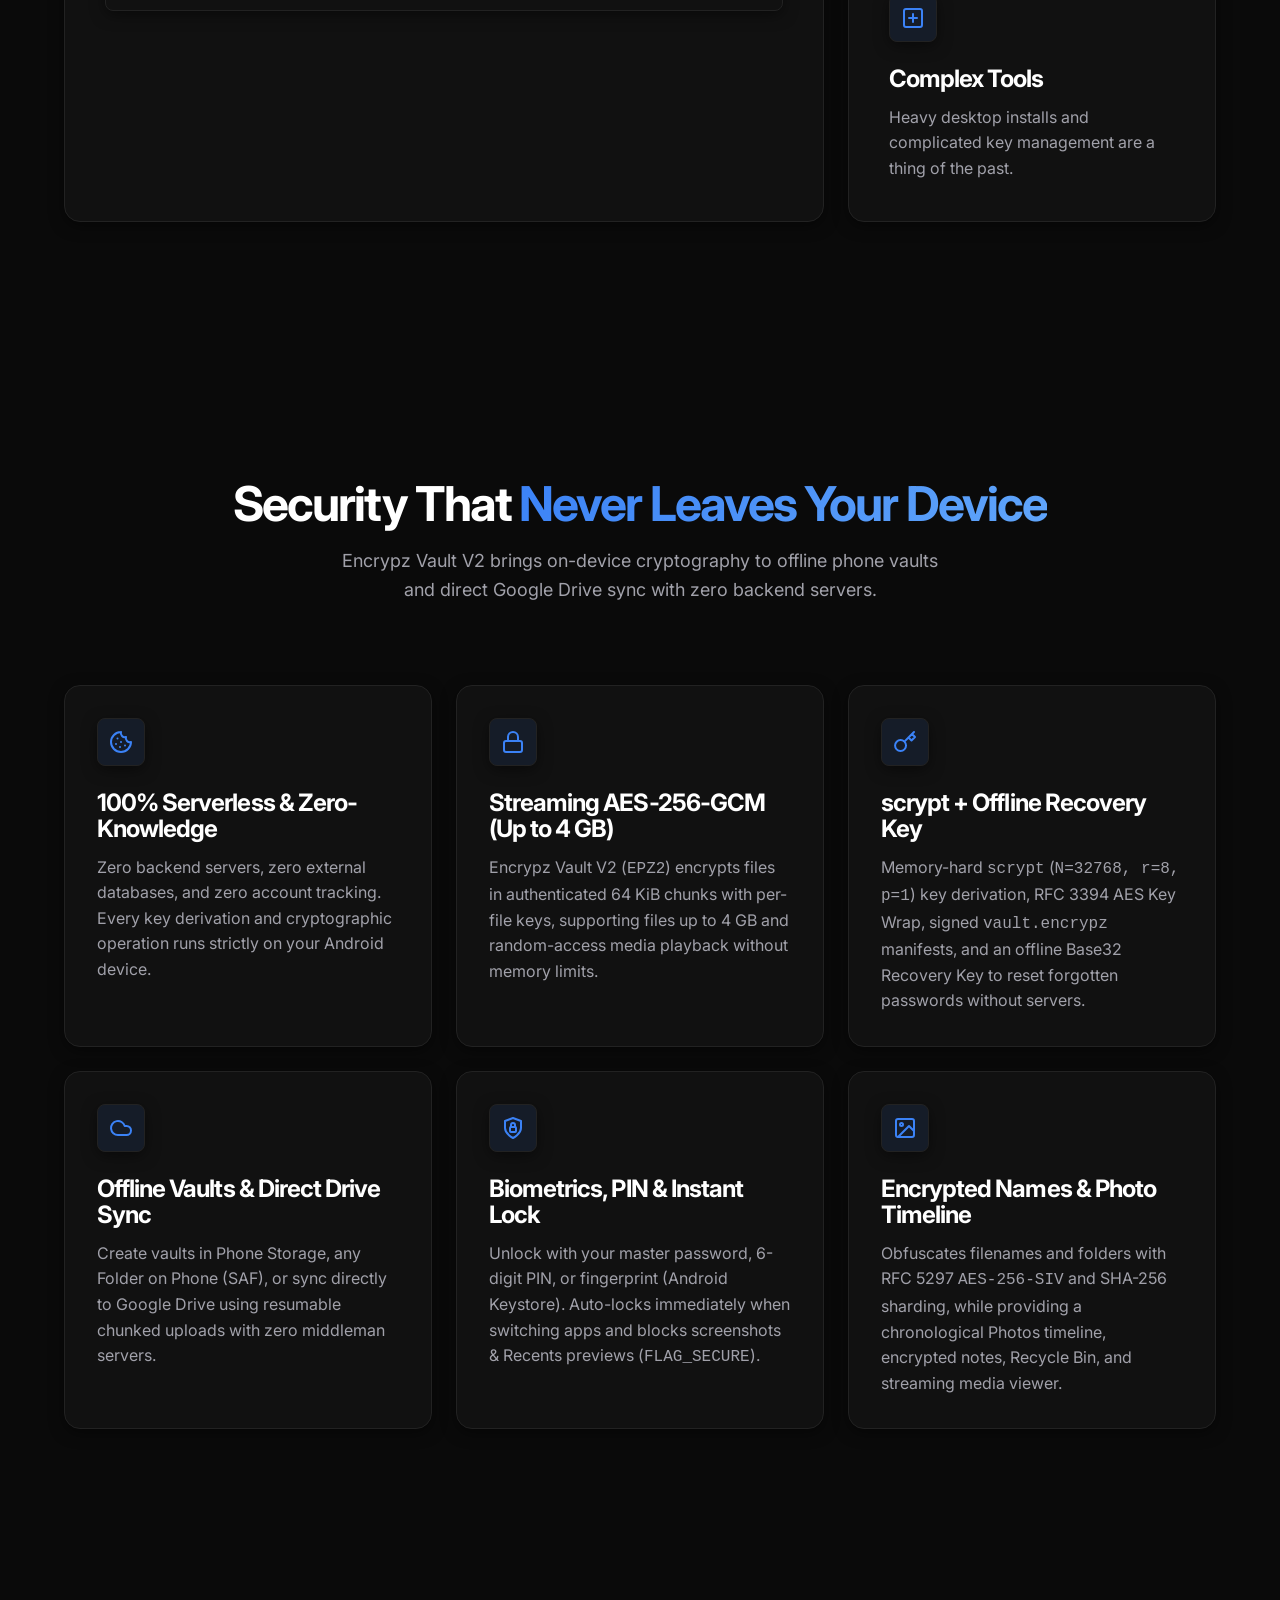
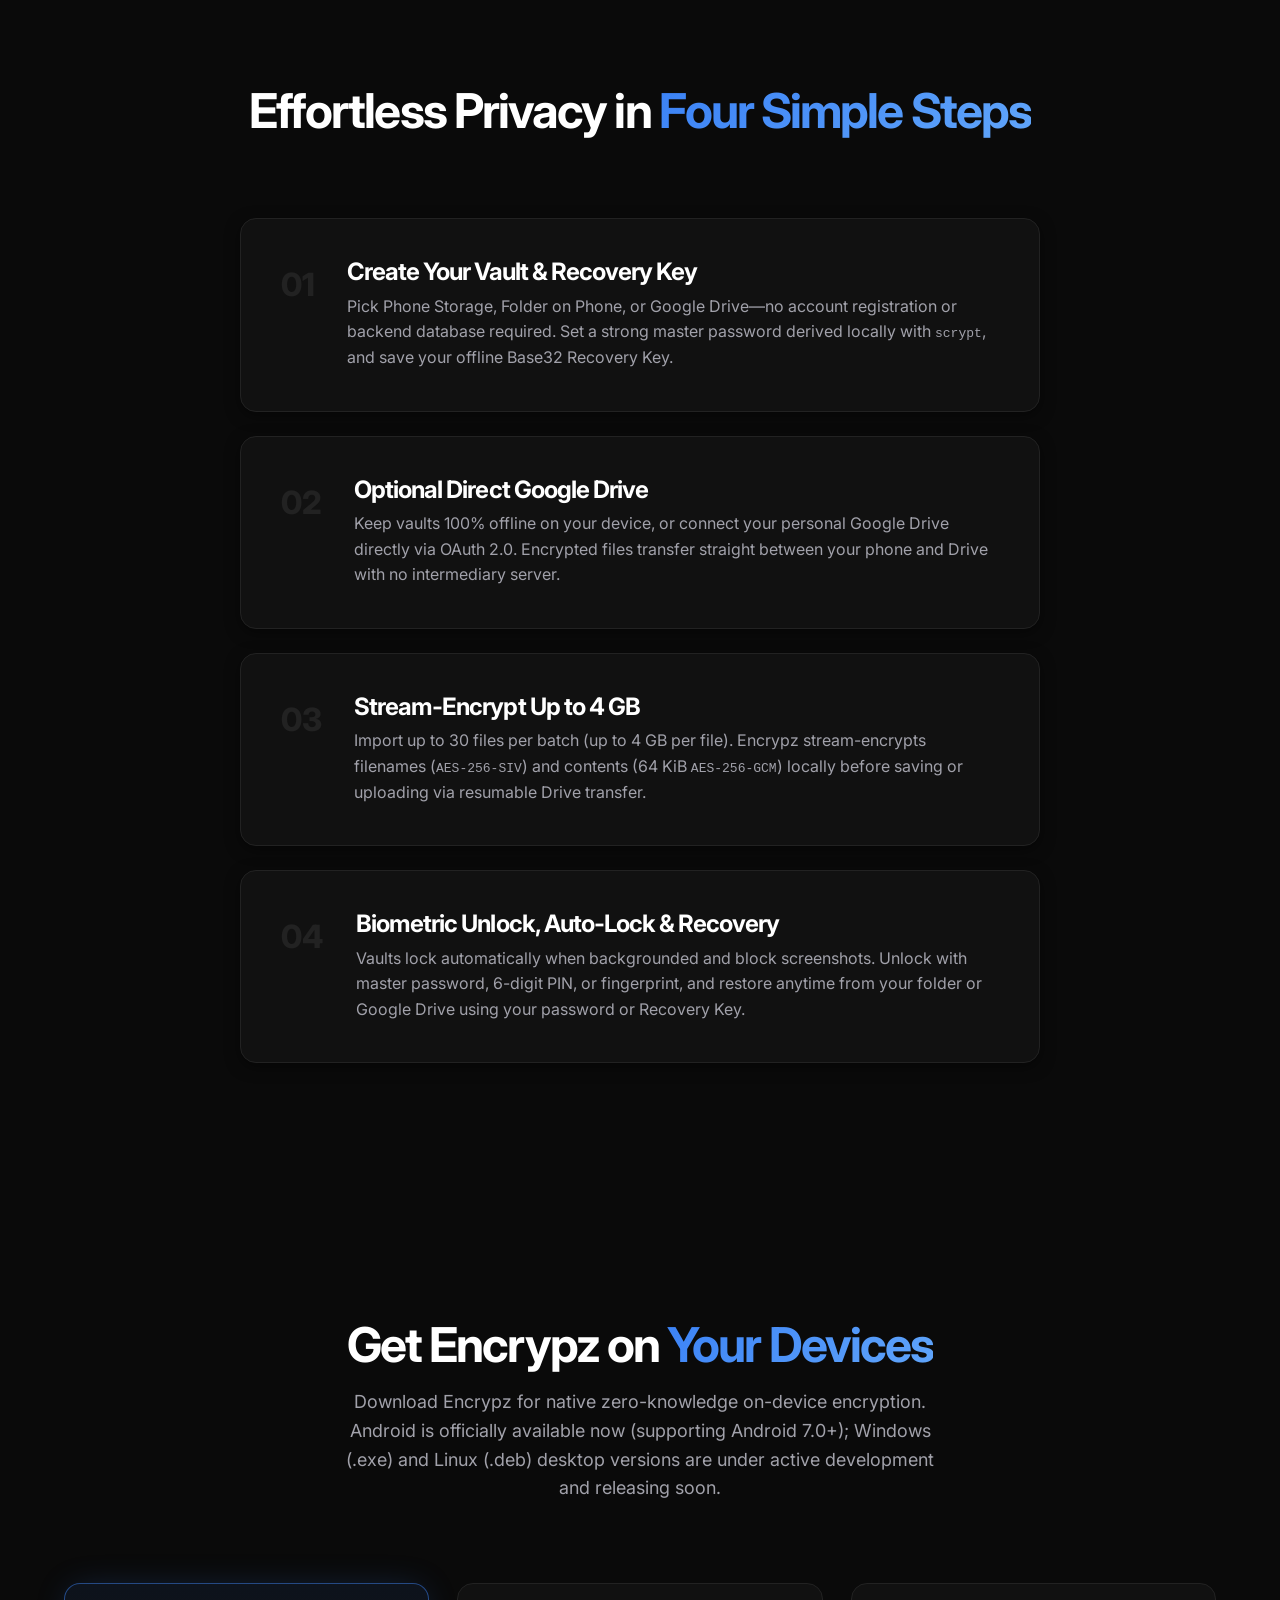
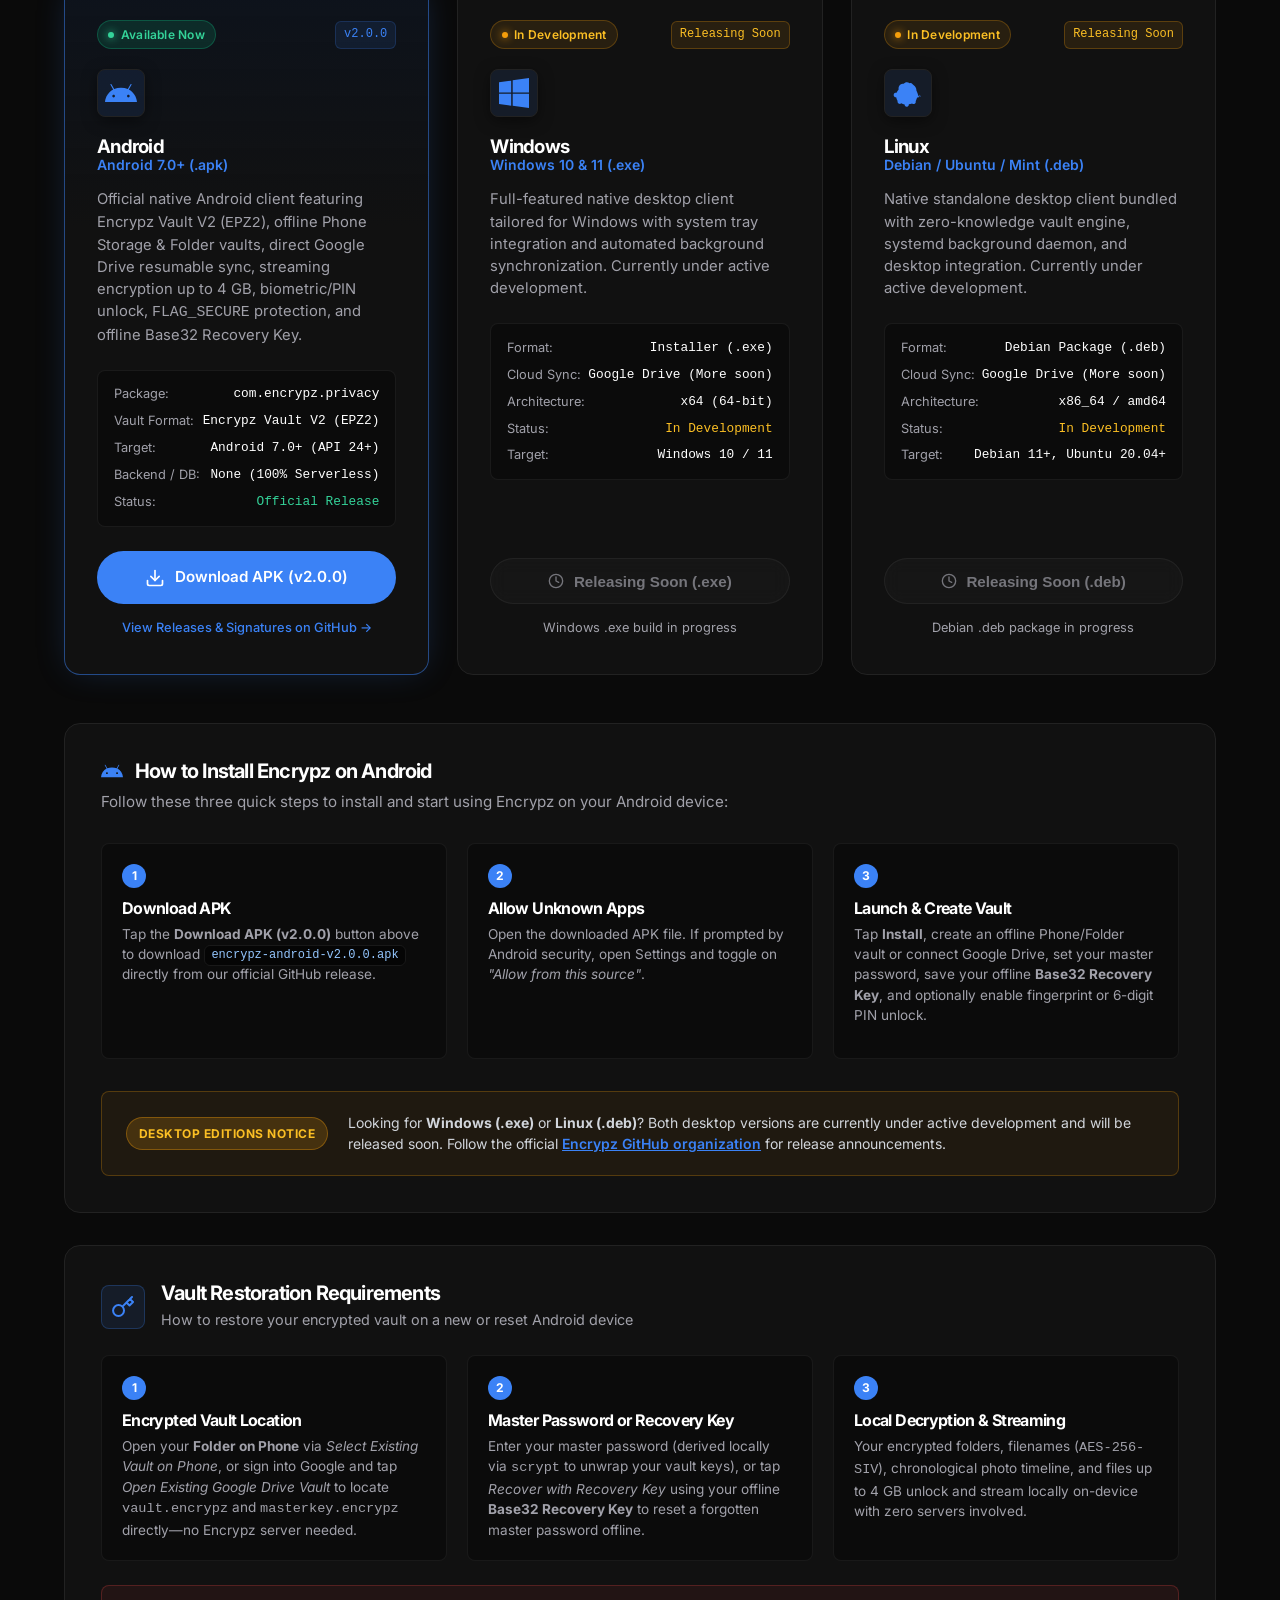
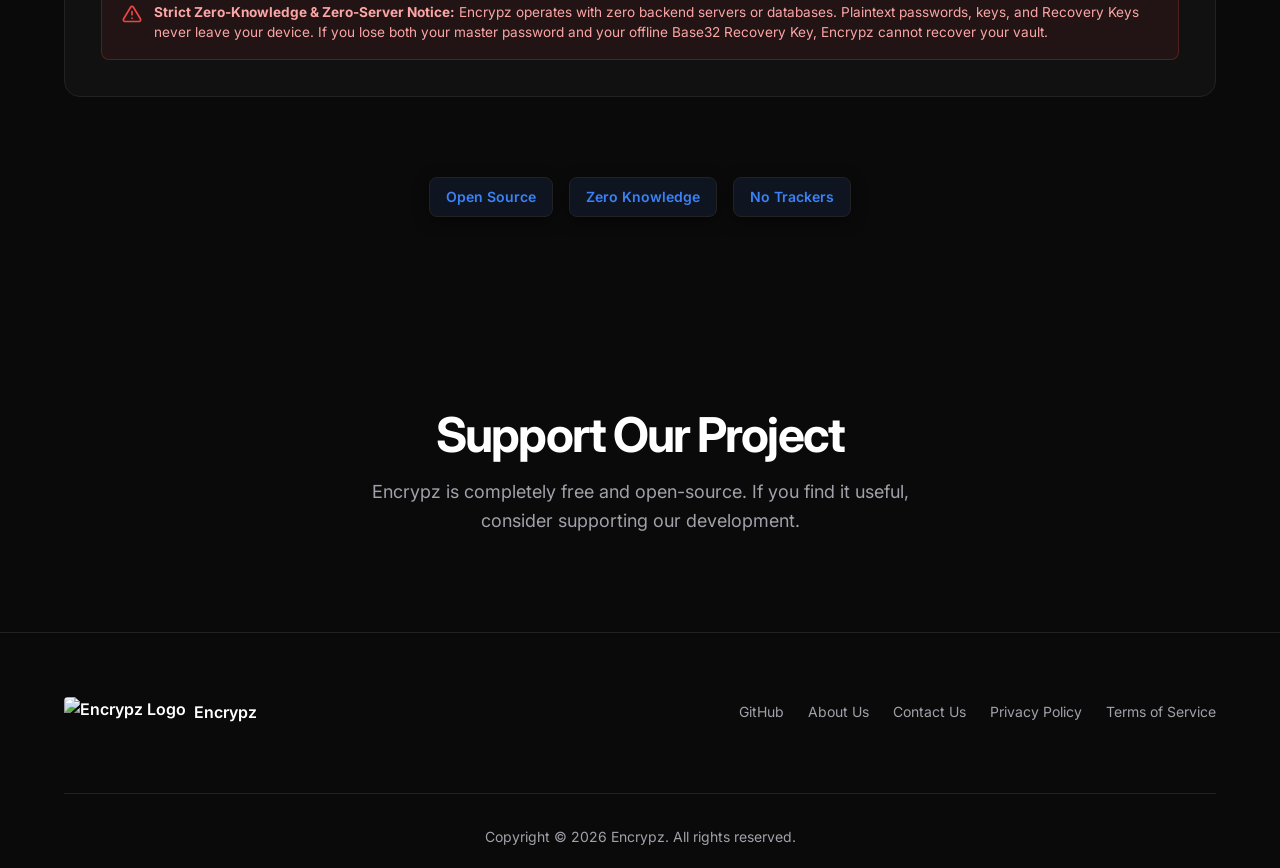
==== commit d3f68f39: "Add desktop releases notice banner and associated styles" ====
--- a/index.html
+++ b/index.html
@@ -552,6 +552,17 @@
               or 6-digit PIN unlock.</p>
           </div>
         </div>
+
+        <!-- Desktop Releases Development Notice Banner -->
+        <div class="desktop-releases-notice">
+          <div class="notice-badge">Desktop Editions Notice</div>
+          <p>
+            Looking for <strong>Windows (.exe)</strong> or <strong>Linux (.deb)</strong>? Both desktop versions are
+            currently under active development and will be released soon. Follow the official <a
+              href="https://github.com/encrypz" target="_blank" rel="noopener noreferrer">Encrypz GitHub
+              organization</a> for release announcements.
+          </p>
+        </div>
       </div>
 
       <!-- Vault Restoration Requirements Box -->
--- a/src/style.css
+++ b/src/style.css
@@ -970,6 +970,55 @@
   vertical-align: middle;
 }
 
+.desktop-releases-notice {
+  margin-top: 2rem;
+  padding: 1.25rem 1.5rem;
+  background: rgba(245, 158, 11, 0.06);
+  border: 1px solid rgba(245, 158, 11, 0.25);
+  border-radius: var(--border-radius);
+  display: flex;
+  align-items: center;
+  gap: 1.25rem;
+}
+
+@media (max-width: 768px) {
+  .desktop-releases-notice {
+    flex-direction: column;
+    align-items: flex-start;
+    gap: 0.75rem;
+  }
+}
+
+.notice-badge {
+  background: rgba(245, 158, 11, 0.18);
+  color: #fbbf24;
+  border: 1px solid rgba(245, 158, 11, 0.35);
+  font-size: 0.75rem;
+  font-weight: 700;
+  text-transform: uppercase;
+  letter-spacing: 0.04em;
+  padding: 0.35rem 0.75rem;
+  border-radius: 100px;
+  white-space: nowrap;
+}
+
+.desktop-releases-notice p {
+  margin: 0;
+  font-size: 0.875rem;
+  color: #d1d5db;
+  line-height: 1.55;
+}
+
+.desktop-releases-notice a {
+  color: var(--primary);
+  font-weight: 600;
+  text-decoration: underline;
+}
+
+.desktop-releases-notice a:hover {
+  color: #93c5fd;
+}
+
 .cta-section {
   padding: 10rem 0;
   background-color: var(--bg-color-alt);
--- a/src/style.css
+++ b/src/style.css
@@ -970,6 +970,55 @@
   vertical-align: middle;
 }
 
+.desktop-releases-notice {
+  margin-top: 2rem;
+  padding: 1.25rem 1.5rem;
+  background: rgba(245, 158, 11, 0.06);
+  border: 1px solid rgba(245, 158, 11, 0.25);
+  border-radius: var(--border-radius);
+  display: flex;
+  align-items: center;
+  gap: 1.25rem;
+}
+
+@media (max-width: 768px) {
+  .desktop-releases-notice {
+    flex-direction: column;
+    align-items: flex-start;
+    gap: 0.75rem;
+  }
+}
+
+.notice-badge {
+  background: rgba(245, 158, 11, 0.18);
+  color: #fbbf24;
+  border: 1px solid rgba(245, 158, 11, 0.35);
+  font-size: 0.75rem;
+  font-weight: 700;
+  text-transform: uppercase;
+  letter-spacing: 0.04em;
+  padding: 0.35rem 0.75rem;
+  border-radius: 100px;
+  white-space: nowrap;
+}
+
+.desktop-releases-notice p {
+  margin: 0;
+  font-size: 0.875rem;
+  color: #d1d5db;
+  line-height: 1.55;
+}
+
+.desktop-releases-notice a {
+  color: var(--primary);
+  font-weight: 600;
+  text-decoration: underline;
+}
+
+.desktop-releases-notice a:hover {
+  color: #93c5fd;
+}
+
 .cta-section {
   padding: 10rem 0;
   background-color: var(--bg-color-alt);
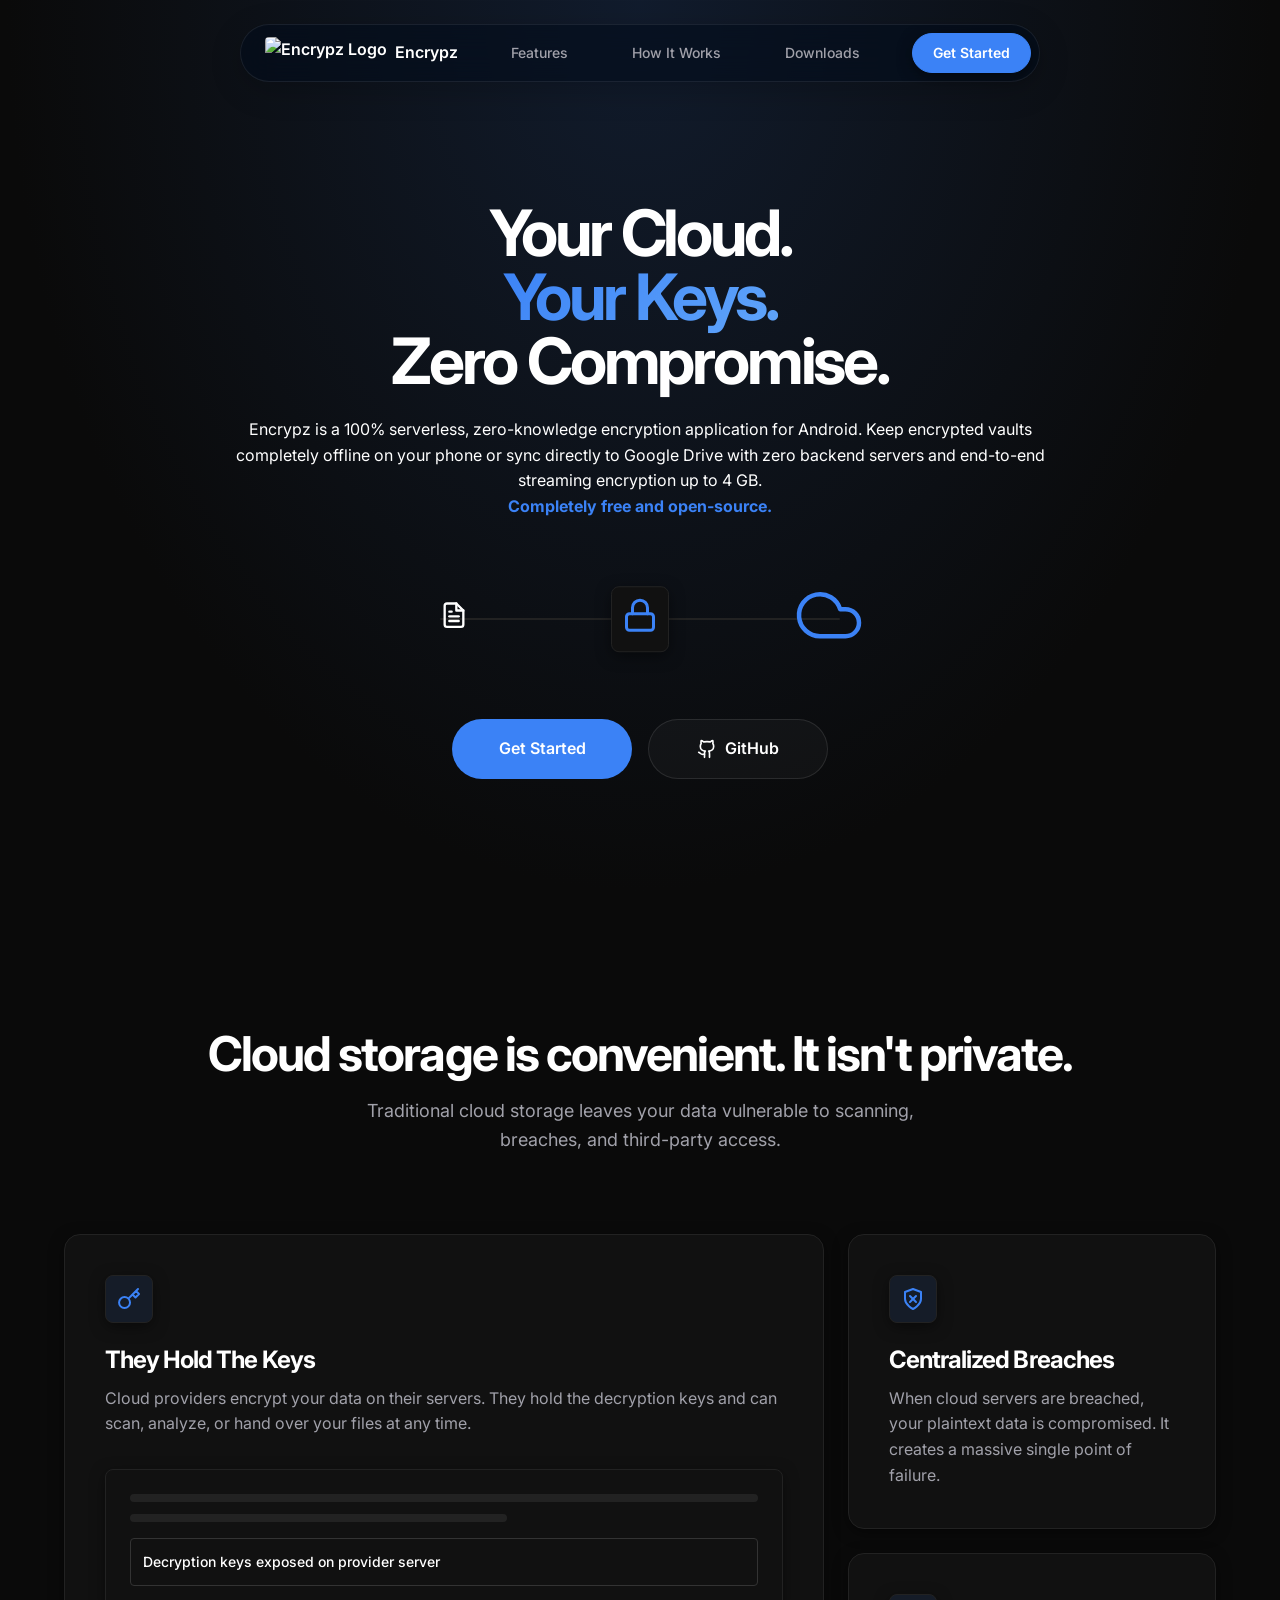
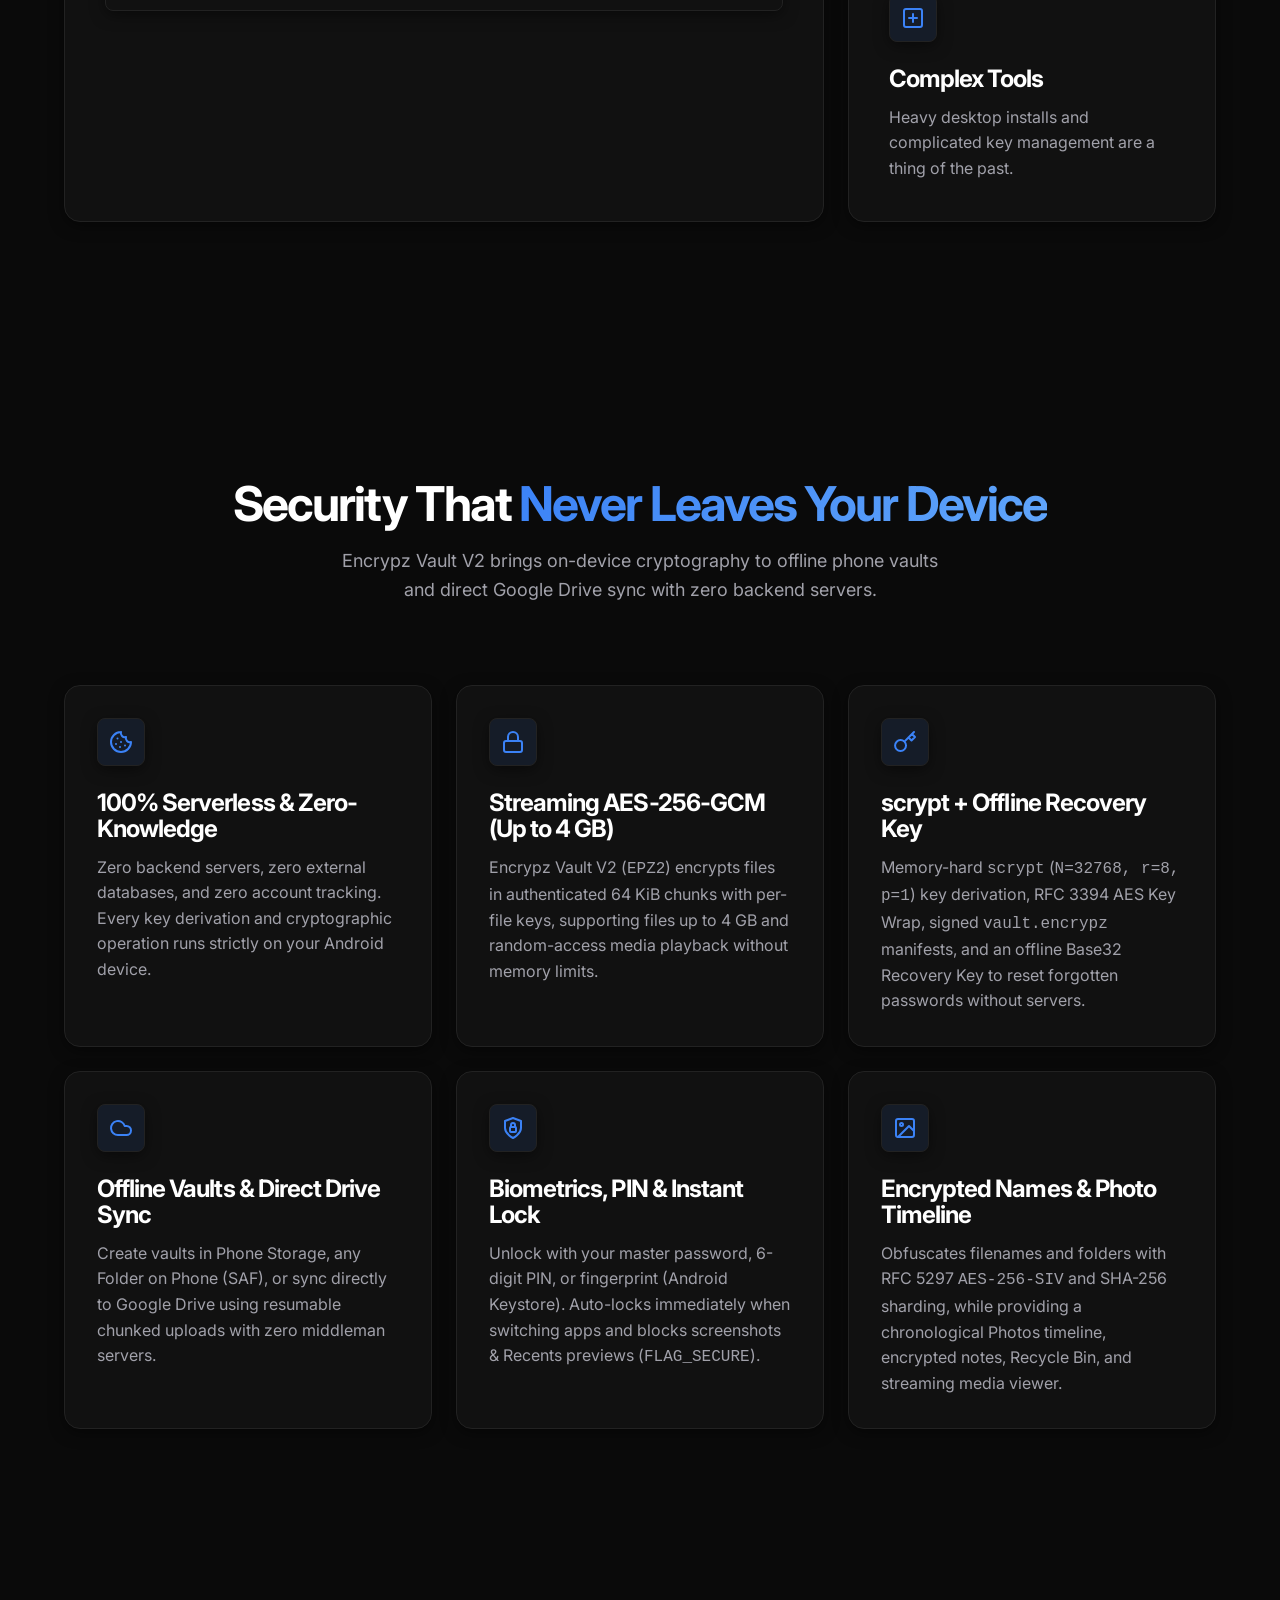
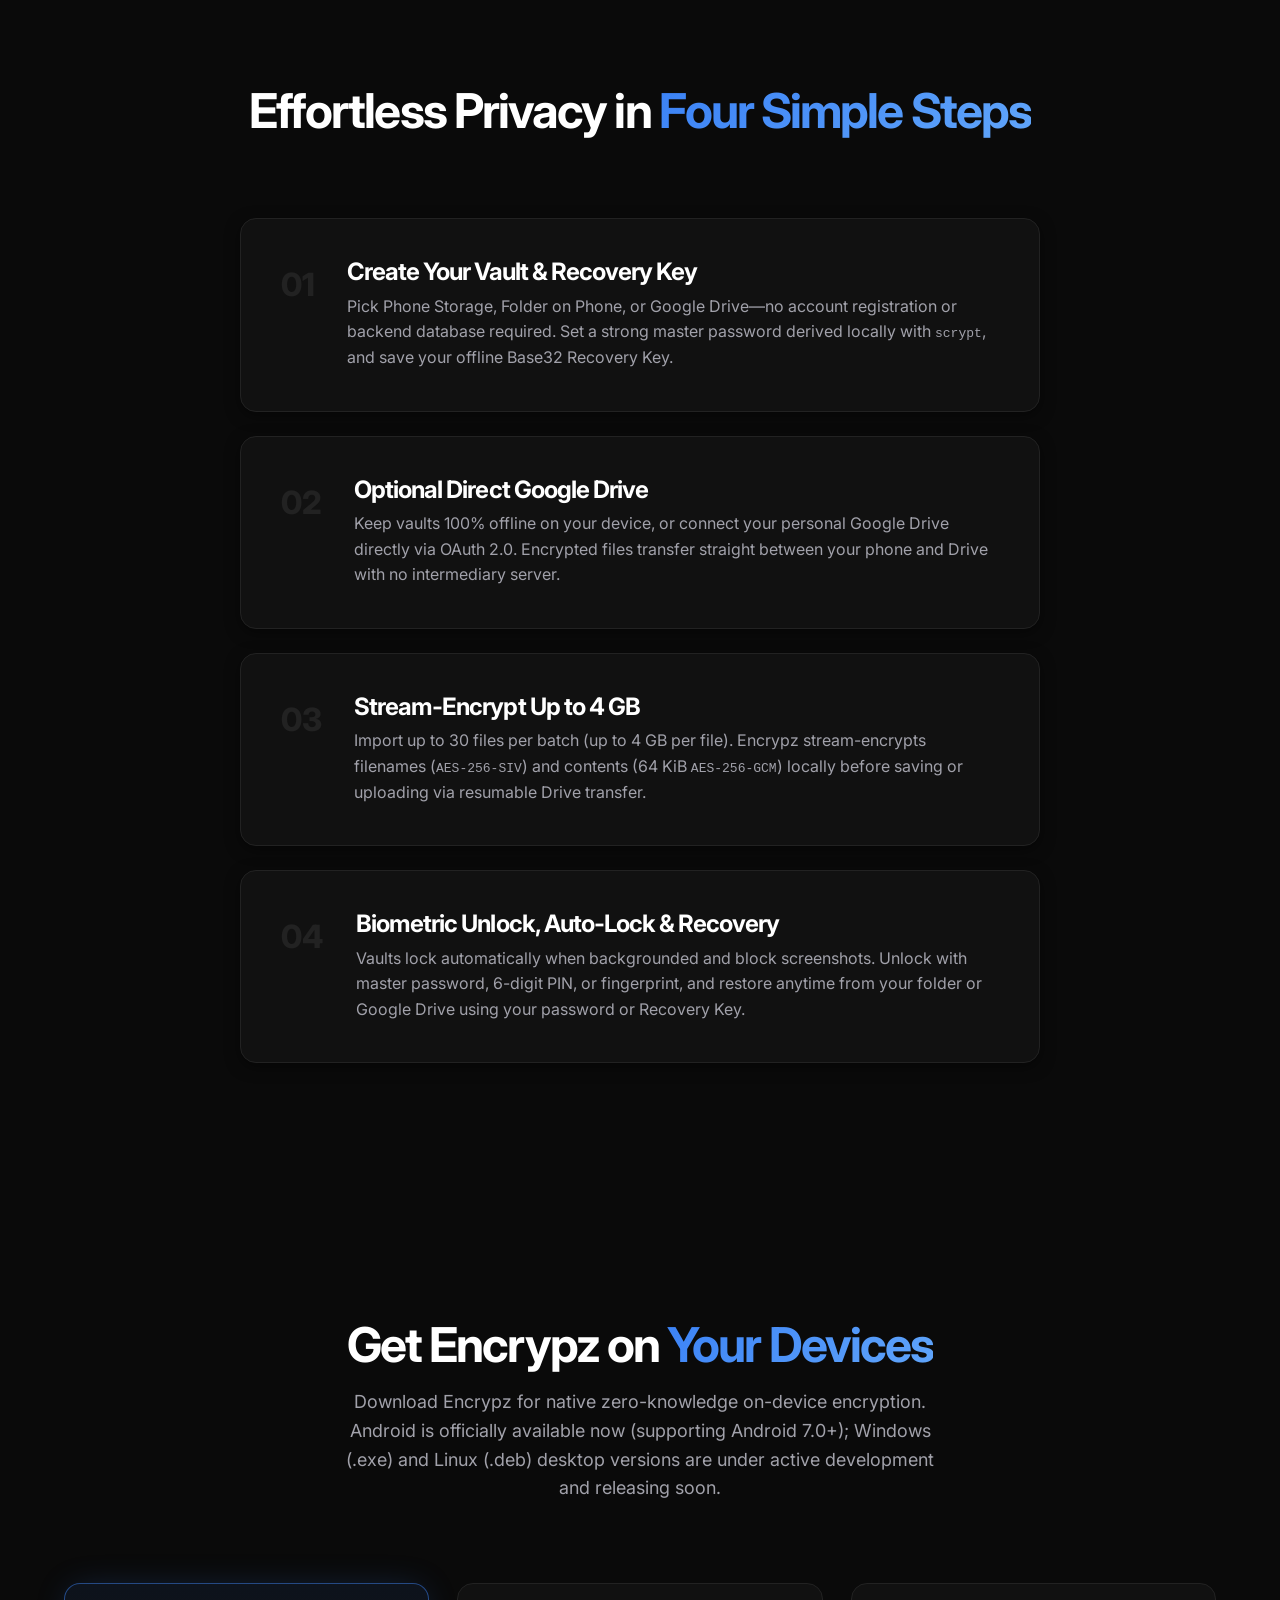
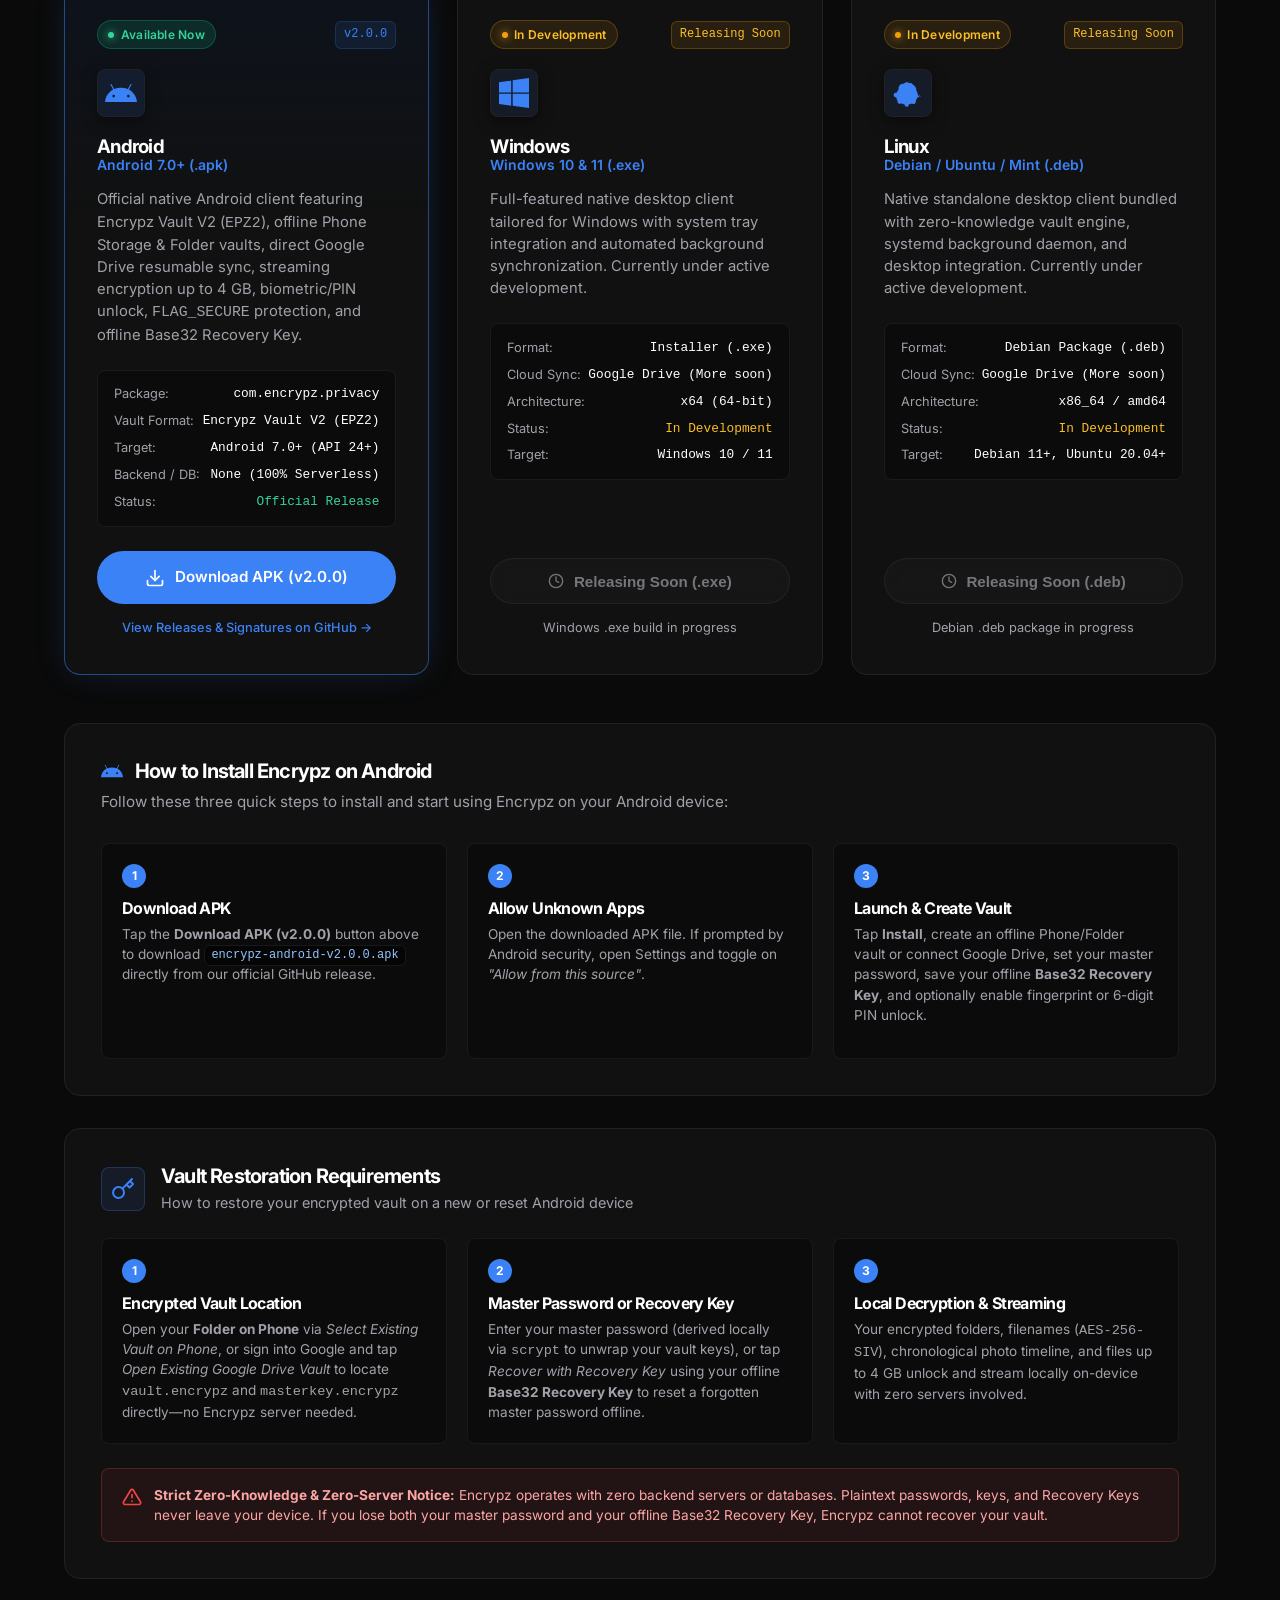
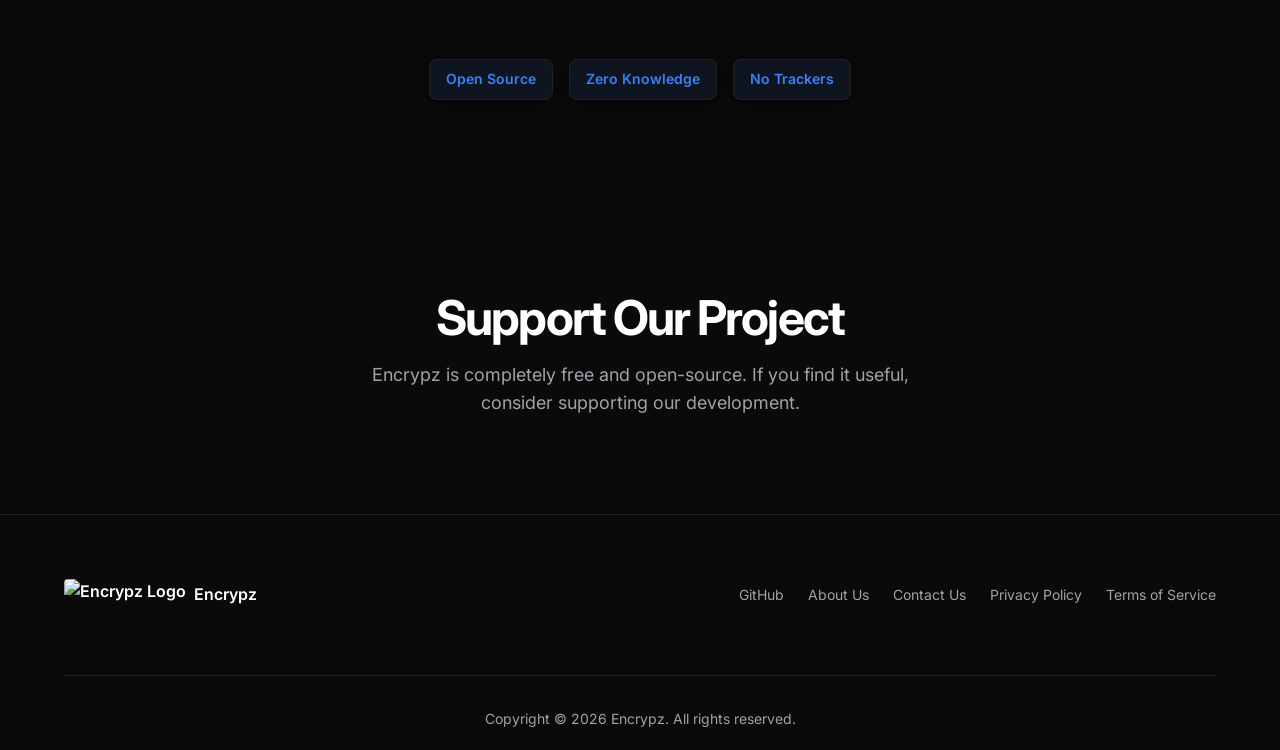
==== commit ae93a0ba: "Remove desktop releases notice and associated styles from index.html and style.css" ====
--- a/index.html
+++ b/index.html
@@ -552,17 +552,6 @@
               or 6-digit PIN unlock.</p>
           </div>
         </div>
-
-        <!-- Desktop Releases Development Notice Banner -->
-        <div class="desktop-releases-notice">
-          <div class="notice-badge">Desktop Editions Notice</div>
-          <p>
-            Looking for <strong>Windows (.exe)</strong> or <strong>Linux (.deb)</strong>? Both desktop versions are
-            currently under active development and will be released soon. Follow the official <a
-              href="https://github.com/encrypz" target="_blank" rel="noopener noreferrer">Encrypz GitHub
-              organization</a> for release announcements.
-          </p>
-        </div>
       </div>
 
       <!-- Vault Restoration Requirements Box -->
--- a/src/style.css
+++ b/src/style.css
@@ -970,55 +970,6 @@
   vertical-align: middle;
 }
 
-.desktop-releases-notice {
-  margin-top: 2rem;
-  padding: 1.25rem 1.5rem;
-  background: rgba(245, 158, 11, 0.06);
-  border: 1px solid rgba(245, 158, 11, 0.25);
-  border-radius: var(--border-radius);
-  display: flex;
-  align-items: center;
-  gap: 1.25rem;
-}
-
-@media (max-width: 768px) {
-  .desktop-releases-notice {
-    flex-direction: column;
-    align-items: flex-start;
-    gap: 0.75rem;
-  }
-}
-
-.notice-badge {
-  background: rgba(245, 158, 11, 0.18);
-  color: #fbbf24;
-  border: 1px solid rgba(245, 158, 11, 0.35);
-  font-size: 0.75rem;
-  font-weight: 700;
-  text-transform: uppercase;
-  letter-spacing: 0.04em;
-  padding: 0.35rem 0.75rem;
-  border-radius: 100px;
-  white-space: nowrap;
-}
-
-.desktop-releases-notice p {
-  margin: 0;
-  font-size: 0.875rem;
-  color: #d1d5db;
-  line-height: 1.55;
-}
-
-.desktop-releases-notice a {
-  color: var(--primary);
-  font-weight: 600;
-  text-decoration: underline;
-}
-
-.desktop-releases-notice a:hover {
-  color: #93c5fd;
-}
-
 .cta-section {
   padding: 10rem 0;
   background-color: var(--bg-color-alt);
--- a/src/style.css
+++ b/src/style.css
@@ -970,55 +970,6 @@
   vertical-align: middle;
 }
 
-.desktop-releases-notice {
-  margin-top: 2rem;
-  padding: 1.25rem 1.5rem;
-  background: rgba(245, 158, 11, 0.06);
-  border: 1px solid rgba(245, 158, 11, 0.25);
-  border-radius: var(--border-radius);
-  display: flex;
-  align-items: center;
-  gap: 1.25rem;
-}
-
-@media (max-width: 768px) {
-  .desktop-releases-notice {
-    flex-direction: column;
-    align-items: flex-start;
-    gap: 0.75rem;
-  }
-}
-
-.notice-badge {
-  background: rgba(245, 158, 11, 0.18);
-  color: #fbbf24;
-  border: 1px solid rgba(245, 158, 11, 0.35);
-  font-size: 0.75rem;
-  font-weight: 700;
-  text-transform: uppercase;
-  letter-spacing: 0.04em;
-  padding: 0.35rem 0.75rem;
-  border-radius: 100px;
-  white-space: nowrap;
-}
-
-.desktop-releases-notice p {
-  margin: 0;
-  font-size: 0.875rem;
-  color: #d1d5db;
-  line-height: 1.55;
-}
-
-.desktop-releases-notice a {
-  color: var(--primary);
-  font-weight: 600;
-  text-decoration: underline;
-}
-
-.desktop-releases-notice a:hover {
-  color: #93c5fd;
-}
-
 .cta-section {
   padding: 10rem 0;
   background-color: var(--bg-color-alt);
